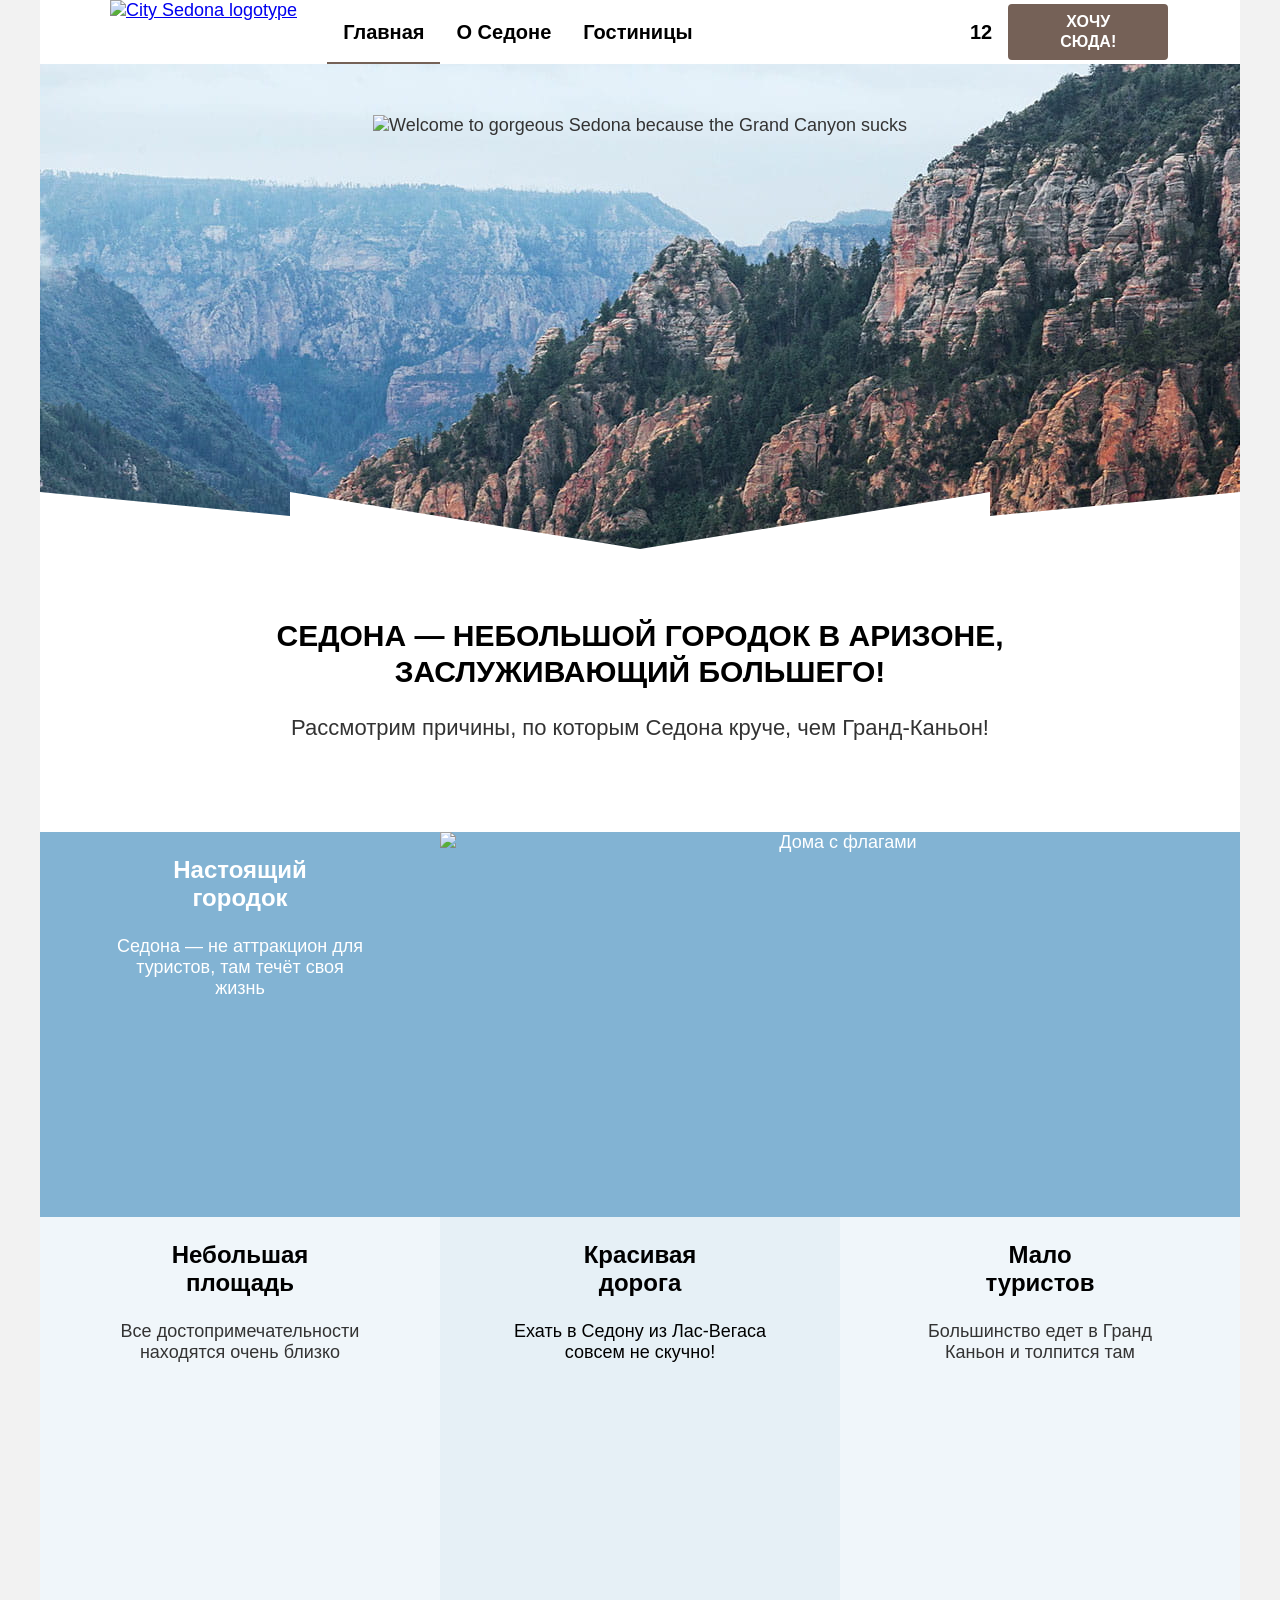
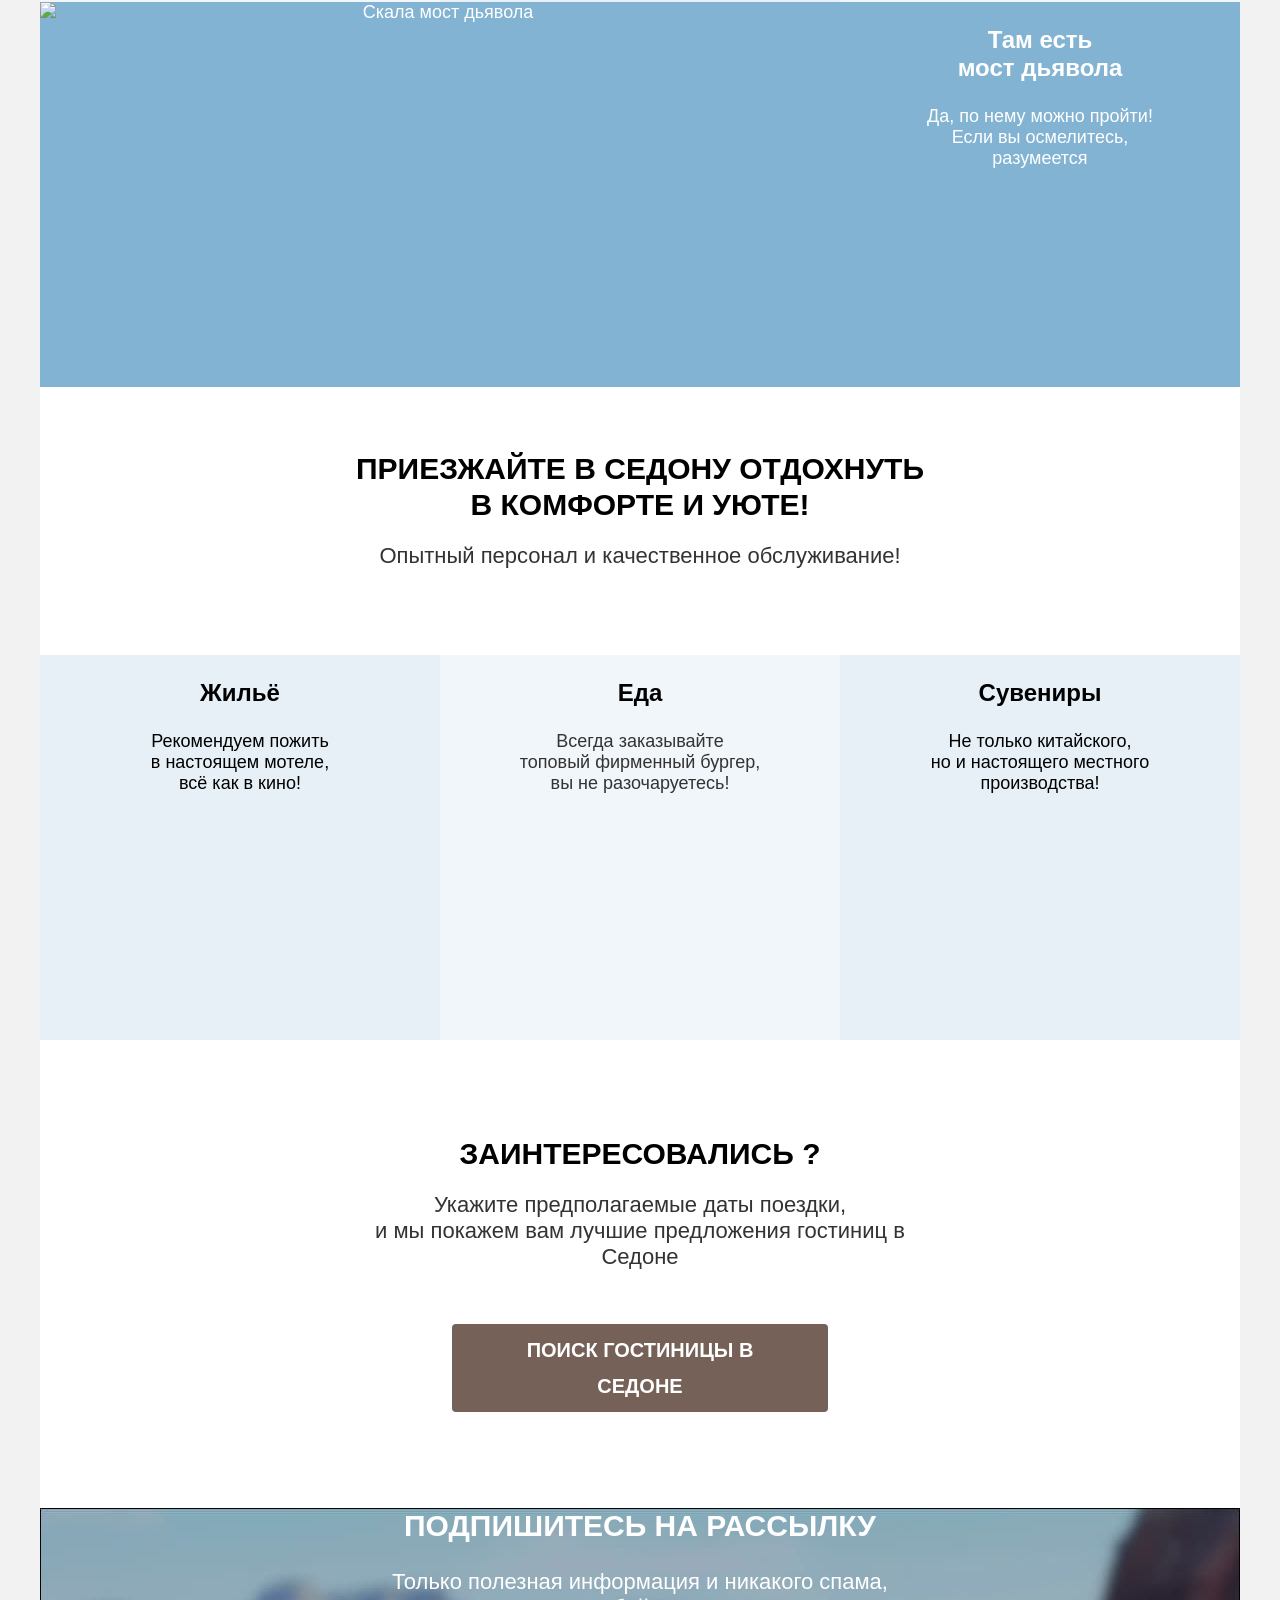
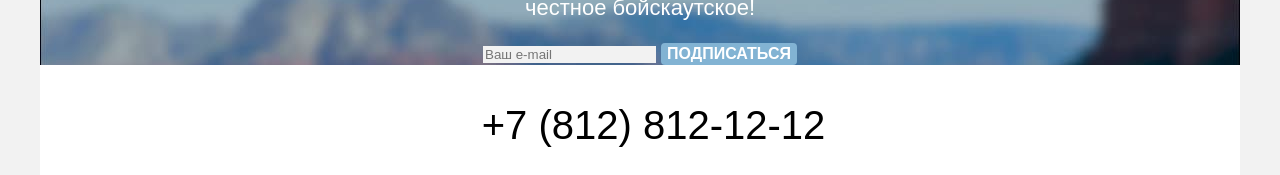
==== index.html @ e118104a "Добавляет grid для блока преимуществ" ====
<!DOCTYPE html>
<html lang="ru">

  <head>
    <meta charset="utf-8">
    <link rel="stylesheet" href="styles/styles.css">
    <title>HTML Academy: Седона</title>
  </head>

  <body>
    <div class="page-wrapper">
      <header class="main-header" data-test="header">
        <nav class="navigation">
          <a class="navigation-logo" href="index.html" aria-current="page">
            <img class="navigation-image" src="images/sedona_logotype.svg" width="140" height="70"
              alt="City Sedona logotype">
          </a>
          <ul class="list navigation-list">
            <li class="navigation-item">
              <a class="navigation-link navigation-link-current" href="index.html">Главная</a>
            </li>
            <li class="navigation-item">
              <a class="navigation-link" href="#">О Cедоне</a>
            </li>
            <li class="navigation-item">
              <a class="navigation-link" href="catalog.html">Гостиницы</a>
            </li>
          </ul>
          <ul class="list navigation-list navigation-user">
            <li class="navigation-item">
              <a class="navigation-link" href="#">
                <span class="visually-hidden">Поиск</span>
              </a>
            </li>
            <li class="navigation-item">
              <a class="navigation-link" href="#">
                <span class="visually-hidden">Избранное</span>
                <span class="favorite-counter-badge" data-badge="12">12</span>
              </a>
            </li>
            <li class="navigation-item">
              <a class="navigation-link button" href="#">Хочу сюда!</a>
            </li>
          </ul>
        </nav>
      </header>

      <main class="page-index">
        <h1 class="visually-hidden">Город Седона</h1>
        <section class="hero" data-test="hero">
          <h2 class="visually-hidden">Добро пожаловать в Седону</h2>
          <img class="welcome-image" src="images/welcome.svg" width="458" height="352"
            alt="Welcome to gorgeous Sedona because the Grand Canyon sucks">
        </section>
        <section class="advantages" data-test="advantages">
          <h2 class="visually-hidden">Преимущества отдыха в Седоне</h2>
          <div class="slogan">
          <p class="slogan-title">Седона — небольшой городок в Аризоне,<br> заслуживающий большего!</p>
          <p class="slogan-text">Рассмотрим причины, по которым Седона круче, чем Гранд-Каньон!</p>
          </div>
          <ul class="list advantages-list">
            <li class="advantage-item advantage-item-wide dark-color-card">
              <div class="advantages-wrapper">
                <h3 class="advantage-title">Настоящий<br> городок</h3>
                <p class="advantage-description">Седона — не аттракцион для<br> туристов, там течёт своя<br> жизнь</p>
              </div>
              <img class="image-town" src="images/houses_with_flags.jpg" width="800" height="385" alt="Дома с флагами">
            </li>
            <li class="advantage-item light-color-card">
              <h3 class="advantage-title">Небольшая<br> площадь</h3>
              <p class="advantage-description">Все достопримечательности<br> находятся очень близко</p>
            </li>
            <li class="advantage-item middle-color-card">
              <h3 class="advantage-title">Красивая<br> дорога</h3>
              <p class="advantage-description white-card">Ехать в Седону из Лас-Вегаса<br> совсем не скучно!</p>
            </li>
            <li class="advantage-item light-color-card">
              <h3 class="advantage-title">Мало<br> туристов</h3>
              <p class="advantage-description">Большинство едет в Гранд<br> Каньон и толпится там</p>
            </li>
            <li class="advantage-item advantage-item-wide advantage-item-wide-reverse dark-color-card">
              <div class="advantages-wrapper">
                <h3 class="advantage-title">Там есть<br> мост дьявола</h3>
                <p class="advantage-description">Да, по нему можно пройти!<br> Если вы осмелитесь,<br> разумеется</p>
              </div>
              <img class="devil-bridge" src="images/devil_bridge_rock.jpg" width="800" height="385"
                alt="Скала мост дьявола">
            </li>
          </ul>
        </section>
        <section class="local-service">
          <h2 class="visually-hidden">Местный сервис</h2>
          <p class="slogan-title">Приезжайте в Седону отдохнуть<br>в комфорте и уюте!</p>
          <p class="slogan-text">Опытный персонал и качественное обслуживание!</p>
          <ul class="list advantages-list">
            <li class="advantage-item middle-color-card">
              <h3 class="advantage-title">Жильё</h3>
              <p class="advantage-text">Рекомендуем пожить<br> в настоящем мотеле,<br> всё как в кино!</p>
            </li>
            <li class="advantage-item light-color-card">
              <h3 class="advantage-title">Еда</h3>
              <p class="advantage-text">Всегда заказывайте<br> топовый фирменный бургер,<br> вы не разочаруетесь!</p>
            </li>
            <li class="advantage-item middle-color-card">
              <h3 class="advantage-title">Сувениры</h3>
              <p class="advantage-text">Не только китайского,<br> но и настоящего местного<br> производства!</p>
            </li>
          </ul>
        </section>
        <section class="search-hotel" data-test="search">
          <h2 class="visually-hidden">Поиск гостиницы</h2>
          <p class="slogan-title">Заинтересовались ?</p>
          <p class="slogan-text">Укажите предполагаемые даты поездки,<br> и мы покажем вам лучшие предложения гостиниц в
            Седоне</p>
          <button class="modal-open-button button" type="button" data-modal="#"
            aria-label="Открывает форму поиска гостиницы">Поиск
            гостиницы в
            Седоне</button>
        </section>
        <section class="subscribe" data-test="subscribe">
          <h2 class="visually-hidden">Подписка на рассылку</h2>
          <p class="slogan-title white-title">Подпишитесь на рассылку</p>
          <p class="slogan-text white-text">Только полезная информация и никакого спама,<br> честное бойскаутское!</p>
          <form class="subscribe-form" action="https://echo.htmlacademy.ru" method="post">
            <input class="distribution-input" type="email" name="distribution" placeholder="Ваш e-mail" required>
            <button class="distribute-button button" type="submit">Подписаться</button>
          </form>
        </section>
      </main>
      <footer class="page-footer" data-test="footer">
        <h2 class="visually-hidden">Подвал сайта</h2>
        <section class="footer-social">
          <h3 class="visually-hidden">Социальные сети</h3>
          <ul class="list footer-social-list">
            <li class="footer-social-item">
              <a href="https://vk.com/htmlacademy">
                <span class="visually-hidden">Вконтакте</span>
              </a>
            </li>
            <li class="footer-social-item">
              <a href="https://t.me/htmlacademy">
                <span class="visually-hidden">Telegram</span>
              </a>
            </li>
            <li class="footer-social-item">
              <a href="https://www.youtube.com/user/htmlacademyru">
                <span class="visually-hidden">Youtube</span>
              </a>
            </li>
          </ul>
        </section>
        <a class="contacts-phone" href="tel:+78128121212">+7 (812) 812-12-12</a>
        <a class="footer-logo" href="https://htmlacademy.ru/intensive/htmlcss">
          <span class="visually-hidden">Ссылка логотип академии</span>
        </a>
      </footer>
    </div>
  </body>

</html>
---- styles/styles.css ----
@font-face {
  font-family: "PT Sans";
  font-style: normal;
  font-weight: 400;
  src: url("../fonts/ptsans-400.woff2") format("woff2");
  font-display: swap;
}

@font-face {
  font-family: "PT Sans";
  font-style: normal;
  font-weight: 700;
  src: url("../fonts/ptsans-700.woff2") format("woff2");
  font-display: swap;
}

.visually-hidden {
  position: absolute;
  clip-path: inset(50%);
  width: 1px;
  height: 1px;
  margin: -1px;
  padding: 0;
  border: 0;
  overflow: hidden;
  white-space: nowrap;
}

html,
body {
  height: 100%;
  margin: 0;
  padding: 0;
}

body {
  font-family: "PT Sans", sans-serif;
  font-style: normal;
  font-weight: 400;
  font-size: 18px;
  line-height: 21px;
  color: #333333;
  background-color: #f2f2f2;
  text-align: center;
}

.page-wrapper {
  display: flex;
  flex-direction: column;
  margin: 0 auto;
  width: 1200px;
  min-height: 100%;
  background-color: #ffffff;
}

.button {
  color: #ffffff;
  font-family: inherit;
  font-weight: 700;
  text-transform: uppercase;
  background-color: #756157;
  text-align: center;
  font-size: 16px;
  line-height: 20px;
  border: none;
  border-radius: 4px;
}

.list {
  list-style-type: none;
  margin: 0;
  padding: 0;
}

/* Хедер */
.navigation {
  display: flex;
  padding-left: 70px;
  padding-right: 70px;
  min-height: 64px;
  column-gap: 30px;
}

.navigation-logo {
  height: 70px;
  flex-shrink: 0;
  margin-block-end: -6px;
  z-index: 1;
}

.navigation-list  {
  display: flex;
  flex-wrap: wrap;
  width: 460px;
}

.navigation-user {
  align-items: center;
  margin-left: auto;
  width: 268px;
  margin-right: 0;
}

.navigation-link {
  display: block;
  padding: 20px 16px;
  color: #000000;
  font-weight: 700;
  font-size: 20px;
  line-height: 24px;
  text-decoration: none;
  min-width: 20px;
  min-height: 20px;
}

.navigation-link-current {
  padding-bottom: 18px;
  border-bottom: 2px solid #756257;
}

.navigation-link.button {
  color: #ffffff;
  padding: 8px 34px;
  font-size: 16px;
  line-height: 20px;
  width: 92px;
}

/* Главная страница */

.page-index {
  flex-grow: 1;
}

.hero {
  background-image: url("../images/divider.svg"), url("../images/hero_background.jpg");
  background-color: #1e88a8;
  background-repeat: no-repeat no-repeat;
  background-size: 100% auto, cover;
  background-position: center bottom, center top;
  min-height: 485px;
}

.welcome-image {
  margin-top: 51px;
  margin-bottom: 25px;
}

.slogan {
  padding-top: 69px;
  padding-bottom: 69px;
}

.slogan-title {
  font-size: 30px;
  line-height: 36px;
  font-weight: 700;
  text-transform: uppercase;
  color: #000000;
  margin-bottom: 25px;
  margin-top: 0;
}

.slogan-text {
  font-size: 22px;
  line-height: 26px;
  margin-top: 0;
}

/* Преимущества */

.advantages-list {
  display: grid;
  grid-template-columns: repeat(3, 400px);
  margin: 0;
  padding: 0;
}

.advantage-item {
  min-height: 385px;
  background-color: #82b3d3;
}


.advantage-item-wide{
  grid-column: 1 / -1;
  display: flex;
  width: 100%;
}

.advantage-item-wide-reverse {
  flex-direction: row-reverse;
}

.advantages-wrapper {
  width: 400px;
}

.advantage-title {
  font-size: 24px;
  line-height: 28px;
  color: #000000;
}

.white-title {
  color: #ffffff;
}

.white-card {
  color: inherit;
}

.dark-color-card,
.dark-color-card .advantage-title {
  background-color: #82b3d3;
  color: #ffffff
}

.middle-color-card {
  background-color: rgba(131, 179, 211, 0.2);
  color: #000000;
}

.light-color-card {
  background-color: rgba(131, 179, 211, 0.12);
}

.local-service {
  padding-top: 64px;
}

.local-service .slogan-title {
  margin-bottom: 20px;
}

.local-service .slogan-text {
  padding-bottom: 64px;
}

/* Поиск гостиницы в Седоне */

.modal-open-button {
  width: 376px;
  padding-left: 50px;
  padding-right: 50px;
}

/* Подписка */

.subscribe {
  background-color: #237fe9;
  background-image: url("../images/subscribe_background.jpg");
  background-repeat: no-repeat;
  background-size: 100% auto;
  text-align: center;
  border: none;
  color: #ffffff;
}

.subscribe-light {
  background-image: none;
  background-color: #ffffff;
}

.dark-title {
  color: #000000;
}

.dark-text {
  color: #333333;
  font-size: 22px;
  line-height: 26px;
}

.distribute-button {
  background-color: #82b3d3;
}

.distribution-input {
  background-color: #f2f2f2;
  color: #000000;
  border: none;
}

.search-hotel {
  min-width: 592px;
  padding-top: 96px;
  padding-bottom: 96px;
  padding-right: 304px;
  padding-left: 304px;
}

.search-hotel .slogan-title {
  margin-bottom: 20px;
}

.search-hotel .slogan-text {
  margin-bottom: 54px;
}

.modal-open-button {
  font-size: 20px;
  line-height: 36px;
  padding-top: 8px;
  padding-bottom: 8px;
  padding-right: 50px;
  padding-left: 50px;
}

/* Футер */
.page-footer {
  display: flex;
  justify-content: space-between;
  padding-top: 40px;
  padding-bottom: 30px;
  padding-left: 70px;
  padding-right: 70px;
}

.footer-social-list {
  display: flex;
  width: 142px;
  min-height: 40px;
  margin: 0;
  padding: 0;
}

.footer-social-item {
  flex-wrap: wrap;
  width: 33.33%;
  min-height: 40px;
}

.contacts-phone {
  display: block;
  text-decoration: none;
  color: #000000;
  font-size: 40px;
  line-height: 40px;
  min-width: 720px;
}

.footer-logo {
  display: block;
  width: 115px;
  height: 33px;
}

/* Каталог фильтры */

.inner-header-title {
  margin-top: 0;
  margin-bottom: 8px;
  font-size: 60px;
  line-height: 78px;
  font-weight: 700;
  text-align: left;
}


.breadcrumbs-list {
  display: flex;
  margin: 0;
  padding: 0;
}

.breadcrumbs-item {
  margin-right: 28px;
  margin-bottom: 40px;
}

.breadcrumbs-link {
  text-decoration: none;
  color: #ffffff;
  font-size: 16px;
  line-height: 21px;
}

.breadcrumbs-link:first-child {
  width: 13px;
  height: 15px;
}

/* Фильтры */

.catalog {
  background-image: url("../images/catalog/filters_background.jpg");
  background-color: #8b5547;
  background-repeat: no-repeat;
  background-size: 100% auto;
  color: #ffffff;
  padding-top: 35px;
  padding-right: 70px;
  padding-left: 70px;
}

.catalog-filters {
  display: flex;
  flex-wrap: wrap;
  justify-content: space-between;
}

.catalog-filter-group {
  padding: 0;
  margin: 0;
}

.catalog-filter-list {
  padding-left: 0;
}

.catalog-filter-item {
  text-align: left;
}

.catalog-filter-title {
  text-align: left;
  font-size: 20px;
  font-weight: 700;
  line-height: 24px;
}

.catalog-filter-cost {
  width: 288px;
}

.control {
  font-size: 18px;
  line-height: 23px;
}

.input-wrapper {
  color: #000000;
  font-size: 18px;
  line-height: 24px;
}

.input-wrapper input {
  background-color: #f2f2f2;
  border: none;
}

.filters-action-buttons {
  display: flex;
  flex-direction: column;
  justify-content: center;
  gap: 32px;
  width: 191px;

}

.submit-price-button,
.button-transparent {
  background-color: #82b3d3;
  font-size: 16px;
  font-weight: 700;
  font-family: inherit;
  text-transform: uppercase;
  line-height: 20px;
  min-height: 36px;
  padding-left: 50px;
  padding-right: 50px;
}

.button-transparent {
  background-color: transparent;
  border: none;
}

/* Сортировка */

.sort-products {
  display: flex;
  justify-content: space-between;
  align-items: center;
  padding-top: 50px;
  padding-bottom: 40px;
}

.amount-hotels {
  color: #000000;
  font-size: 30px;
  line-height: 36px;
  font-weight: 700;
  text-transform: uppercase;
  margin: 0;
}

.select-control {
  width: 292px;
  min-height: 49px;
  border-color: #e5e5e5;
}

.sorting-buttons-list {
  display: flex;
  flex-wrap: wrap;
  justify-content: space-between;
  align-items: center;
  width: 168px;
  margin: 0;
  padding: 0;
}

.sorting-buttons-item {
  flex-wrap: wrap;
  width: 48px;
  height: 48px;
  border-radius: 4px;
  border: 2px solid #e5e5e5;
}

.sorting-item-current {
  border: 2px solid #000000;
}


/* Каталог гостиницы */



.select-control {
  font-family: inherit;
  font-size: 18px;
  line-height: 21px;
  color: #333333;
}

.catalog-products {
  padding-left: 70px;
  padding-right: 70px;
}

.hotels-list {
  display: grid;
  grid-template-columns: repeat(3, 340px);
  gap: 20px;
}

.hotel-item {
  display: grid;
  margin: 0 auto;
  width: 300px;
  padding: 20px;
  box-shadow: 0 0 0 1px #e6e6e6;
  border-radius: 4px;
    grid-template-columns: repeat(2, 140px);
  grid-template-rows: 1fr auto auto auto;
  column-gap: 20px;
  row-gap: 16px;
}

.hotel-item-link {
  text-decoration: none;
  grid-column: 1 / -1;
}

.hotel-title {
  font-size: 24px;
  font-weight: 700;
  line-height: 28px;
  color: #000000;
  text-align: start;
}

.hotel-item > span {
  font-size: 18px;
  line-height: 21px;
}

.hotel-type {
  text-align: start;
}

.from-price {
  text-align: end;
}

.more-details-button {
  display: flex;
  align-items: center;
  text-decoration: none;
  font-size: 16px;
  font-weight: 700;
  min-width: 140px;
  justify-content: center;
}

.to-favorite-button {
  min-height: 36px;
  background-color: #82b3d3;
  width: 140px;
  font-weight: 700;
}

.in-favorite-button {
  background-color: #7db54f;
  width: 140px;
  min-height: 36px;
  font-weight: 700;
}

.numeric-rating {
  display: flex;
  width: 140px;
  background-color: #f2f2f2;
  align-items: center;
  justify-content: center;
}

.numeric-rating-text {
  text-transform: uppercase;
  font-size: 16px;
  line-height: 20px;
  color: #333333;

}

/* Пагинация */

.pagination {
  display: flex;
  padding: 0;
  margin-top: 60px;
  gap: 8px;
}

.pagination-item {
  display: block;
  min-width: 30px;
  height: 60px;
  font-size: 20px;
  font-weight: 700;
  line-height: 60px;
  color: #ffffff;
  background-color: #82b3d3;
  border-radius: 4px;
  text-align: center;
  padding-left: 15px;
  padding-right: 15px;
}

.pagination-item-current {
  background-color: #f2f2f2;
  color: #000000;
}

.pagination-more {
  background-color: #ffffff;
  width: 60px;
  height: 60px;
  color: #000000;
  font-weight: 400;
}
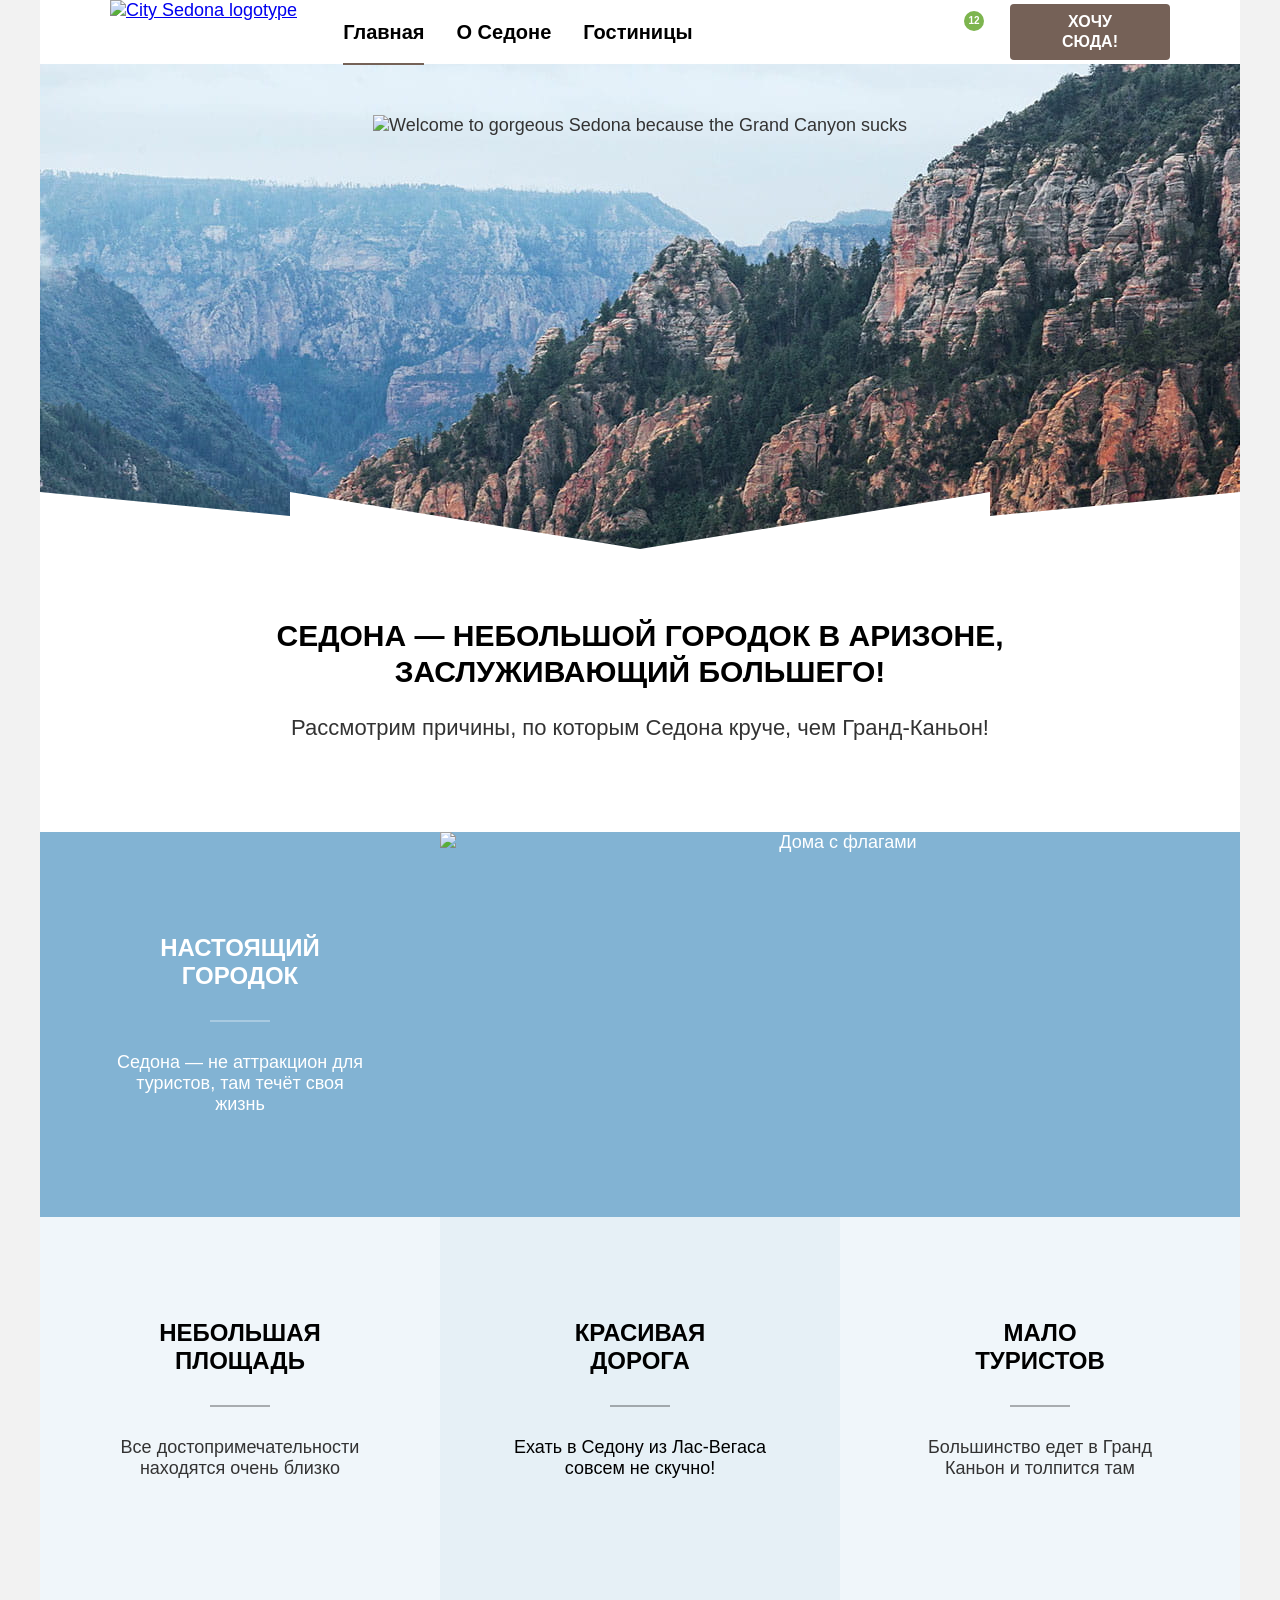
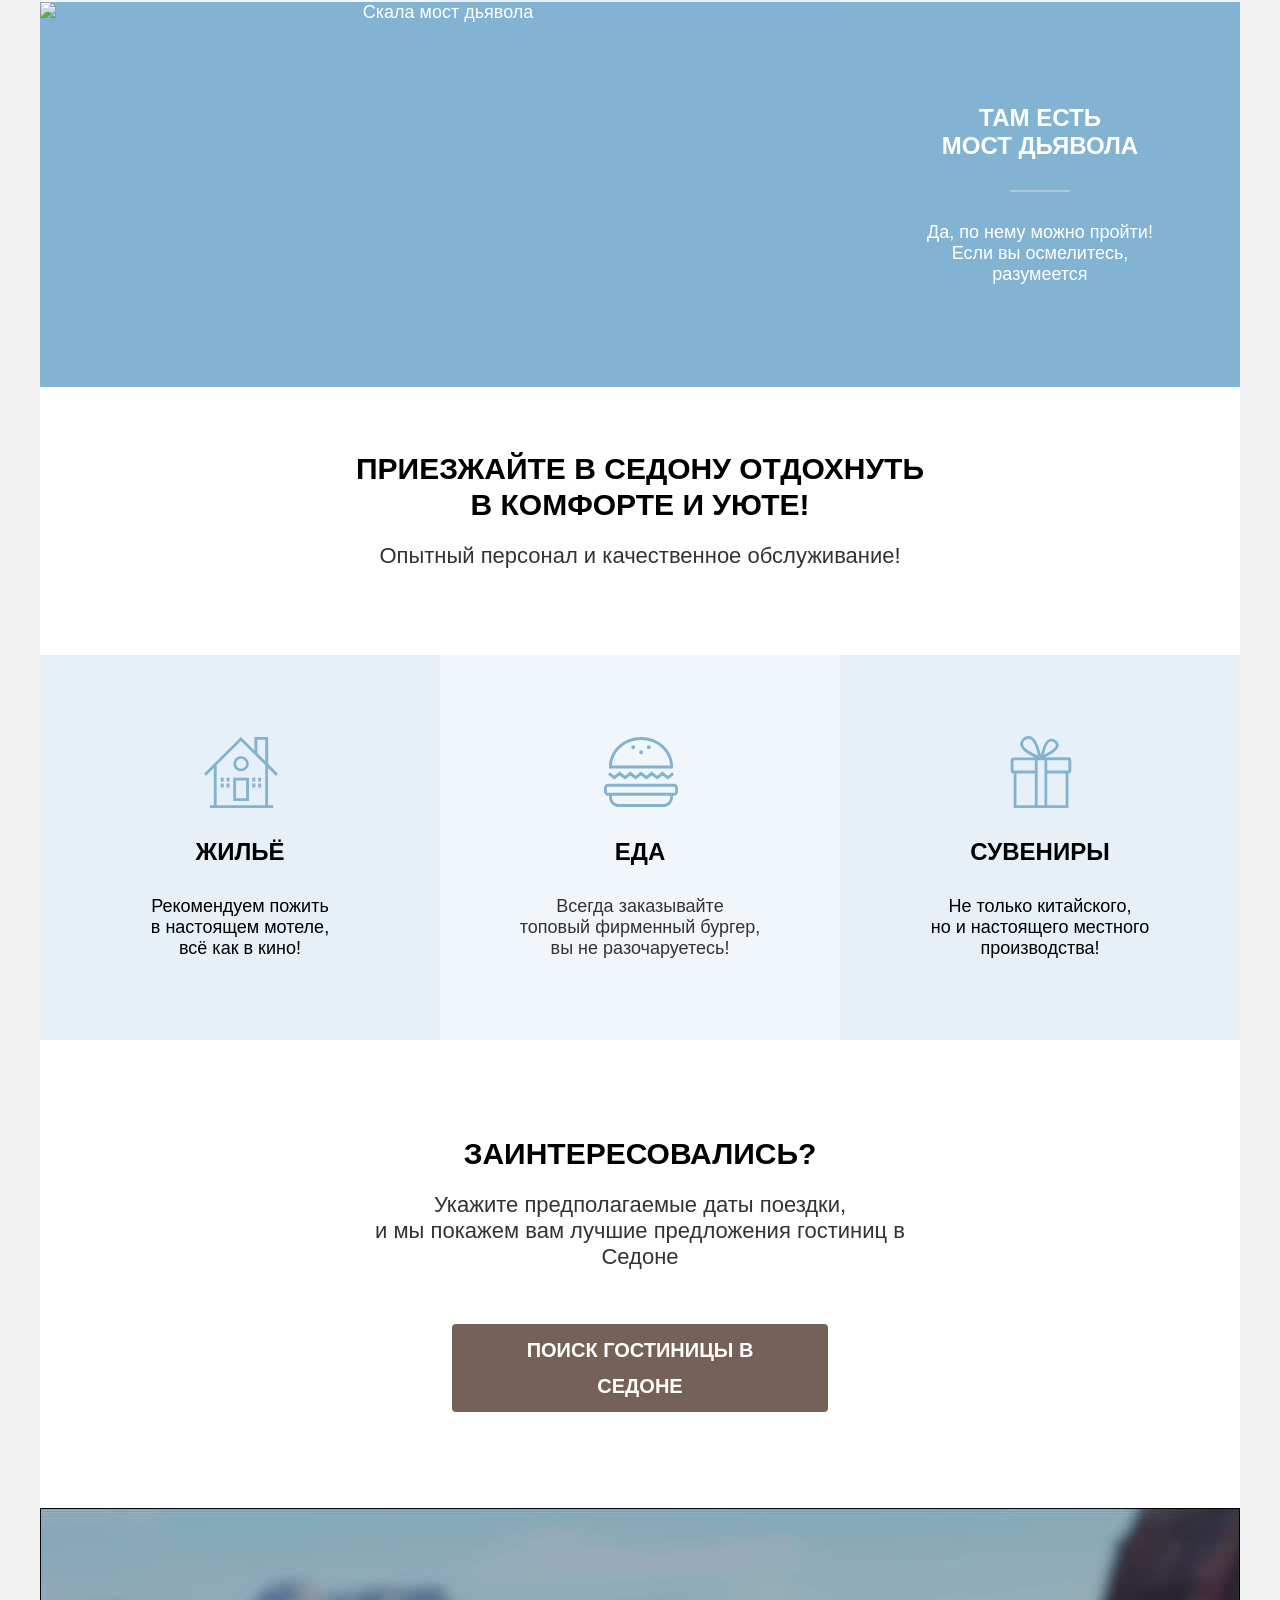
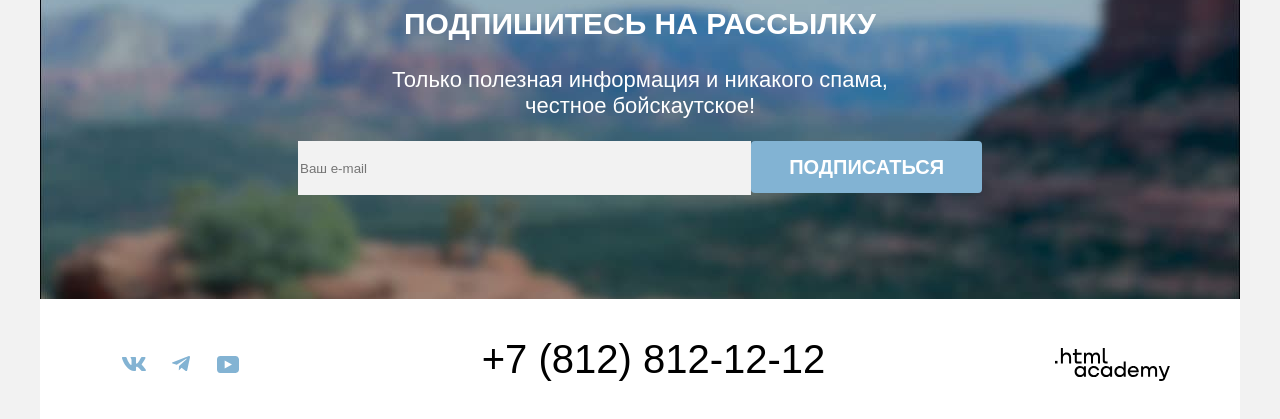
==== commit cdd6034b: "Добавляет декоративные элементы" ====
--- a/index.html
+++ b/index.html
@@ -17,7 +17,7 @@
           </a>
           <ul class="list navigation-list">
             <li class="navigation-item">
-              <a class="navigation-link navigation-link-current" href="index.html">Главная</a>
+              <a class="navigation-link navigation-link-current" href="index.html" aria-current="page">Главная</a>
             </li>
             <li class="navigation-item">
               <a class="navigation-link" href="#">О Cедоне</a>
@@ -28,18 +28,17 @@
           </ul>
           <ul class="list navigation-list navigation-user">
             <li class="navigation-item">
-              <a class="navigation-link" href="#">
+              <a class="navigation-link search" href="#">
                 <span class="visually-hidden">Поиск</span>
               </a>
             </li>
             <li class="navigation-item">
-              <a class="navigation-link" href="#">
+              <a class="navigation-link favorite" href="#">
                 <span class="visually-hidden">Избранное</span>
-                <span class="favorite-counter-badge" data-badge="12">12</span>
-              </a>
-            </li>
-            <li class="navigation-item">
-              <a class="navigation-link button" href="#">Хочу сюда!</a>
+              </a>
+            </li>
+            <li class="navigation-item">
+              <a class="navigation-link button brown-button" href="#">Хочу сюда!</a>
             </li>
           </ul>
         </nav>
@@ -55,8 +54,8 @@
         <section class="advantages" data-test="advantages">
           <h2 class="visually-hidden">Преимущества отдыха в Седоне</h2>
           <div class="slogan">
-          <p class="slogan-title">Седона — небольшой городок в Аризоне,<br> заслуживающий большего!</p>
-          <p class="slogan-text">Рассмотрим причины, по которым Седона круче, чем Гранд-Каньон!</p>
+            <p class="slogan-title">Седона — небольшой городок в Аризоне,<br> заслуживающий большего!</p>
+            <p class="slogan-text">Рассмотрим причины, по которым Седона круче, чем Гранд-Каньон!</p>
           </div>
           <ul class="list advantages-list">
             <li class="advantage-item advantage-item-wide dark-color-card">
@@ -94,25 +93,25 @@
           <p class="slogan-text">Опытный персонал и качественное обслуживание!</p>
           <ul class="list advantages-list">
             <li class="advantage-item middle-color-card">
-              <h3 class="advantage-title">Жильё</h3>
+              <h3 class="advantage-title service-title-icon">Жильё</h3>
               <p class="advantage-text">Рекомендуем пожить<br> в настоящем мотеле,<br> всё как в кино!</p>
             </li>
             <li class="advantage-item light-color-card">
-              <h3 class="advantage-title">Еда</h3>
+              <h3 class="advantage-title service-title-icon">Еда</h3>
               <p class="advantage-text">Всегда заказывайте<br> топовый фирменный бургер,<br> вы не разочаруетесь!</p>
             </li>
             <li class="advantage-item middle-color-card">
-              <h3 class="advantage-title">Сувениры</h3>
+              <h3 class="advantage-title service-title-icon">Сувениры</h3>
               <p class="advantage-text">Не только китайского,<br> но и настоящего местного<br> производства!</p>
             </li>
           </ul>
         </section>
         <section class="search-hotel" data-test="search">
           <h2 class="visually-hidden">Поиск гостиницы</h2>
-          <p class="slogan-title">Заинтересовались ?</p>
+          <p class="slogan-title">Заинтересовались?</p>
           <p class="slogan-text">Укажите предполагаемые даты поездки,<br> и мы покажем вам лучшие предложения гостиниц в
             Седоне</p>
-          <button class="modal-open-button button" type="button" data-modal="#"
+          <button class="modal-open-button button brown-button" type="button" data-modal="#"
             aria-label="Открывает форму поиска гостиницы">Поиск
             гостиницы в
             Седоне</button>
@@ -123,7 +122,7 @@
           <p class="slogan-text white-text">Только полезная информация и никакого спама,<br> честное бойскаутское!</p>
           <form class="subscribe-form" action="https://echo.htmlacademy.ru" method="post">
             <input class="distribution-input" type="email" name="distribution" placeholder="Ваш e-mail" required>
-            <button class="distribute-button button" type="submit">Подписаться</button>
+            <button class="distribute-button button blue-button" type="submit">Подписаться</button>
           </form>
         </section>
       </main>
@@ -133,24 +132,68 @@
           <h3 class="visually-hidden">Социальные сети</h3>
           <ul class="list footer-social-list">
             <li class="footer-social-item">
-              <a href="https://vk.com/htmlacademy">
-                <span class="visually-hidden">Вконтакте</span>
+              <a class="footer-social-link" href="https://vk.com/htmlacademy">
+                <svg class="footer-social-icon" aria-hidden="true" focusable="false" width="24" height="14"
+                  viewBox="0 0 24 14" xmlns="http://www.w3.org/2000/svg">
+                  <path fill-rule="evenodd" clip-rule="evenodd"
+                    d="M23.45 0.948C23.616 0.402 23.45 0 22.655 0H20.03C19.362 0 19.054 0.347 18.887 0.73C18.887 0.73 17.552 3.926 15.661 6.002C15.049 6.604 14.771 6.795 14.437 6.795C14.27 6.795 14.019 6.604 14.019 6.057V0.948C14.019 0.292 13.835 0 13.279 0H9.151C8.734 0 8.483 0.304 8.483 0.593C8.483 1.214 9.429 1.358 9.526 3.106V6.904C9.526 7.737 9.373 7.888 9.039 7.888C8.149 7.888 5.984 4.677 4.699 1.003C4.45 0.288 4.198 0 3.527 0H0.9C0.15 0 0 0.347 0 0.73C0 1.412 0.89 4.8 4.145 9.281C6.315 12.341 9.37 14 12.153 14C13.822 14 14.028 13.632 14.028 12.997V10.684C14.028 9.947 14.186 9.8 14.715 9.8C15.105 9.8 15.772 9.992 17.33 11.467C19.11 13.216 19.403 14 20.405 14H23.03C23.78 14 24.156 13.632 23.94 12.904C23.702 12.18 22.852 11.129 21.725 9.882C21.113 9.172 20.195 8.407 19.916 8.024C19.527 7.533 19.638 7.314 19.916 6.877C19.916 6.877 23.116 2.451 23.449 0.948H23.45Z" />
+                </svg>
+
               </a>
             </li>
             <li class="footer-social-item">
-              <a href="https://t.me/htmlacademy">
-                <span class="visually-hidden">Telegram</span>
+              <a class="footer-social-link" href="https://t.me/htmlacademy">
+                <svg class="footer-social-icon" aria-hidden="true" focusable="false" width="18" height="16"
+                  viewBox="0 0 18 16" xmlns="http://www.w3.org/2000/svg">
+                  <path
+                    d="M16.785 0.0992597L0.840489 6.24776C-0.247661 6.68481 -0.241365 7.29184 0.640845 7.56253L4.73445 8.83953L14.2058 2.8637C14.6537 2.59121 15.0629 2.7378 14.7265 3.03636L7.05283 9.96185H7.05103L7.05283 9.96275L6.77045 14.1823C7.18413 14.1823 7.36669 13.9925 7.59871 13.7686L9.58705 11.8351L13.7229 14.89C14.4855 15.31 15.0332 15.0941 15.2229 14.1841L17.9379 1.38885C18.2158 0.274623 17.5126 -0.229883 16.785 0.0992597Z" />
+                </svg>
+
               </a>
             </li>
             <li class="footer-social-item">
-              <a href="https://www.youtube.com/user/htmlacademyru">
-                <span class="visually-hidden">Youtube</span>
-              </a>
-            </li>
-          </ul>
-        </section>
-        <a class="contacts-phone" href="tel:+78128121212">+7 (812) 812-12-12</a>
+              <a class="footer-social-link" href="https://www.youtube.com/user/htmlacademyru">
+                <svg class="footer-social-icon" aria-hidden="true" focusable="false" width="22" height="17"
+                  viewBox="0 0 22 17" xmlns="http://www.w3.org/2000/svg">
+                  <path
+                    d="M18.607 0H3.17413C1.31343 0 0 1.59375 0 3.4V13.4937C0 15.4062 1.31343 17 3.17413 17H18.8259C20.4677 17 22 15.4062 22 13.6V3.4C21.7811 1.59375 20.4677 0 18.607 0ZM7.66169 12.5375V4.4625L14.995 8.5L7.66169 12.5375Z" />
+                </svg>
+
+              </a>
+            </li>
+          </ul>
+        </section>
+        <div class="contacts-phone-item">
+          <a class="contacts-phone" href="tel:+78128121212">+7 (812) 812-12-12</a>
+        </div>
         <a class="footer-logo" href="https://htmlacademy.ru/intensive/htmlcss">
+          <svg class="html-academy-footer-logo" width="115" height="33" viewBox="0 0 115 33" role="img"
+            aria-label="логотип компании HTML Academy" xmlns="http://www.w3.org/2000/svg">
+            <path d="M0 12.9V15.5H2.5V12.9H0Z" />
+            <path
+              d="M11.6 4.5C10 4.5 8.8 5.2 8 6.2H7.9V0H5.9V15.5H7.9V10.2C7.9 8.1 9.2 6.6 11.2 6.6C13 6.6 14.1 8 14.1 9.8V15.5H16.1V9.4C16.2 6.4 14.3 4.5 11.6 4.5Z" />
+            <path
+              d="M26.6 4.8H21.8V1.1H19.8V4.9H17.9V6.9H19.8V12.9C19.8 14.6 20.8 15.6 22.5 15.6H26.6V13.6H22.9C22.2 13.6 21.8 13.2 21.8 12.5V6.8H26.6V4.8Z" />
+            <path
+              d="M41.1 4.6C39.5 4.6 38.2 5.4 37.6 6.7H37.5C36.9 5.5 35.7 4.6 34.1 4.6C32.7 4.6 31.6 5.4 31 6.4H30.9V4.8H29V15.4H31V10C31 8 32 6.5 33.6 6.5C35.1 6.5 36 7.5 36 9.1V15.4H38V9.8C38 7.4 39.4 6.5 40.6 6.5C42.1 6.5 43 7.5 43 9.1V15.4H45V8.9C45.1 6.4 43.6 4.6 41.1 4.6Z" />
+            <path
+              d="M47.8 12.7C47.8 14.4 48.8 15.4 50.6 15.4H52.6V13.4H50.9C50.2 13.4 49.8 13 49.8 12.3V0H47.8V12.7Z" />
+            <path
+              d="M28.9 19.7C28 18.6 26.7 17.9 25 17.9C21.9 17.9 19.6 20.2 19.6 23.5C19.6 26.8 21.9 29.1 25 29.1C26.8 29.1 28 28.3 28.8 27.2H28.9V28.8H30.9V18.2H28.9V19.7ZM25.3 27.1C23.1 27.1 21.7 25.5 21.7 23.5C21.7 21.5 23.1 19.9 25.3 19.9C27.5 19.9 28.9 21.5 28.9 23.5C28.9 25.4 27.5 27.1 25.3 27.1Z" />
+            <path
+              d="M44.2 22C43.7 19.6 41.6 17.9 38.8 17.9C35.4 17.9 33.2 20.4 33.2 23.5C33.2 26.6 35.4 29.1 38.8 29.1C41.6 29.1 43.7 27.3 44.2 24.9H42.1C41.7 26.2 40.4 27.2 38.8 27.2C36.6 27.2 35.2 25.6 35.2 23.6C35.2 21.6 36.6 20 38.8 20C40.4 20 41.6 21 42.1 22.2H44.2V22Z" />
+            <path
+              d="M55.1 19.7C54.2 18.6 52.9 17.9 51.2 17.9C48.1 17.9 45.8 20.2 45.8 23.5C45.8 26.8 48.1 29.1 51.2 29.1C53 29.1 54.2 28.3 55 27.2H55.1V28.8H57.1V18.2H55.1V19.7ZM51.5 27.1C49.3 27.1 47.9 25.5 47.9 23.5C47.9 21.5 49.3 19.9 51.5 19.9C53.7 19.9 55.1 21.5 55.1 23.5C55.1 25.4 53.6 27.1 51.5 27.1Z" />
+            <path
+              d="M68.7 19.8C67.8 18.7 66.5 17.9 64.8 17.9C61.7 17.9 59.4 20.2 59.4 23.5C59.4 26.8 61.6 29.1 64.8 29.1C66.5 29.1 67.8 28.3 68.6 27.3H68.7V28.8H70.7V13.4H68.7V19.8ZM65.1 27.1C62.9 27.1 61.5 25.5 61.5 23.5C61.5 21.5 62.9 19.9 65.1 19.9C67.3 19.9 68.7 21.5 68.7 23.5C68.6 25.5 67.2 27.1 65.1 27.1Z" />
+            <path
+              d="M78.3 17.9C75 17.9 72.8 20.4 72.8 23.5C72.8 26.5 74.9 29.1 78.3 29.1C80.8 29.1 82.8 27.8 83.5 25.5H81.4C80.9 26.5 79.8 27.1 78.4 27.1C76.5 27.1 75.1 25.8 75 24.2H83.8C84 20.6 81.8 17.9 78.3 17.9ZM78.3 19.8C80 19.8 81.3 20.8 81.6 22.4H75.1C75.4 20.9 76.6 19.8 78.3 19.8Z" />
+            <path
+              d="M98.2 17.9C96.6 17.9 95.3 18.7 94.6 19.9H94.5C93.9 18.7 92.7 17.9 91.1 17.9C89.7 17.9 88.6 18.6 88 19.7V18.2H86.1V28.8H88.1V23.4C88.1 21.4 89.1 20 90.7 19.9C92.2 19.9 93.1 20.9 93.1 22.5V28.8H95.1V23.2C95.1 20.8 96.5 19.9 97.7 19.9C99.2 19.9 100.1 20.9 100.1 22.5V28.8H102.1V22.3C102.2 19.7 100.7 17.9 98.2 17.9Z" />
+            <path
+              d="M109.4 27L105.8 18.1H103.6L108.4 29.7C108.1 30.6 107.7 30.9 106.7 30.9H104.2V32.9H106.7C108.5 32.9 109.5 32.1 110.2 30.3L114.9 18.1H112.8L109.4 27Z" />
+          </svg>
+
           <span class="visually-hidden">Ссылка логотип академии</span>
         </a>
       </footer>
--- a/styles/styles.css
+++ b/styles/styles.css
@@ -54,6 +54,10 @@
 }
 
 .button {
+  display: inline-block;
+  appearance: none;
+  padding-top: 8px;
+  padding-bottom: 8px;
   color: #ffffff;
   font-family: inherit;
   font-weight: 700;
@@ -63,6 +67,7 @@
   font-size: 16px;
   line-height: 20px;
   border: none;
+  cursor: pointer;
   border-radius: 4px;
 }
 
@@ -88,20 +93,23 @@
   z-index: 1;
 }
 
-.navigation-list  {
+.navigation-list {
   display: flex;
   flex-wrap: wrap;
   width: 460px;
 }
 
 .navigation-user {
+  display: flex;
+  justify-content: space-between;
   align-items: center;
   margin-left: auto;
+  margin-right: 0;
   width: 268px;
-  margin-right: 0;
 }
 
 .navigation-link {
+  position: relative;
   display: block;
   padding: 20px 16px;
   color: #000000;
@@ -113,17 +121,56 @@
   min-height: 20px;
 }
 
-.navigation-link-current {
-  padding-bottom: 18px;
-  border-bottom: 2px solid #756257;
+.navigation-user .navigation-link {
+  padding: 20px 12px;
+}
+
+.navigation-link[aria-current="page"]::after {
+  position: absolute;
+  content: "";
+  right: 16px;
+  left: 16px;
+  bottom: -1px;
+  height: 2px;
+  background-color: rgb(117, 98, 87);
 }
 
 .navigation-link.button {
   color: #ffffff;
   padding: 8px 34px;
+  margin-left: 16px;
   font-size: 16px;
   line-height: 20px;
   width: 92px;
+}
+
+.search {
+  background-image: url("../images/search.svg");
+  background-repeat: no-repeat;
+  background-position: center;
+}
+
+.favorite {
+  position: relative;
+  background-image: url("../images/heart.svg");
+  background-repeat: no-repeat;
+  background-position: center;
+}
+
+.favorite::after {
+  position: absolute;
+  content: "12";
+  top: 9px;
+  right: 8px;
+  background-color: rgb(125, 181, 79);
+  height: 20px;
+  width: 20px;
+  border-radius: 50%;
+  display: flex;
+  align-items: center;
+  justify-content: center;
+  font-size: 10px;
+  color: rgb(255, 255, 255);
 }
 
 /* Главная страница */
@@ -179,10 +226,11 @@
 .advantage-item {
   min-height: 385px;
   background-color: #82b3d3;
-}
-
-
-.advantage-item-wide{
+  vertical-align: middle;
+}
+
+
+.advantage-item-wide {
   grid-column: 1 / -1;
   display: flex;
   width: 100%;
@@ -194,12 +242,31 @@
 
 .advantages-wrapper {
   width: 400px;
+  margin-top: 0 auto;
 }
 
 .advantage-title {
+  position: relative;
   font-size: 24px;
   line-height: 28px;
   color: #000000;
+  text-transform: uppercase;
+  padding-top: 102px;
+  margin-top: 0;
+  margin-bottom: 62px;
+}
+
+.advantages .advantage-title::after {
+  position: absolute;
+  border-bottom: 2px solid rgba(0, 0, 0, 0.3);
+  width: 60px;
+  content: "";
+  top: 188px;
+  left: 170px;
+}
+
+.dark-color-card .advantage-title::after {
+  border-bottom: 2px solid rgba(255, 255, 255, 0.3)
 }
 
 .white-title {
@@ -229,6 +296,38 @@
   padding-top: 64px;
 }
 
+.local-service .advantage-title {
+  padding-top: 81px;
+  margin-bottom: 30px;
+}
+
+.service-title-icon::before {
+  content: "";
+  display: block;
+  width: 75px;
+  height: 72px;
+  margin: 0 auto 30px;
+  background-size: contain;
+  background-repeat: no-repeat;
+  background-position: center;
+}
+
+.local-service .advantage-item:nth-child(1) .advantage-title::before {
+  background-image: url("../images/advantage_house_icon.svg");
+}
+
+.local-service .advantage-item:nth-child(2) .advantage-title::before {
+  background-image: url("../images/advantage_burger_icon.svg");
+}
+
+.local-service .advantage-item:nth-child(3) .advantage-title::before {
+  background-image: url("../images/advantage_gift_icon.svg");
+}
+
+.local-service .advantage-text {
+  margin: 0;
+}
+
 .local-service .slogan-title {
   margin-bottom: 20px;
 }
@@ -255,6 +354,10 @@
   text-align: center;
   border: none;
   color: #ffffff;
+  padding-top: 98px;
+  padding-bottom: 104px;
+  padding-left: 258px;
+  padding-right: 258px;
 }
 
 .subscribe-light {
@@ -272,14 +375,25 @@
   line-height: 26px;
 }
 
+.subscribe-form {
+  display: flex;
+  justify-content: center;
+}
+
 .distribute-button {
+  font-size: 20px;
+  line-height: 36px;
   background-color: #82b3d3;
+  width: 232px;
+  height: 52px;
 }
 
 .distribution-input {
   background-color: #f2f2f2;
   color: #000000;
   border: none;
+  width: 452px;
+  height: 52px;
 }
 
 .search-hotel {
@@ -311,6 +425,7 @@
 .page-footer {
   display: flex;
   justify-content: space-between;
+  align-items: center;
   padding-top: 40px;
   padding-bottom: 30px;
   padding-left: 70px;
@@ -319,6 +434,7 @@
 
 .footer-social-list {
   display: flex;
+  align-items: center;
   width: 142px;
   min-height: 40px;
   margin: 0;
@@ -328,7 +444,32 @@
 .footer-social-item {
   flex-wrap: wrap;
   width: 33.33%;
+}
+
+.footer-social-link {
+  display: flex;
+  align-items: center;
+  justify-content: center;
   min-height: 40px;
+  min-width: 40px;
+
+}
+
+.footer-social-icon {
+  fill: rgb(131, 179, 211);
+}
+
+.footer-social-link:hover > svg,
+.footer-social-link:focus-visible > svg {
+  fill: rgb(104, 162, 202);
+}
+
+.footer-social-link:active > svg {
+  fill: rgba(104, 162, 202, 0.3);
+}
+
+.contacts-phone-item {
+  min-height: 50px;
 }
 
 .contacts-phone {
@@ -340,11 +481,36 @@
   min-width: 720px;
 }
 
+.contacts-phone:hover,
+.contacts-phone:focus {
+  color: #756157;
+}
+
+.contacts-phone:active {
+  color: rgba(117, 97, 87, 0.3);
+}
+
 .footer-logo {
-  display: block;
+  display: flex;
+  justify-content: center;
+  align-items: center;
   width: 115px;
   height: 33px;
 }
+
+.footer-logo > svg {
+  fill: rgb(0, 0, 0);
+}
+
+.footer-logo:hover svg,
+.footer-logo:focus-visible > svg {
+  fill: rgb(117, 97, 87);
+}
+
+.footer-logo:active > svg {
+  fill: rgba(117, 97, 87, 0.3);
+}
+
 
 /* Каталог фильтры */
 
@@ -360,13 +526,11 @@
 
 .breadcrumbs-list {
   display: flex;
+  justify-content: start;
+  align-items: center;
+  gap: 28px;
   margin: 0;
   padding: 0;
-}
-
-.breadcrumbs-item {
-  margin-right: 28px;
-  margin-bottom: 40px;
 }
 
 .breadcrumbs-link {
@@ -376,9 +540,28 @@
   line-height: 21px;
 }
 
-.breadcrumbs-link:first-child {
-  width: 13px;
-  height: 15px;
+.breadcrumbs-link-to-home {
+  display: block;
+  background-image: url("../images/catalog/breadcrumbs_home.svg");
+  background-repeat: no-repeat;
+  width: 12px;
+  height: 12px;
+}
+
+.breadcrumbs-item:not(:first-child) {
+  position: relative;
+}
+
+.breadcrumbs-item:not(:first-child)::before {
+  position: absolute;
+  content: "";
+  background-image: url("../images/catalog/breadcrumbs-divider.svg");
+  background-repeat: no-repeat;
+  color: white;
+  left: -16px;
+  top: 7px;
+  width: 7px;
+  height: 10px;
 }
 
 /* Фильтры */
@@ -483,35 +666,88 @@
   line-height: 36px;
   font-weight: 700;
   text-transform: uppercase;
-  margin: 0;
+  text-align: left;
+  min-width: 477px;
+  margin-right: 4px;
 }
 
 .select-control {
   width: 292px;
-  min-height: 49px;
-  border-color: #e5e5e5;
+  height: 49px;
+  border: 2px solid #e5e5e5;
+  border-radius: 4px;
+  margin-right: 5px;
+  padding-left: 20px;
+  appearance: none;
+  background-image: url("../images/catalog/sorting_selector_element.svg");
+  background-position: right 20px center;
+  background-repeat: no-repeat;
+}
+
+.select-control:hover,
+.select-control:focus-visible {
+  /* outline: none; */
+  border-color: rgb(104, 162, 202);
+}
+
+.select-control:disabled {
+  border-color: rgba(0, 0, 0, 0.3);
+  color: rgba(0, 0, 0, 0.3);
 }
 
 .sorting-buttons-list {
   display: flex;
   flex-wrap: wrap;
-  justify-content: space-between;
+  justify-content: end;
   align-items: center;
   width: 168px;
+  gap: 8px;
   margin: 0;
   padding: 0;
 }
 
-.sorting-buttons-item {
+
+.view-button {
+  align-items: center;
+  padding: 15px 14px;
   flex-wrap: wrap;
-  width: 48px;
-  height: 48px;
   border-radius: 4px;
-  border: 2px solid #e5e5e5;
-}
-
-.sorting-item-current {
-  border: 2px solid #000000;
+  border: 2px solid rgb(229, 229, 229);
+  width: 16px;
+  height: 14px;
+  background-color: rgb(255, 255, 255);
+}
+
+.view-button:hover,
+.view-button:active {
+  border: 2px solid rgba(0, 0, 0);
+}
+
+.view-button:focus-visible {
+  outline: none;
+  border: 2px solid rgb(104, 162, 194);
+}
+
+.sorting-buttons-item:first-child > .view-button {
+  background-image: url("../images/catalog/table_mode.svg");
+  background-repeat: no-repeat;
+  background-position: center;
+}
+
+.sorting-buttons-item:nth-child(2) > .view-button {
+  background-image: url("../images/catalog/cards_mode.svg");
+  background-repeat: no-repeat;
+  background-position: center;
+}
+
+.sorting-buttons-item:last-child > .view-button {
+  background-image: url("../images/catalog/list_mode.svg");
+  background-repeat: no-repeat;
+  background-position: center;
+}
+
+.view-button-current {
+  border: 2px solid rgba(0, 0, 0);
 }
 
 
@@ -544,10 +780,21 @@
   padding: 20px;
   box-shadow: 0 0 0 1px #e6e6e6;
   border-radius: 4px;
-    grid-template-columns: repeat(2, 140px);
-  grid-template-rows: 1fr auto auto auto;
+  grid-template-columns: repeat(2, 140px);
+  grid-template-rows: 1fr auto auto 37px;
   column-gap: 20px;
   row-gap: 16px;
+}
+
+.hotel-item > a:first-child {
+  display: flex;
+  flex-direction: column;
+  justify-content: space-between;
+  gap: 16px;
+}
+
+.hotel-item > a:first-child > h3 {
+  margin: 0;
 }
 
 .hotel-item-link {
@@ -606,6 +853,7 @@
   background-color: #f2f2f2;
   align-items: center;
   justify-content: center;
+  border-radius: 4px;
 }
 
 .numeric-rating-text {
@@ -613,7 +861,34 @@
   font-size: 16px;
   line-height: 20px;
   color: #333333;
-
+}
+
+.star-rating {
+  display: flex;
+  align-items: center;
+  width: 100%
+}
+
+.star-rating-4 {
+  width: 86px;
+}
+
+.star-rating-3 {
+  width: 66px;
+}
+
+.star-rating-2 {
+  width: 42px;
+}
+
+.star-rating::before {
+  display: block;
+  content: "";
+  background-image: url("../images/catalog/star.svg");
+  height: 17px;
+  width: 100%;
+  background-repeat: space repeat;
+  background-size: contain;
 }
 
 /* Пагинация */
@@ -652,3 +927,57 @@
   color: #000000;
   font-weight: 400;
 }
+
+.brown-button:hover,
+.brown-button:focus {
+  background-color: rgb(97, 80, 72);
+}
+
+.brown-button:active {
+  background-color: rgb(117, 97, 87);
+  color: rgba(255, 255, 255, 0.3);
+}
+
+.brown-button:disabled,
+.blue-button:disabled,
+.green-button:disabled {
+  background-color: rgb(229, 229, 229);
+}
+
+.button-transparent:hover {
+  opacity: 0.6;
+}
+
+.button-transparent:focus-visible {
+  outline: 3px solid rgb(131, 179, 211);
+}
+
+.button-transparent:active {
+  color: rgba(255, 255, 255, 0.3);
+}
+
+.button-transparent:disabled {
+  color: rgba(255, 255, 255, 0.1);
+}
+
+.blue-button:hover,
+.blue-button:focus {
+  outline: none;
+  background-color: rgb(104, 162, 202);
+}
+
+.blue-button:active {
+  background-color: rgb(130, 179, 211);
+  color: rgba(255, 255, 255, 0.3);
+}
+
+.green-button:hover,
+.green-button:focus {
+  outline: none;
+  background-color: rgb(108, 158, 66);
+}
+
+.green-button:active {
+  background-color: rgb(125, 181, 79);
+  color: rgba(255, 255, 255, 0.3);
+}
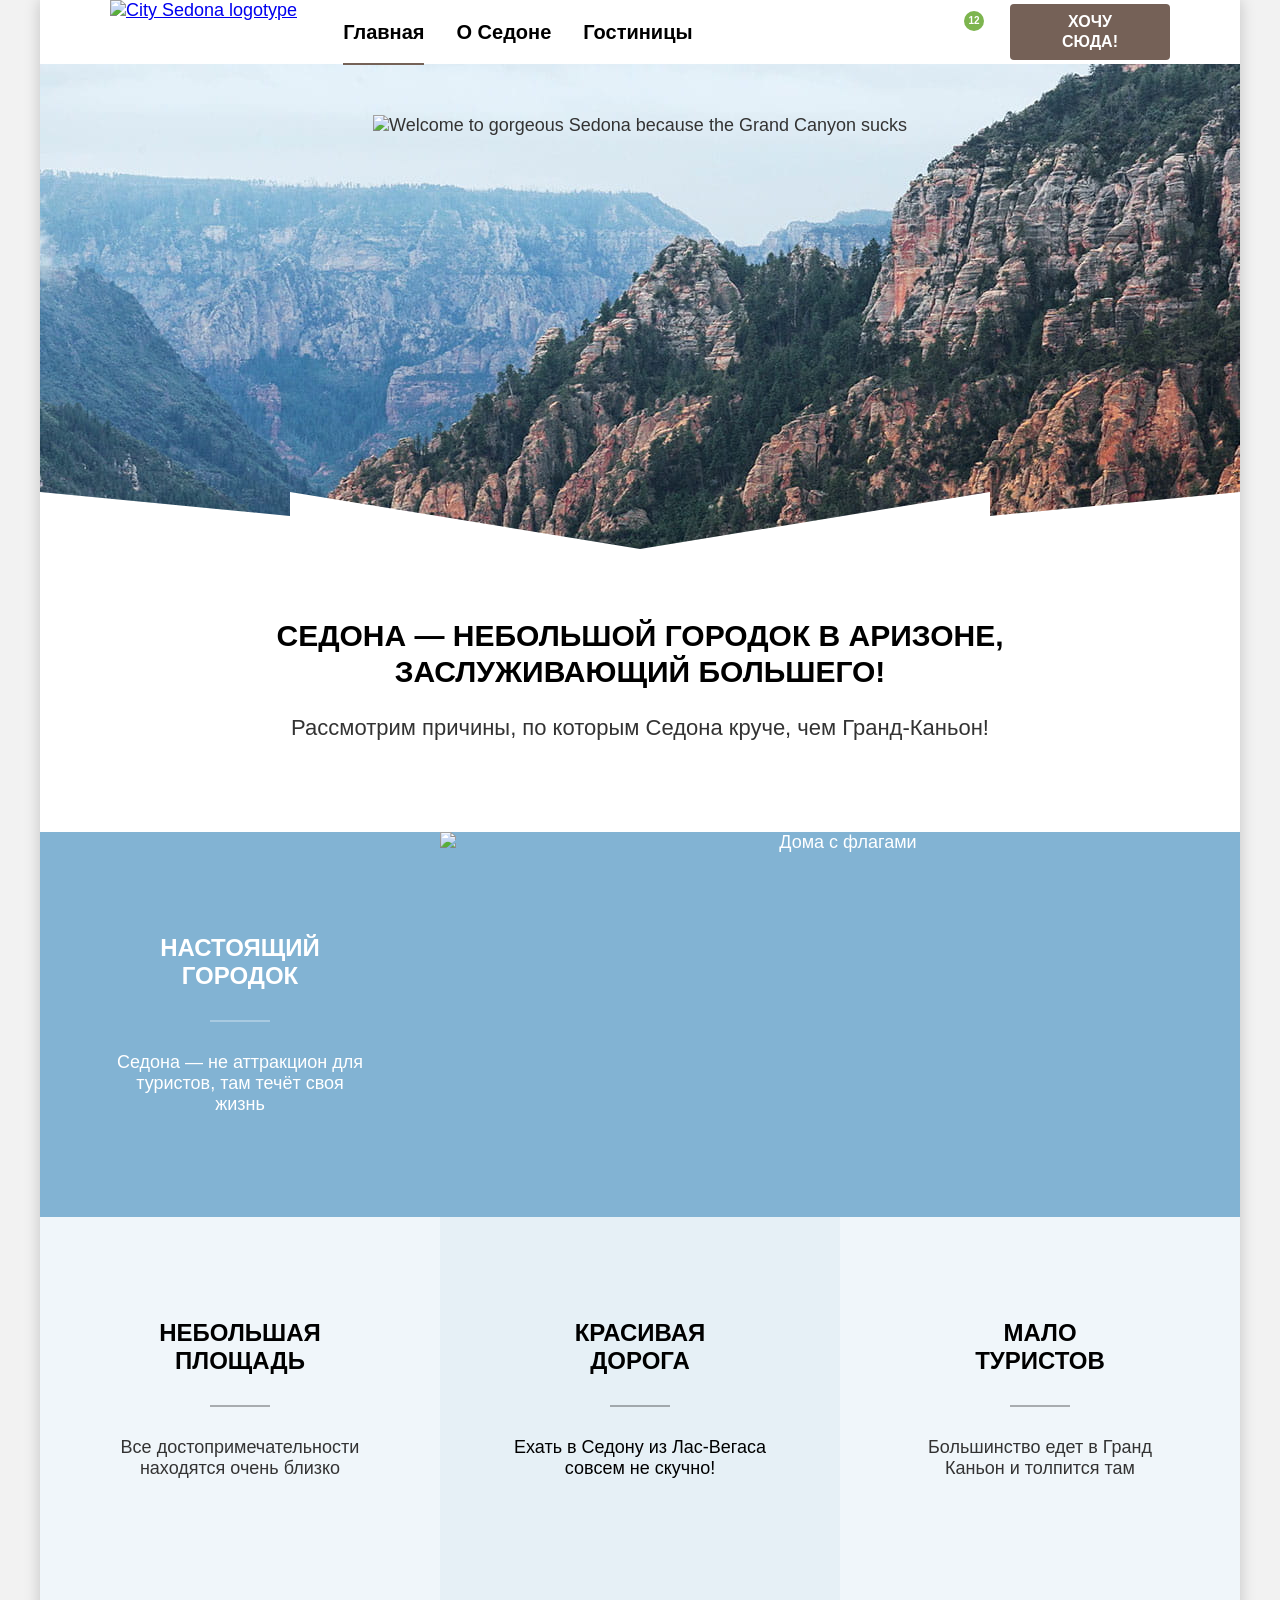
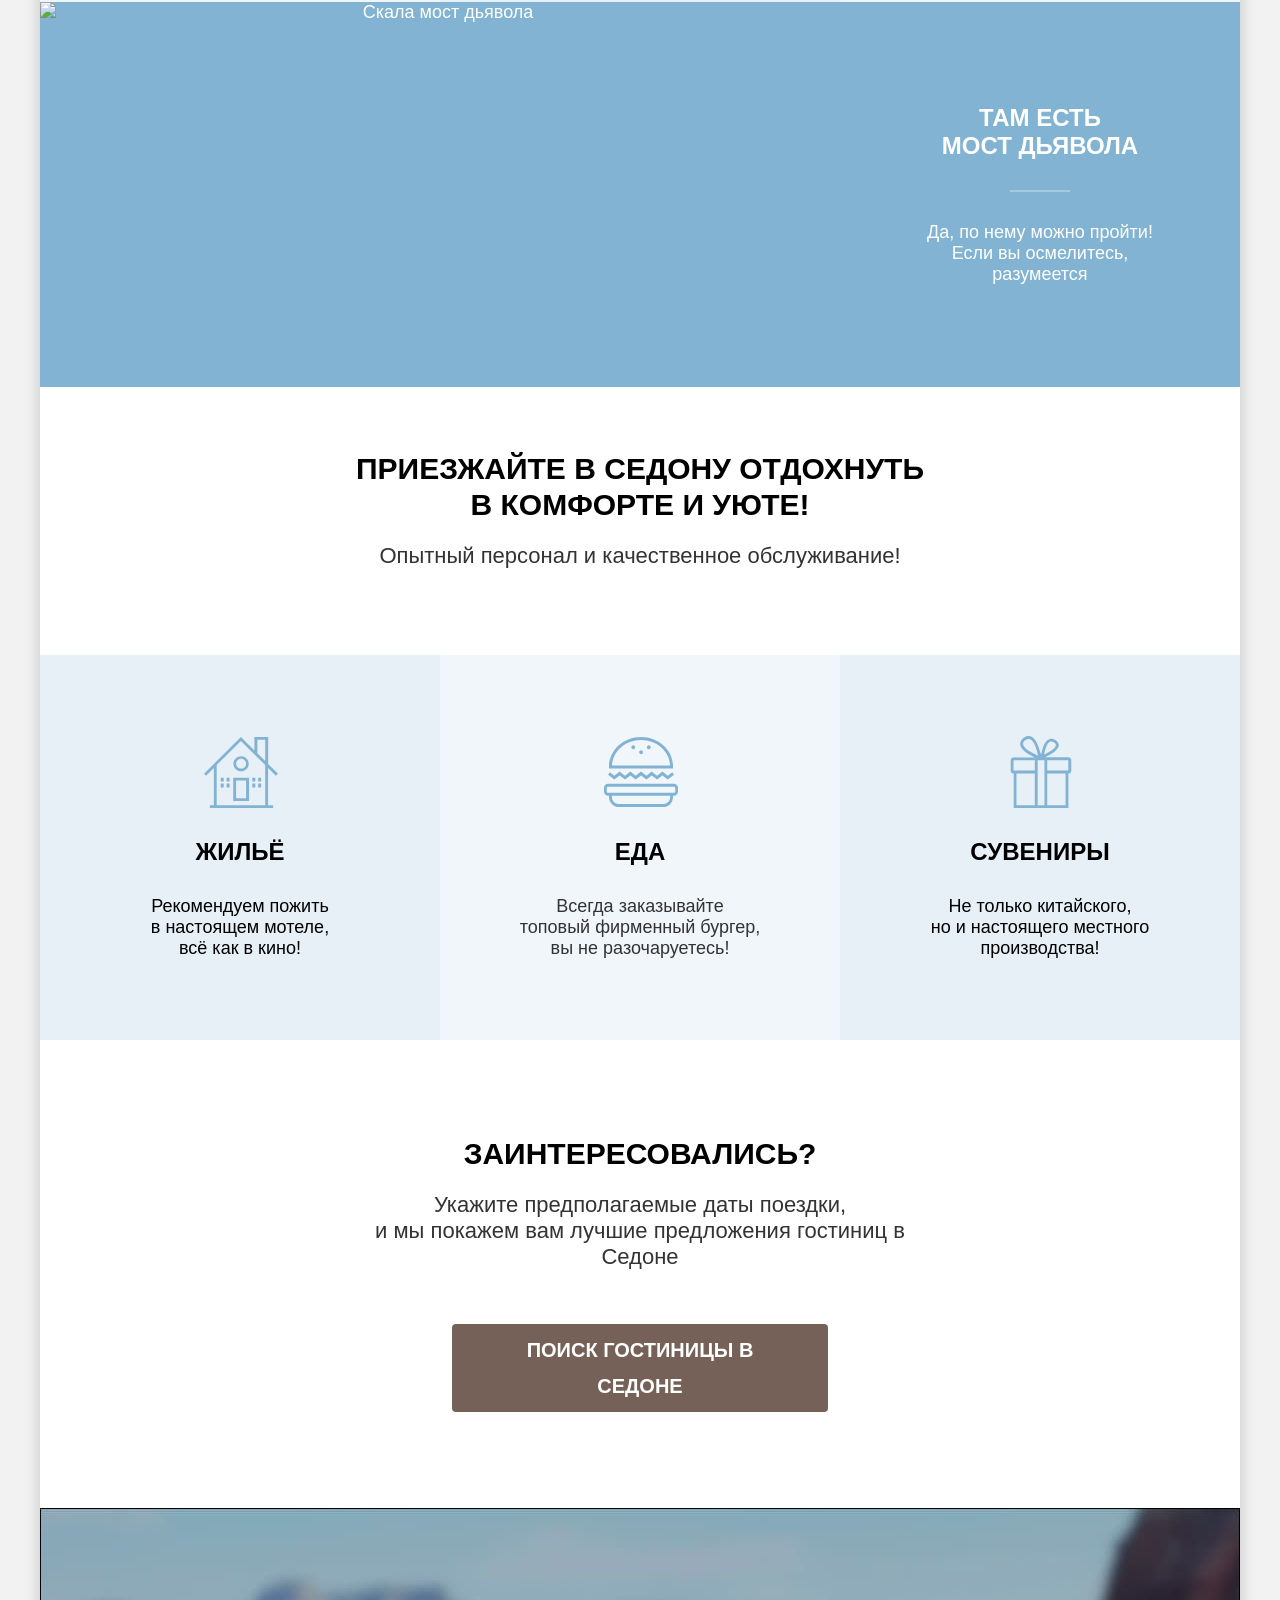
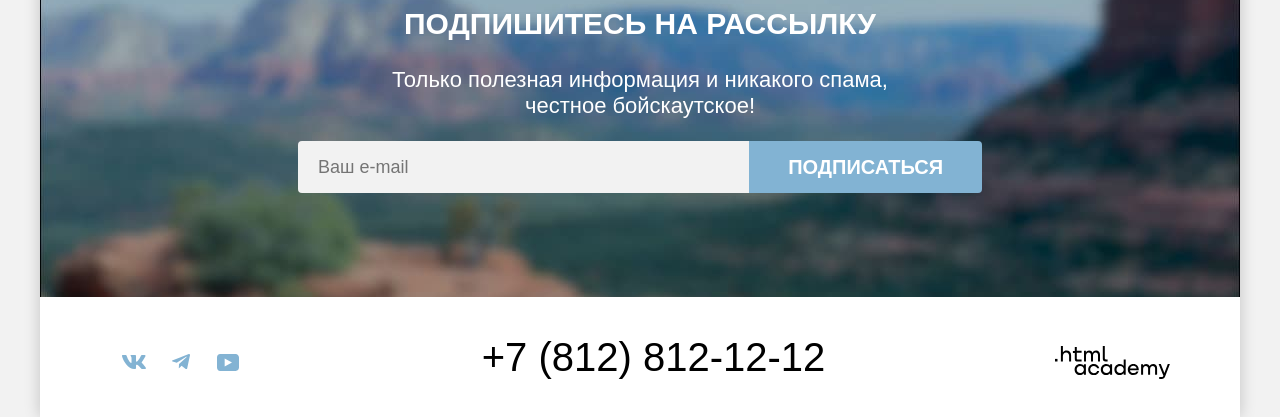
==== commit 4edd4f2f: "Добавляет форму модалки" ====
--- a/index.html
+++ b/index.html
@@ -197,6 +197,42 @@
           <span class="visually-hidden">Ссылка логотип академии</span>
         </a>
       </footer>
+
+      <div class="modal-container modal-hidden">
+        <div class="modal">
+          <h2 class="slogan-title">Поиск гостиницы в Седоне</h2>
+          <button class="modal-close-button" type="button">
+            <span class="visually-hidden">Закрыть модальное окно</span>
+          </button>
+          <form class="search-hotels-form" action="https://echo.htmlacademy.ru" method="get">
+            <label class="label-title check-in-date" for="check-in">Дата Заезда:</label>
+            <input class="date-input check-in-input-field" id="check-in" name="check-in" type="text"
+              value="27 апреля 2020" required>
+            <span class="input-hint error-input-hint">Мы не можем отправить вас в прошлое</span>
+            <label class="label-title check-out-date" for="check-out">Дата Выезда:</label>
+            <input class="date-input check-out-input-field" id="check-out" name="check-out" type="text"
+              value="1 сентября 2023" required>
+            <span class="input-hint">На эти даты есть свободные номера. Пока есть.</span>
+            <label class="label-title adult" for="adult-input">Взрослые:</label>
+            <input class="amount-input adult-amount-input-field" id="adult-input" name="adult-field" type="number"
+              value="2" required>
+            <label class="label-title kids" for="kids-input">Дети:</label>
+            <span class="tooltip">
+              <button class="tooltip-toggle" type="button">
+                <svg class="tooltip-icon" width="2" height="12" viewBox="0 0 2 12" fill="none"
+                  xmlns="http://www.w3.org/2000/svg">
+                  <path fill-rule="evenodd" clip-rule="evenodd" d="M0 0H2V2H0V0ZM2 12H0V3H2V12Z" fill="white" />
+                </svg>
+
+              </button>
+              <!-- <span class="tooltip-text">Укажите желаемую дату и время и мы свяжемся с вами для подтверждения брони</span> -->
+            </span>
+            <input class="amount-input kids-amount-input-field" id="kids-input" name="kids-field" type="number"
+              value="2">
+            <button class="button modal-button" type="submit">Найти</button>
+          </form>
+        </div>
+      </div>
     </div>
   </body>
 
--- a/styles/styles.css
+++ b/styles/styles.css
@@ -51,6 +51,7 @@
   width: 1200px;
   min-height: 100%;
   background-color: #ffffff;
+  box-shadow: 0 0 15px 0 rgba(0, 0, 0, 0.2);
 }
 
 .button {
@@ -69,6 +70,10 @@
   border: none;
   cursor: pointer;
   border-radius: 4px;
+}
+
+.button:focus-visible {
+  outline: none;
 }
 
 .list {
@@ -362,7 +367,17 @@
 
 .subscribe-light {
   background-image: none;
-  background-color: #ffffff;
+  background-color: rgb(255, 255, 255);
+  width: 684px;
+  padding: 96px 258px 104px;
+}
+
+.subscribe-light .slogan-title {
+  margin-bottom: 20px;
+}
+
+.subscribe-light .slogan-text {
+  margin-bottom: 54px;
 }
 
 .dark-title {
@@ -384,16 +399,32 @@
   font-size: 20px;
   line-height: 36px;
   background-color: #82b3d3;
-  width: 232px;
+  width: 233px;
   height: 52px;
+  border-top-left-radius: 0;
+  border-bottom-left-radius: 0;
 }
 
 .distribution-input {
   background-color: #f2f2f2;
   color: #000000;
+  font-size: 18px;
+  line-height: 24px;
   border: none;
   width: 452px;
   height: 52px;
+  padding-left: 20px;
+  padding-top: 0;
+  padding-bottom: 0;
+  padding-right: 0;
+  box-sizing: border-box;
+  font-family: inherit;
+  border-bottom-left-radius: 4px;
+  border-top-left-radius: 4px;
+}
+
+.subscribe-light .distribution-input {
+  background-color: rgb(255, 255, 255);
 }
 
 .search-hotel {
@@ -446,13 +477,14 @@
   width: 33.33%;
 }
 
+
+
 .footer-social-link {
   display: flex;
   align-items: center;
   justify-content: center;
   min-height: 40px;
   min-width: 40px;
-
 }
 
 .footer-social-icon {
@@ -513,6 +545,22 @@
 
 
 /* Каталог фильтры */
+
+.catalog {
+  background-image: url("../images/catalog/filters_background.jpg");
+  background-color: #8b5547;
+  background-repeat: no-repeat;
+  background-size: 100% auto;
+  color: #ffffff;
+  padding-top: 35px;
+  padding-right: 70px;
+  padding-left: 70px;
+  padding-bottom: 70px;
+}
+
+.catalog-header {
+  margin-bottom: 40px;
+}
 
 .inner-header-title {
   margin-top: 0;
@@ -566,16 +614,7 @@
 
 /* Фильтры */
 
-.catalog {
-  background-image: url("../images/catalog/filters_background.jpg");
-  background-color: #8b5547;
-  background-repeat: no-repeat;
-  background-size: 100% auto;
-  color: #ffffff;
-  padding-top: 35px;
-  padding-right: 70px;
-  padding-left: 70px;
-}
+
 
 .catalog-filters {
   display: flex;
@@ -586,9 +625,13 @@
 .catalog-filter-group {
   padding: 0;
   margin: 0;
+  border: none;
 }
 
 .catalog-filter-list {
+  display: flex;
+  flex-direction: column;
+  gap: 16px;
   padding-left: 0;
 }
 
@@ -601,26 +644,184 @@
   font-size: 20px;
   font-weight: 700;
   line-height: 24px;
+  padding: 0;
+  margin-bottom: 32px;
 }
 
 .catalog-filter-cost {
   width: 288px;
+  height: 160px;
 }
 
 .control {
+  position: relative;
+  display: flex;
+  align-items: center;
+  text-align: center;
+  padding-left: 36px;
   font-size: 18px;
   line-height: 23px;
 }
 
+.control-input[type="checkbox"]:checked + .control-mark {
+  background-image: url("../images/catalog/tick_check.svg");
+  background-repeat: no-repeat;
+  background-position: center;
+}
+
+.control:hover .control-mark {
+  background-color: rgba(255, 255, 255, 0.6);
+}
+
+.control:hover .control-label {
+  color: rgba(255, 255, 255, 0.6);
+  cursor: pointer;
+}
+
+.control:active .control-mark {
+  background-color: rgba(255, 255, 255, 0.3);
+}
+
+.control:active .control-label {
+  color: rgba(255, 255, 255, 0.3);
+}
+
+.control-mark {
+  position: absolute;
+  width: 20px;
+  height: 20px;
+  background-color: rgb(255, 255, 255);
+  border-radius: 4px;
+  left: 0;
+}
+
+.control-mark.radiobutton {
+  border-radius: 50%;
+}
+
+.control-input[type="radio"]:checked + .control-mark::before {
+  position: absolute;
+  height: 10px;
+  width: 10px;
+  border-radius: 50%;
+  background-color: rgb(63, 94, 114);
+  left: 5px;
+  top: 5px;
+  content: "";
+}
+
+.range-cost-inputs {
+  display: flex;
+  justify-content: space-between;
+  align-items: center;
+  margin-bottom: 45px;
+}
+
+.control-input:focus-visible + .control-mark {
+  outline: 3px solid rgb(131, 179, 211);
+}
+
 .input-wrapper {
-  color: #000000;
+  position: relative;
+
+  min-height: 48px;
   font-size: 18px;
   line-height: 24px;
 }
 
 .input-wrapper input {
   background-color: #f2f2f2;
+  width: 143px;
+  height: 48px;
   border: none;
+  padding-top: 12px;
+  padding-bottom: 12px;
+  padding-left: 20px;
+  box-sizing: border-box;
+}
+
+.input-wrapper input::-webkit-outer-spin-button,
+.input-wrapper input::-webkit-inner-spin-button {
+  appearance: none;
+  margin: 0;
+}
+
+.input-wrapper label {
+  position: absolute;
+  right: 20px;
+  transform: translateY(50%);
+  color: rgba(0, 0, 0, 0.3);
+}
+
+.range-cost-inputs > .input-wrapper:first-child > input {
+  border-top-left-radius: 4px;
+  border-bottom-left-radius: 4px;
+}
+
+.range-cost-inputs > .input-wrapper:last-child > input {
+  border-top-right-radius: 4px;
+  border-bottom-right-radius: 4px;
+}
+
+.range-slider {
+  position: relative;
+  height: 4px;
+  background-color: rgba(255, 255, 255, 0.3);
+}
+
+.range-bar {
+  position: absolute;
+  height: 4px;
+  background-color: rgb(255, 255, 255);
+}
+
+.range-toggle {
+  position: absolute;
+  height: 20px;
+  width: 20px;
+  background-color: rgb(255, 255, 255);
+  border: none;
+  border-radius: 5px;
+  cursor: pointer;
+}
+
+.range-toggle:focus-visible {
+  outline: 3px solid rgb(131, 179, 211);
+}
+
+.range-toggle:active {
+  outline: 2px solid rgb(131, 179, 211);
+}
+
+.toggle-min {
+  left: 0;
+  top: -8px;
+}
+
+.toggle-max {
+  right: -20px;
+  top: -8px;
+}
+
+.field {
+  margin: 0;
+  padding: 0;
+  font-family: inherit;
+  font-size: 18px;
+  line-height: 24px;
+  font-weight: 700;
+  background-color: rgb(0, 0, 0);
+  width: 143px;
+}
+
+.field:hover {
+  background-color: rgb(230, 230, 230);
+}
+
+.field:focus-visible {
+  border: 0;
+  outline: 3px solid rgb(131, 179, 211);
+  background-color: rgb(230, 230, 230);
 }
 
 .filters-action-buttons {
@@ -686,7 +887,7 @@
 
 .select-control:hover,
 .select-control:focus-visible {
-  /* outline: none; */
+  outline: none;
   border-color: rgb(104, 162, 202);
 }
 
@@ -708,7 +909,7 @@
 
 
 .view-button {
-  align-items: center;
+  display: block;
   padding: 15px 14px;
   flex-wrap: wrap;
   border-radius: 4px;
@@ -900,7 +1101,7 @@
   gap: 8px;
 }
 
-.pagination-item {
+.pagination-item-link {
   display: block;
   min-width: 30px;
   height: 60px;
@@ -908,19 +1109,36 @@
   font-weight: 700;
   line-height: 60px;
   color: #ffffff;
-  background-color: #82b3d3;
+  background-color: rgb(130, 179, 211);
   border-radius: 4px;
   text-align: center;
   padding-left: 15px;
   padding-right: 15px;
-}
-
-.pagination-item-current {
+  cursor: pointer;
+}
+
+.pagination-item-link:not(.pagination-item-current > .pagination-item-link):hover,
+.pagination-item-link:not(.pagination-item-current > .pagination-item-link):focus-visible {
+  background-color: rgb(104, 162, 202);
+  outline: 1px solid rgb(130, 179, 211);
+  outline-offset: -1px;
+}
+
+.pagination-item-link:not(.pagination-item-current > .pagination-item-link):active {
+  background-color: rgb(130, 179, 211);
+  color: rgb(255, 255, 255, 0.3);
+}
+
+.pagination-item-current > .pagination-item-link {
   background-color: #f2f2f2;
   color: #000000;
+  cursor: none;
 }
 
 .pagination-more {
+  display: flex;
+  justify-content: center;
+  align-items: center;
   background-color: #ffffff;
   width: 60px;
   height: 60px;
@@ -928,6 +1146,11 @@
   font-weight: 400;
 }
 
+.pagination-dots {
+  display: block;
+  padding-top: 16px
+}
+
 .brown-button:hover,
 .brown-button:focus {
   background-color: rgb(97, 80, 72);
@@ -981,3 +1204,206 @@
   background-color: rgb(125, 181, 79);
   color: rgba(255, 255, 255, 0.3);
 }
+
+/* Модальное окно */
+
+
+.modal-container {
+  position: fixed;
+  top: 0;
+  left: 0;
+  width: 100%;
+  height: 100%;
+  background-color: rgba(255, 255, 255, 0.8);
+  display: flex;
+  align-items: center;
+  justify-content: center;
+  z-index: 10;
+}
+
+.modal-hidden {
+  display: none;
+}
+
+
+
+.modal {
+  position: relative;
+  margin: auto;
+  padding: 64px 70px;
+  background-color: rgb(255, 255, 255);
+  box-shadow: 0 25px 50px 0 rgba(0, 0, 0, 0.15);
+  border-radius: 30px;
+}
+
+.modal > h2 {
+  text-align: left;
+  margin-bottom: 64px;
+  padding-right: 50px;
+  width: 520px;
+}
+
+.modal-close-button {
+  position: absolute;
+  top: 64px;
+  right: 52px;
+  background-color: rgb(242, 242, 242);
+  width: 52px;
+  height: 52px;
+  border-radius: 50%;
+  background-image: url("../images/cross_icon.svg");
+  background-repeat: no-repeat;
+  background-position: center;
+  border: none;
+  cursor: pointer;
+}
+
+
+.search-hotels-form {
+  display: grid;
+  grid-template-areas:
+    "arrival-label arrival-input arrival-input arrival-input"
+    ". error-hint error-hint error-hint"
+    "departure-label departure-input departure-input departure-input"
+    ". hint hint hint"
+    "adult adult-input kids kids-input"
+    ". . . ."
+    "button button button button";
+  grid-template-columns: 121px 110px 188px 110px;
+  grid-template-rows: auto auto auto auto auto 48px auto;
+  column-gap: 16px;
+  align-items: center;
+}
+
+.label-title {
+  font-family: inherit;
+  font-size: 20px;
+  font-weight: 700;
+  line-height: 24px;
+  color: rgb(0, 0, 0);
+  text-align: left;
+}
+
+.date-input {
+  height: 48px;
+  background-color: rgb(242, 242, 242);
+  border: none;
+  border-radius: 4px;
+  font-family: inherit;
+  font-size: 18px;
+  font-weight: 700;
+  line-height: 24px;
+  color: rgb(0, 0, 0);
+  padding-left: 20px;
+  padding-top: 0;
+  padding-bottom: 0;
+}
+
+
+.check-in-date {
+  grid-area: arrival-label;
+}
+
+.check-in-input-field {
+  grid-area: arrival-input;
+}
+
+.check-out-date {
+  grid-area: departure-label;
+}
+
+.check-out-input-field {
+  grid-area: departure-input;
+}
+
+.input-hint {
+  display: block;
+  text-align: left;
+  padding-left: 20px;
+  padding-right: 20px;
+  grid-area: hint;
+  color: rgb(51, 51, 51);
+  font-family: inherit;
+  font-size: 16px;
+  line-height: 21px;
+  margin-bottom: 23px;
+  margin-top: 4px;
+}
+
+.input-hint.error-input-hint {
+  grid-area: error-hint;
+  color: rgb(255, 87, 87);
+}
+
+.amount-input {
+  padding: 0;
+  width: 100%;
+  height: 48px;
+  background-color: rgb(242, 242, 242);
+  border-radius: 4px;
+  border: none;
+  font-family: inherit;
+  font-size: 18px;
+  font-weight: 700;
+  line-height: 24px;
+  color: rgb(0, 0, 0);
+  text-align: center;
+}
+
+.amount-input::-webkit-outer-spin-button,
+.amount-input::-webkit-inner-spin-button {
+  appearance: none;
+  margin: 0;
+}
+
+.adult {
+  grid-area: adult;
+}
+
+.adult-amount-input-field {
+  grid-area: adult-input;
+}
+
+.kids {
+  grid-area: kids;
+  padding-left: 73px;
+}
+
+.kids-amount-input-field {
+  grid-area: kids-input;
+}
+
+.modal-button {
+  grid-area: button;
+  height: 60px;
+  background-color: rgb(131, 179, 211);
+  border-radius: 10px;
+  font-family: inherit;
+  font-size: 20px;
+  line-height: 24px;
+  font-weight: 700;
+}
+
+.tooltip {
+  grid-area: kids;
+}
+
+.tooltip-toggle {
+  position: relative;
+  display: block;
+  width: 26px;
+  height: 26px;
+  border-radius: 50%;
+  border: none;
+  background-color: rgb(131, 179, 211);
+  margin-left: auto;
+  margin-right: 30px;
+  cursor: pointer;
+}
+
+.tooltip-icon {
+  position: absolute;
+  background-position: center;
+  color: rgb(255, 255, 255);
+  transform: translate(-50%, -50%);
+}
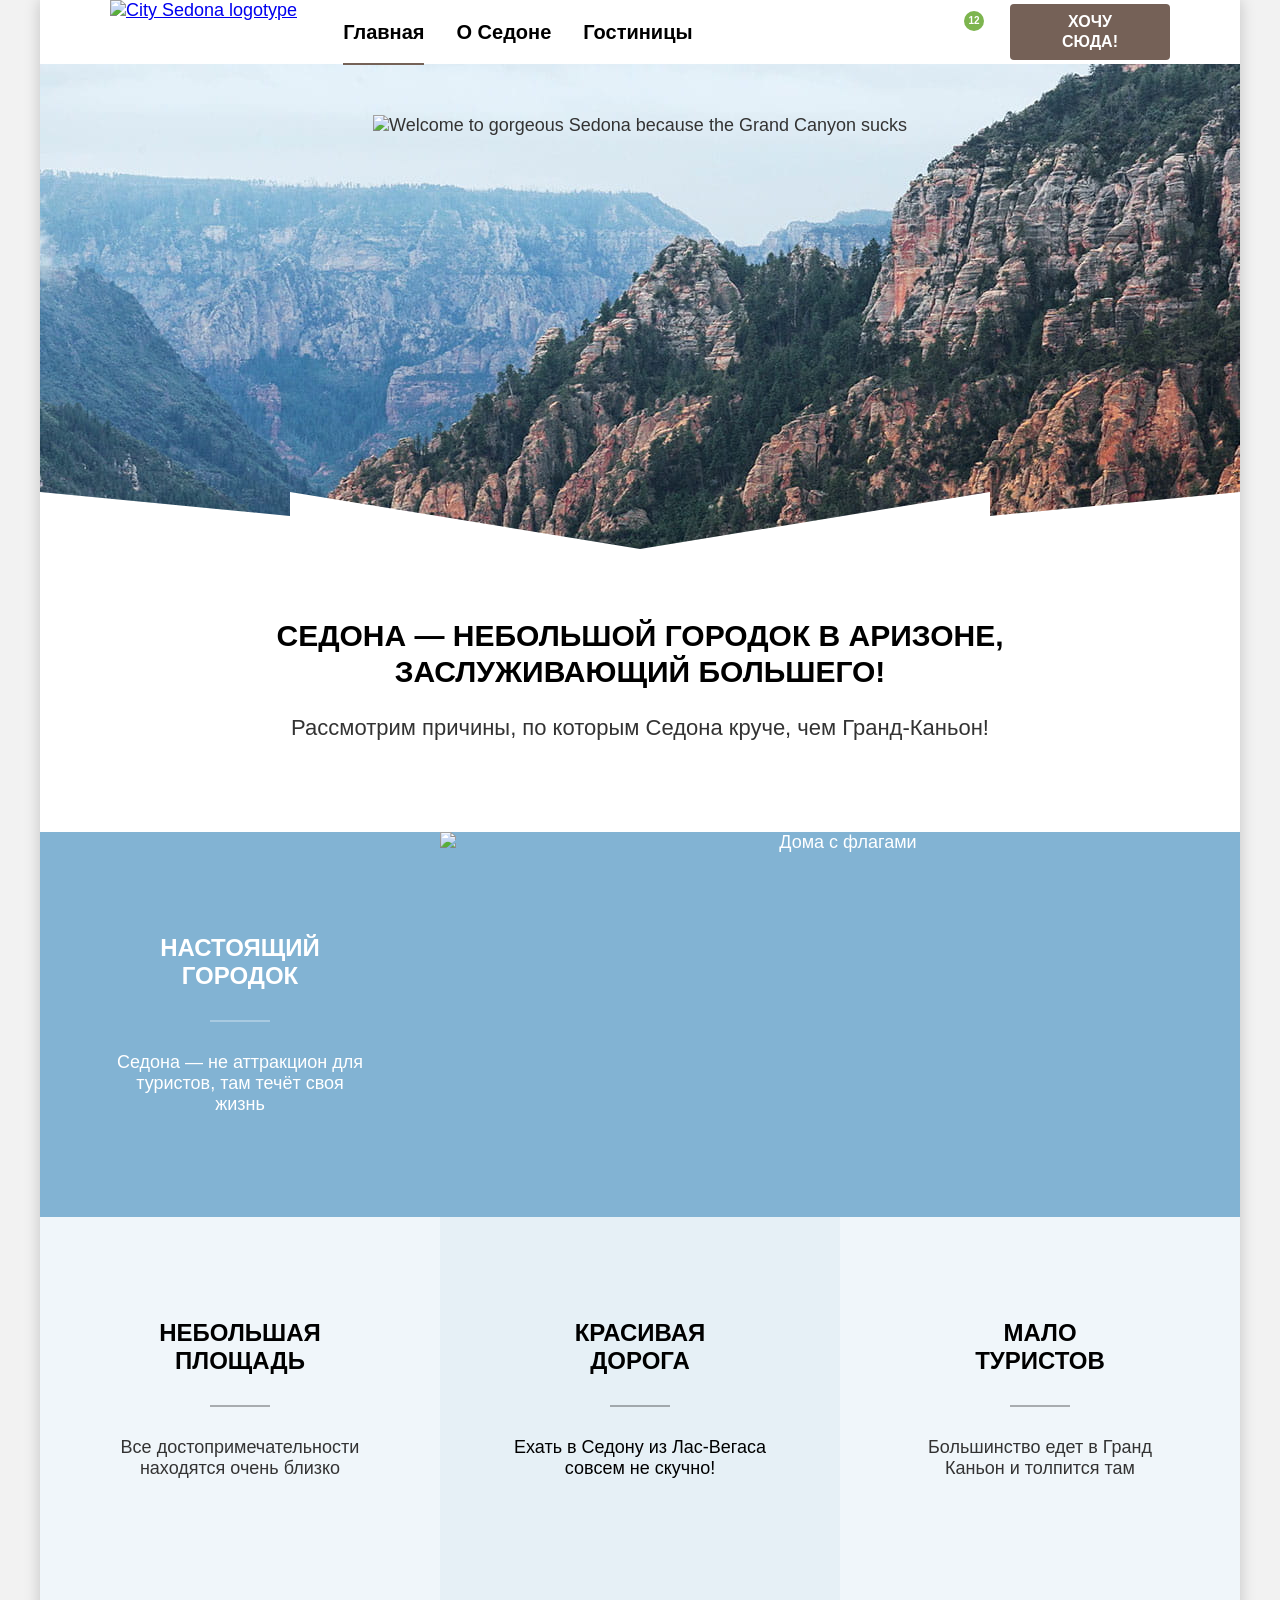
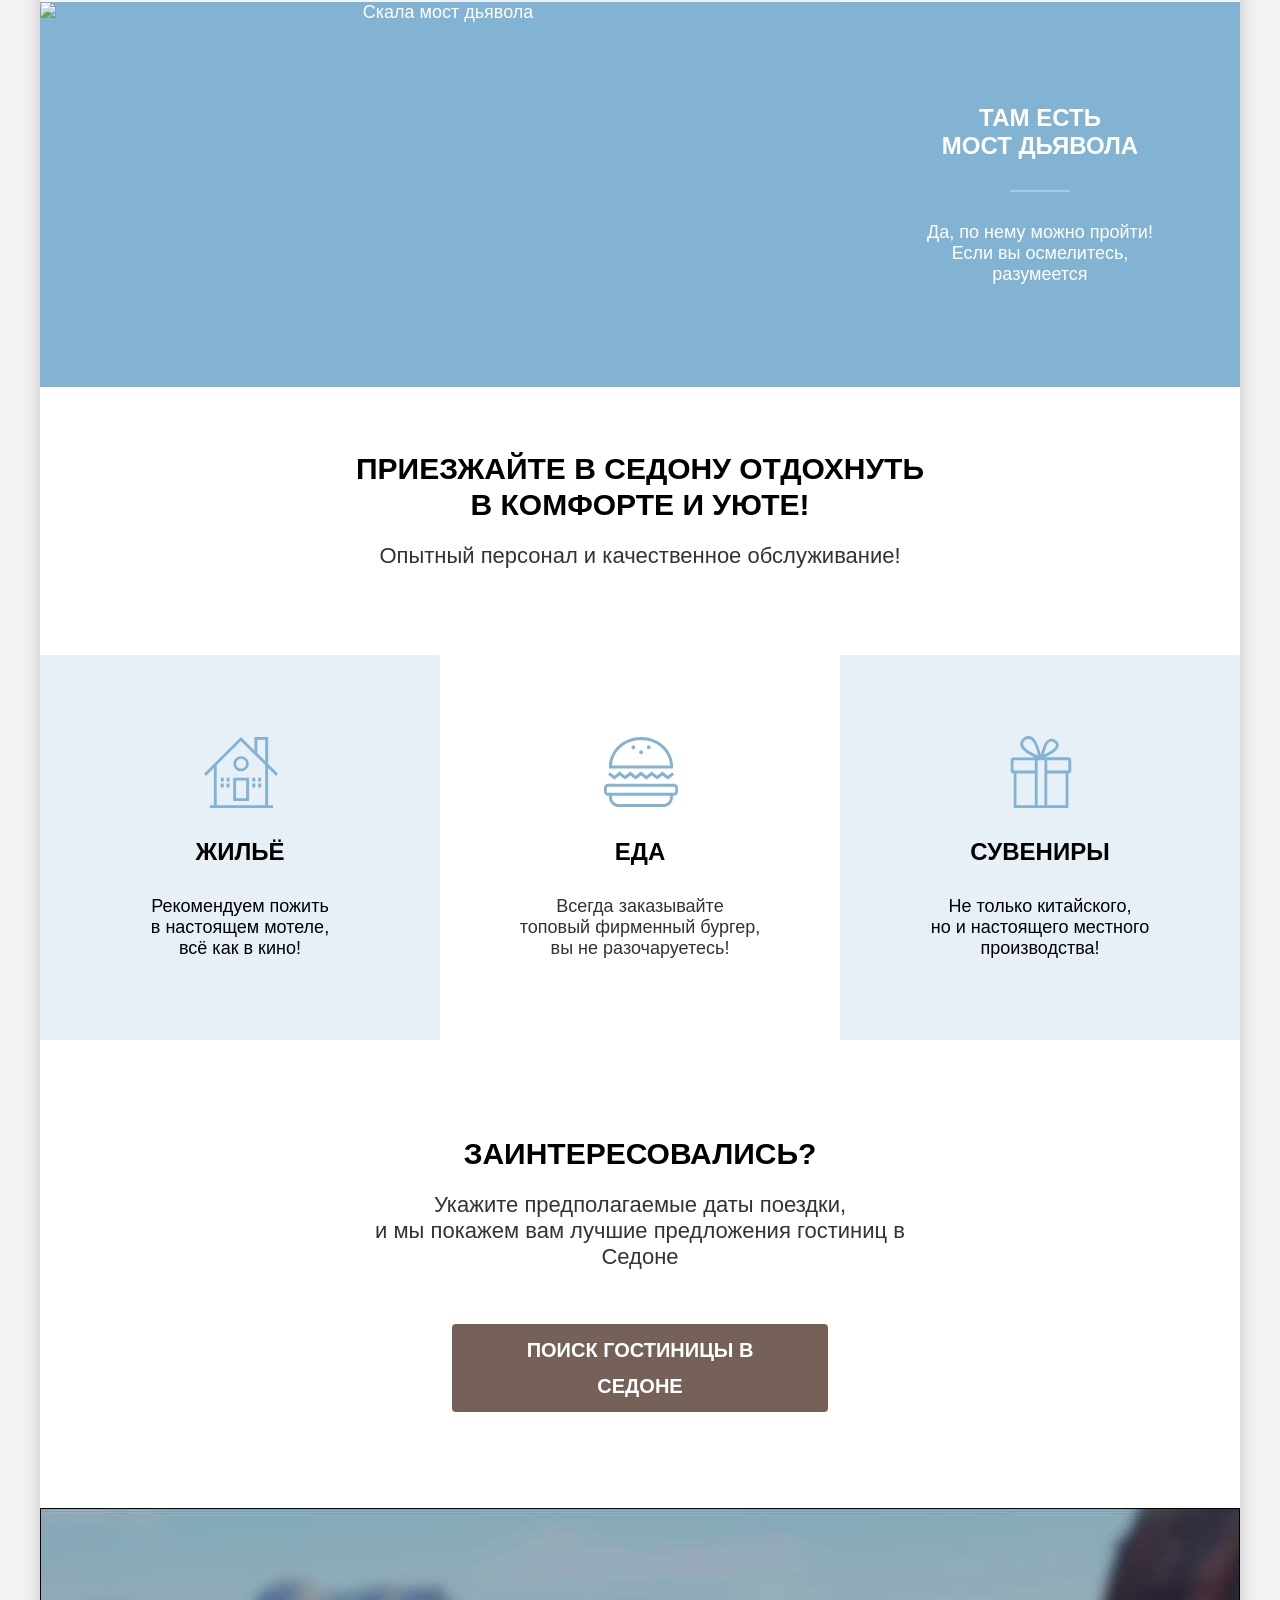
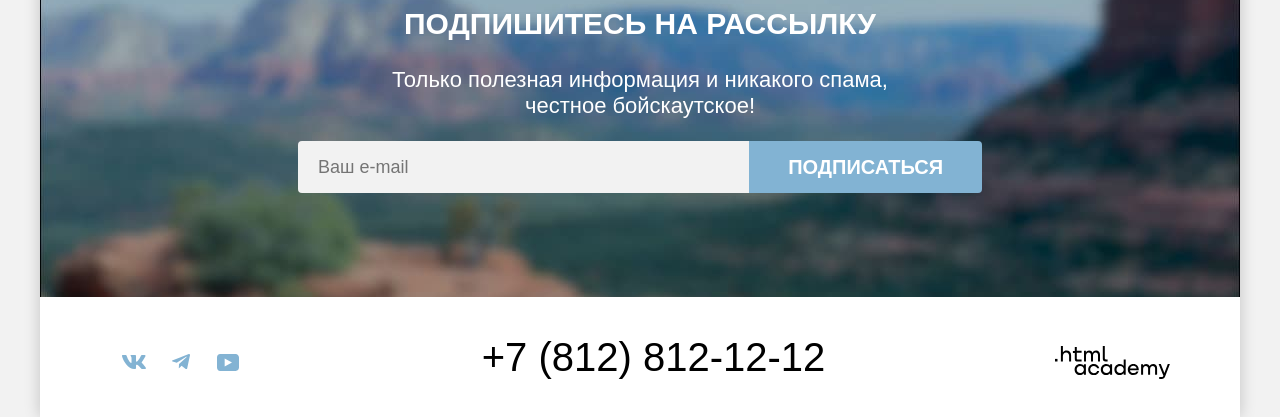
==== commit 83a45669: "Добавляет стили и все элементы в модалку." ====
--- a/index.html
+++ b/index.html
@@ -96,7 +96,7 @@
               <h3 class="advantage-title service-title-icon">Жильё</h3>
               <p class="advantage-text">Рекомендуем пожить<br> в настоящем мотеле,<br> всё как в кино!</p>
             </li>
-            <li class="advantage-item light-color-card">
+            <li class="advantage-item white-color-card">
               <h3 class="advantage-title service-title-icon">Еда</h3>
               <p class="advantage-text">Всегда заказывайте<br> топовый фирменный бургер,<br> вы не разочаруетесь!</p>
             </li>
@@ -202,33 +202,70 @@
         <div class="modal">
           <h2 class="slogan-title">Поиск гостиницы в Седоне</h2>
           <button class="modal-close-button" type="button">
+            <svg width="20" height="20" viewBox="0 0 20 20" xmlns="http://www.w3.org/2000/svg">
+<path d="M17 4.29231L15.7077 3L10 8.70769L4.29231 3L3 4.29231L8.70769 10L3 15.7077L4.29231 17L10 11.2923L15.7077 17L17 15.7077L11.2923 10L17 4.29231Z"/>
+</svg>
+
             <span class="visually-hidden">Закрыть модальное окно</span>
           </button>
           <form class="search-hotels-form" action="https://echo.htmlacademy.ru" method="get">
             <label class="label-title check-in-date" for="check-in">Дата Заезда:</label>
             <input class="date-input check-in-input-field" id="check-in" name="check-in" type="text"
-              value="27 апреля 2020" required>
+              value="27 апреля 2020" placeholder="Укажите дату" required>
             <span class="input-hint error-input-hint">Мы не можем отправить вас в прошлое</span>
             <label class="label-title check-out-date" for="check-out">Дата Выезда:</label>
             <input class="date-input check-out-input-field" id="check-out" name="check-out" type="text"
-              value="1 сентября 2023" required>
+              value="1 сентября 2023" placeholder="Укажите дату" required>
             <span class="input-hint">На эти даты есть свободные номера. Пока есть.</span>
             <label class="label-title adult" for="adult-input">Взрослые:</label>
-            <input class="amount-input adult-amount-input-field" id="adult-input" name="adult-field" type="number"
-              value="2" required>
-            <label class="label-title kids" for="kids-input">Дети:</label>
-            <span class="tooltip">
-              <button class="tooltip-toggle" type="button">
-                <svg class="tooltip-icon" width="2" height="12" viewBox="0 0 2 12" fill="none"
-                  xmlns="http://www.w3.org/2000/svg">
-                  <path fill-rule="evenodd" clip-rule="evenodd" d="M0 0H2V2H0V0ZM2 12H0V3H2V12Z" fill="white" />
-                </svg>
-
-              </button>
-              <!-- <span class="tooltip-text">Укажите желаемую дату и время и мы свяжемся с вами для подтверждения брони</span> -->
-            </span>
-            <input class="amount-input kids-amount-input-field" id="kids-input" name="kids-field" type="number"
-              value="2">
+            <div class="amount-adults">
+              <button class="amount-button decrement" type="button" aria-label="Уменьшить количество взрослых">
+
+                <svg class="amount-icon" width="20" height="20" viewBox="0 0 20 20" xmlns="http://www.w3.org/2000/svg">
+                  <path d="M3 9V11H17V9H3Z" />
+                </svg>
+              </button>
+              <input class="amount-input adult-amount-input-field" id="adult-input" name="adult-field" type="number"
+                value="2" required>
+              <button class="amount-button increment" type="button" aria-label="Увеличить количество взрослых">
+
+                <svg class="amount-icon" width="20" height="20" viewBox="0 0 20 20" xmlns="http://www.w3.org/2000/svg">
+                  <path d="M17 9H11V3H9V9H3V11H9V17H11V11H17V9Z" />
+                </svg>
+
+              </button>
+            </div>
+            <div class="kids-wrapper">
+              <label class="label-title kids" for="kids-input">Дети:</label>
+              <span class="tooltip">
+                <button class="tooltip-toggle" type="button" aria-labelledby="tooltip-label-date">
+                  <svg class="tooltip-icon" width="2" height="12" viewBox="0 0 2 12" fill="none"
+                    xmlns="http://www.w3.org/2000/svg">
+                    <path fill-rule="evenodd" clip-rule="evenodd" d="M0 0H2V2H0V0ZM2 12H0V3H2V12Z" fill="white" />
+                  </svg>
+                </button>
+                <span class="tooltip-text" role="tooltip" id="tooltip-label-date">Укажите количество детей, которые
+                  будут с вами, возраст которых от 6 до 18 лет. Дети до 6 лет размещаются бесплатно.</span>
+              </span>
+            </div>
+            <div class="amount-kids">
+              <button class="amount-button decrement" type="button" aria-label="Уменьшить количество детей">
+                <svg class="amount-icon" width="20" height="20" viewBox="0 0 20 20" xmlns="http://www.w3.org/2000/svg">
+                  <path d="M3 9V11H17V9H3Z" />
+                </svg>
+              </button>
+              <input class="amount-input kids-amount-input-field" id="kids-input" name="kids-field" type="number"
+                value="2">
+
+              <button class="amount-button increment" type="button" aria-label="Увеличить количество детей">
+
+                <svg class="amount-icon" width="20" height="20" viewBox="0 0 20 20" xmlns="http://www.w3.org/2000/svg">
+                  <path d="M17 9H11V3H9V9H3V11H9V17H11V11H17V9Z" />
+                </svg>
+
+              </button>
+
+            </div>
             <button class="button modal-button" type="submit">Найти</button>
           </form>
         </div>
--- a/styles/styles.css
+++ b/styles/styles.css
@@ -274,6 +274,10 @@
   border-bottom: 2px solid rgba(255, 255, 255, 0.3)
 }
 
+.white-color-card {
+  background-color: rgb(255, 255, 255);
+}
+
 .white-title {
   color: #ffffff;
 }
@@ -352,7 +356,7 @@
 /* Подписка */
 
 .subscribe {
-  background-color: #237fe9;
+  background-color: rgb(58, 80, 104);
   background-image: url("../images/subscribe_background.jpg");
   background-repeat: no-repeat;
   background-size: 100% auto;
@@ -1114,7 +1118,7 @@
   text-align: center;
   padding-left: 15px;
   padding-right: 15px;
-  cursor: pointer;
+  text-decoration: none;
 }
 
 .pagination-item-link:not(.pagination-item-current > .pagination-item-link):hover,
@@ -1224,8 +1228,6 @@
 .modal-hidden {
   display: none;
 }
-
-
 
 .modal {
   position: relative;
@@ -1251,12 +1253,32 @@
   width: 52px;
   height: 52px;
   border-radius: 50%;
-  background-image: url("../images/cross_icon.svg");
-  background-repeat: no-repeat;
-  background-position: center;
+  fill: rgb(0, 0, 0);
+  display: flex;
+  justify-content: center;
+  align-items: center;
   border: none;
   cursor: pointer;
 }
+
+.modal-close-button:hover {
+  background-color: rgb(229, 229, 229);
+}
+
+.modal-close-button:focus-visible {
+  background-color: rgb(229, 229, 229);
+  outline: 3px solid rgb(131, 179, 211);
+}
+
+.modal-close-button:active {
+  background-color: rgb(229, 229, 229);
+}
+
+.modal-close-button:active svg {
+  fill: rgba(0, 0, 0, 0.3);
+}
+
+
 
 
 .search-hotels-form {
@@ -1297,6 +1319,22 @@
   padding-left: 20px;
   padding-top: 0;
   padding-bottom: 0;
+  background-image: url("../images/date.svg");
+  background-repeat: no-repeat;
+  background-position: right 20px center;
+}
+
+.date-input::placeholder {
+  color: rgba(0, 0, 0, 0.6);
+}
+
+.date-input:hover {
+  background-color: rgb(229, 229, 229);
+}
+
+.date-input:focus-visible {
+  outline: 3px solid rgb(131, 179, 211);
+  background-color: rgb(229, 229, 229);
 }
 
 
@@ -1335,12 +1373,61 @@
   color: rgb(255, 87, 87);
 }
 
+.amount-adults {
+  display: flex;
+  align-items: center;
+  grid-area: adult-input;
+  background-color: rgb(242, 242, 242);
+  border-radius: 4px;
+  width: 100%;
+}
+
+.amount-kids {
+  grid-area: kids-input;
+  display: flex;
+  align-items: center;
+  background-color: rgb(242, 242, 242);
+  border-radius: 4px;
+  width: 100%;
+}
+
+.amount-button {
+  background-color: transparent;
+  border: none;
+  padding: 0;
+  display: flex;
+  justify-content: center;
+  align-items: center;
+  width: 40px;
+  height: 48px;
+  outline: none;
+  cursor: pointer;
+}
+
+.amount-icon {
+  fill: rgba(117, 97, 87, 0.3);
+  border-radius: 4px;
+}
+
+.amount-button:hover .amount-icon {
+  fill: rgb(0, 0, 0);
+}
+
+.amount-button:focus-visible .amount-icon {
+  border: none;
+  outline: 3px solid rgb(130, 179, 211);
+}
+
+.amount-button:active .amount-icon {
+  fill: rgba(0, 0, 0, 0.2);
+}
+
 .amount-input {
   padding: 0;
-  width: 100%;
+  width: 31px;
   height: 48px;
-  background-color: rgb(242, 242, 242);
-  border-radius: 4px;
+
+  background-color: transparent;
   border: none;
   font-family: inherit;
   font-size: 18px;
@@ -1362,15 +1449,6 @@
 
 .adult-amount-input-field {
   grid-area: adult-input;
-}
-
-.kids {
-  grid-area: kids;
-  padding-left: 73px;
-}
-
-.kids-amount-input-field {
-  grid-area: kids-input;
 }
 
 .modal-button {
@@ -1384,8 +1462,28 @@
   font-weight: 700;
 }
 
+.modal-button:hover,
+.modal-button:focus-visible {
+  outline: none;
+  background-color: rgb(104, 162, 202);
+}
+
+.modal-button:active {
+  color: rgba(255, 255, 255, 0.3);
+    outline: none;
+  background-color: rgb(104, 162, 202);
+}
+
+.kids-wrapper {
+  grid-area: kids;
+  display: flex;
+  align-items: center;
+  padding-left: 72px;
+  gap: 10px;
+}
+
 .tooltip {
-  grid-area: kids;
+  position: relative;
 }
 
 .tooltip-toggle {
@@ -1396,7 +1494,6 @@
   border-radius: 50%;
   border: none;
   background-color: rgb(131, 179, 211);
-  margin-left: auto;
   margin-right: 30px;
   cursor: pointer;
 }
@@ -1404,6 +1501,44 @@
 .tooltip-icon {
   position: absolute;
   background-position: center;
+  fill: rgb(255, 255, 255);
+  transform: translate(-50%, -50%);
+}
+
+.tooltip-text {
+  display: none;
+  position: absolute;
+  font-size: 16px;
+  line-height: 20px;
+  width: 216px;
+  padding-top: 20px;
+  padding-right: 18px;
+  padding-bottom: 22px;
+  padding-left: 22px;
+  border-radius: 10px;
+  background-color: rgb(51, 51, 51);
   color: rgb(255, 255, 255);
-  transform: translate(-50%, -50%);
-}
+  left: 13px;
+  top: calc(100% + 15px);
+  text-align: left;
+  transform: translateX(-50%);
+}
+
+.tooltip-text::before {
+  content: '';
+  background-image: url("../images/triangle_for_tooltip.svg");
+  color: #000000;
+  width: 19px;
+  height: 9px;
+  position: absolute;
+  bottom: 100%;
+  left: 0;
+  right: 0;
+  margin-left: auto;
+  margin-right: auto;
+}
+
+.tooltip-toggle:hover + .tooltip-text,
+.tooltip-toggle:focus-visible + .tooltip-text {
+  display: block;
+}
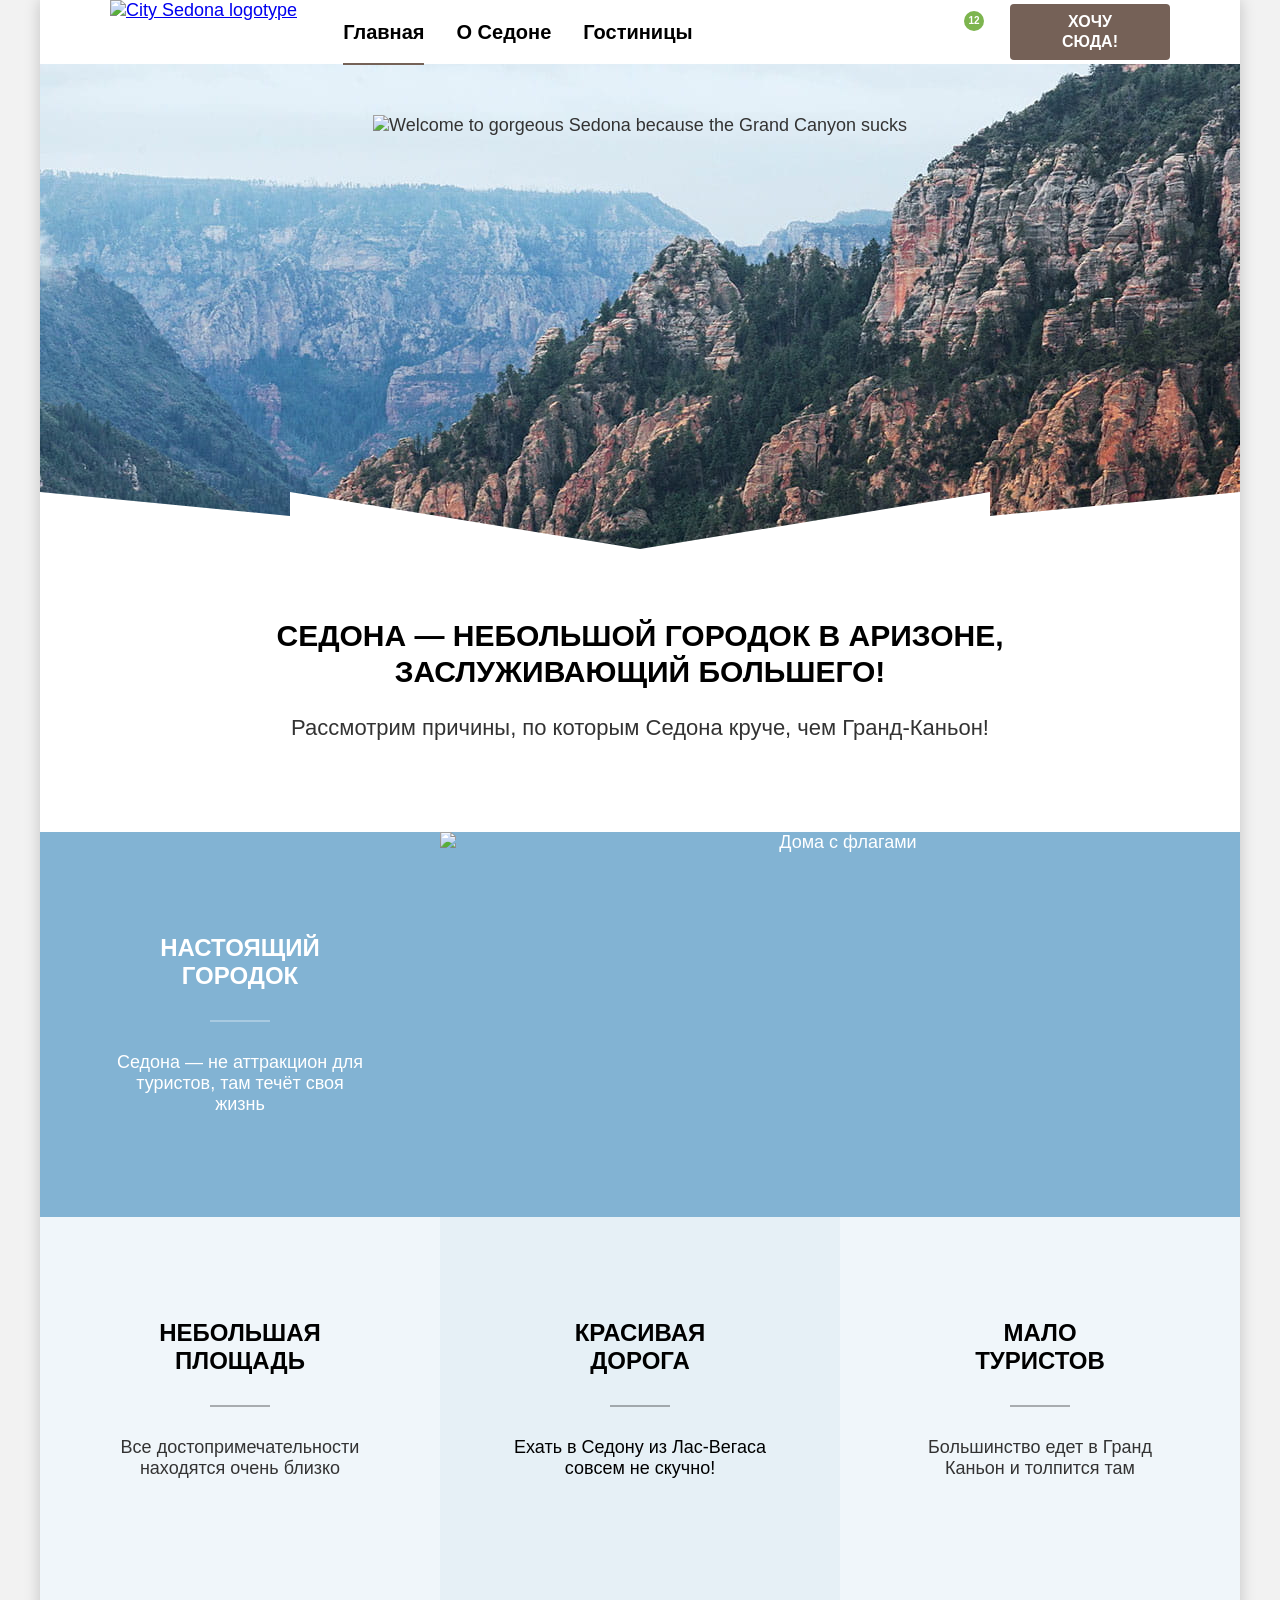
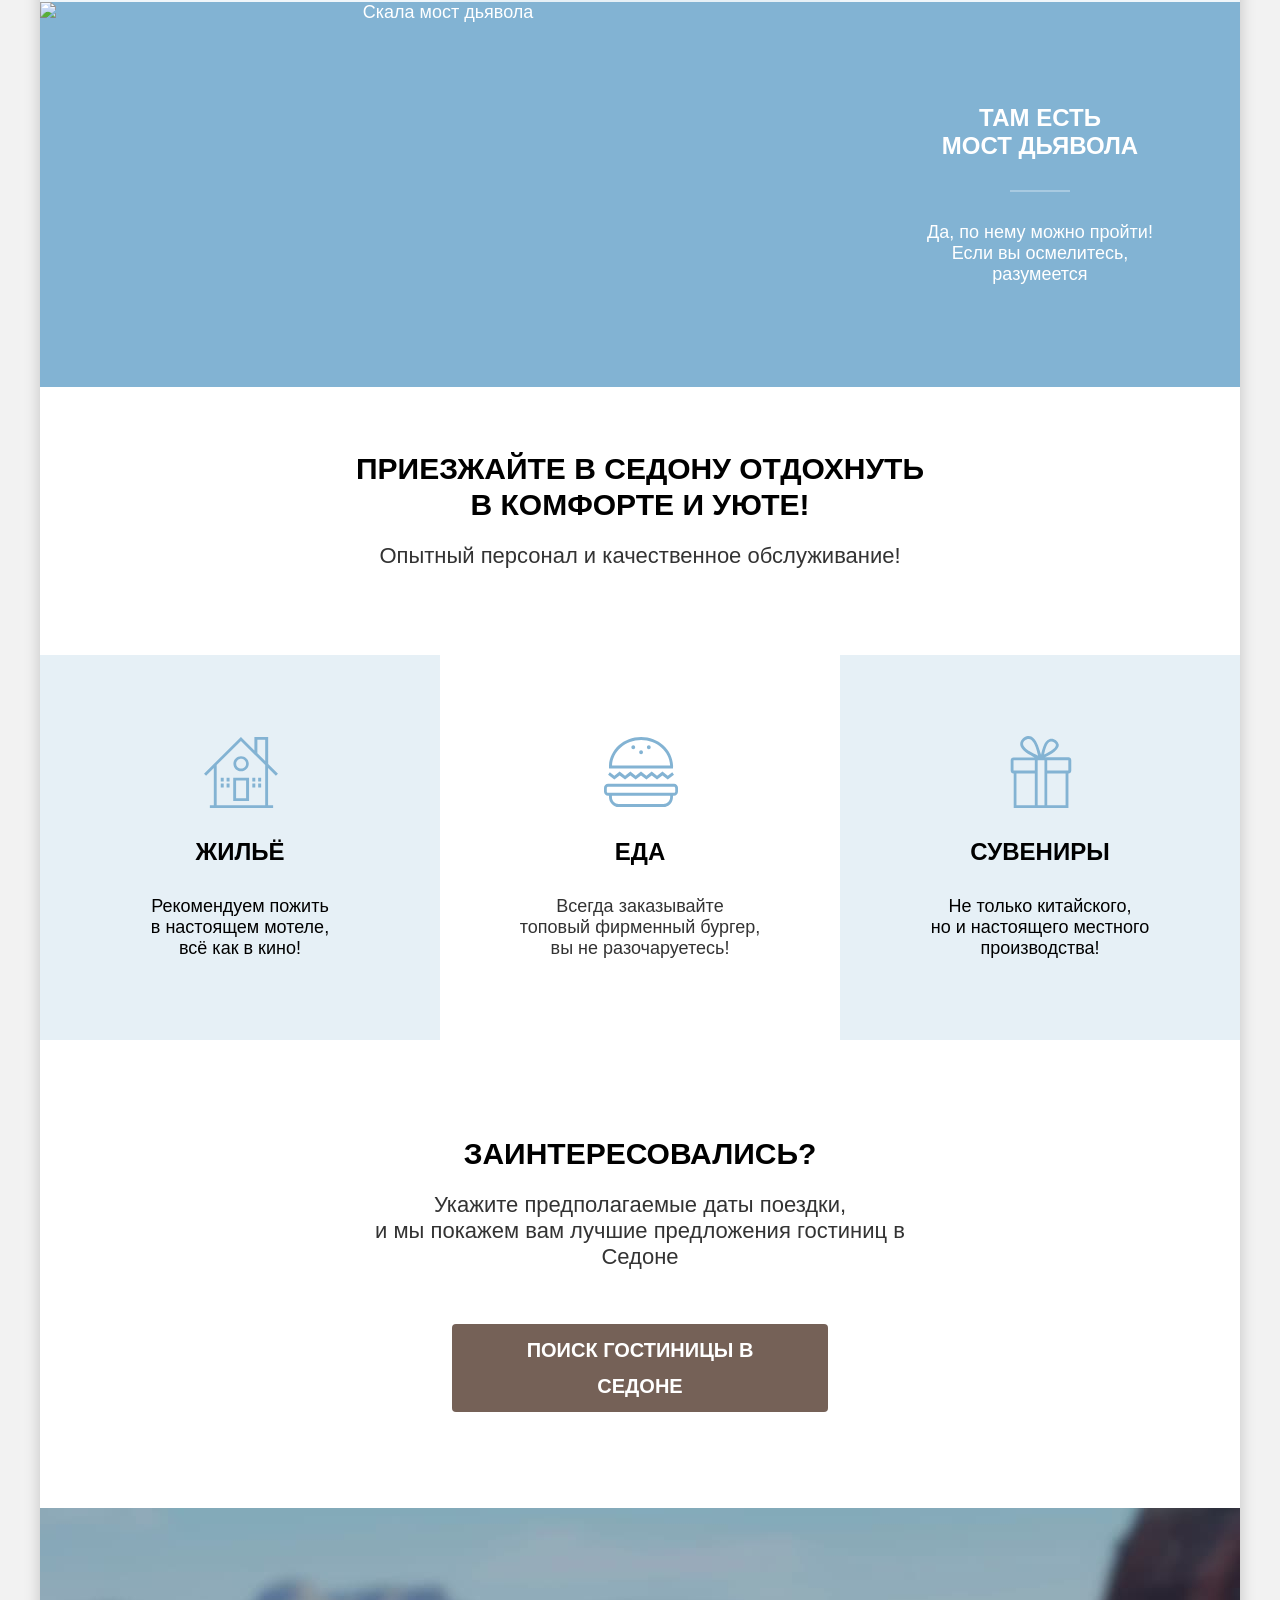
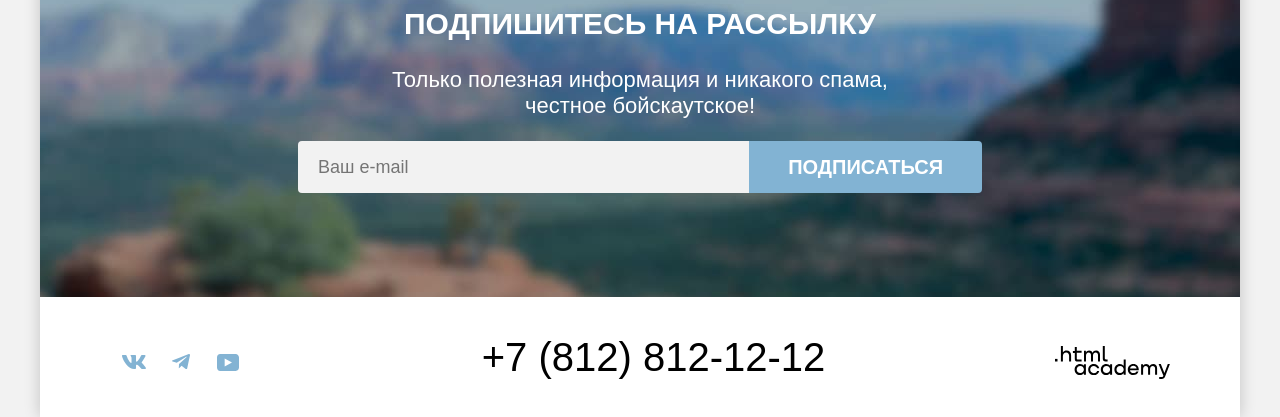
==== commit 97ec5369: "Добавляет стили кнопкам. Оптимизирует проект для Firefox" ====
--- a/index.html
+++ b/index.html
@@ -3,6 +3,7 @@
 
   <head>
     <meta charset="utf-8">
+    <link rel="icon" href="images/favicon.png" type="images/png" sizes="32x32">
     <link rel="stylesheet" href="styles/styles.css">
     <title>HTML Academy: Седона</title>
   </head>
@@ -17,7 +18,8 @@
           </a>
           <ul class="list navigation-list">
             <li class="navigation-item">
-              <a class="navigation-link navigation-link-current" href="index.html" aria-current="page">Главная</a>
+              <a class="navigation-link navigation-link-current" href="index.html" aria-current="page"
+                type="button">Главная</a>
             </li>
             <li class="navigation-item">
               <a class="navigation-link" href="#">О Cедоне</a>
@@ -38,7 +40,7 @@
               </a>
             </li>
             <li class="navigation-item">
-              <a class="navigation-link button brown-button" href="#">Хочу сюда!</a>
+              <a class="navigation-link button brown-button" type="button" href="#">Хочу сюда!</a>
             </li>
           </ul>
         </nav>
@@ -203,8 +205,9 @@
           <h2 class="slogan-title">Поиск гостиницы в Седоне</h2>
           <button class="modal-close-button" type="button">
             <svg width="20" height="20" viewBox="0 0 20 20" xmlns="http://www.w3.org/2000/svg">
-<path d="M17 4.29231L15.7077 3L10 8.70769L4.29231 3L3 4.29231L8.70769 10L3 15.7077L4.29231 17L10 11.2923L15.7077 17L17 15.7077L11.2923 10L17 4.29231Z"/>
-</svg>
+              <path
+                d="M17 4.29231L15.7077 3L10 8.70769L4.29231 3L3 4.29231L8.70769 10L3 15.7077L4.29231 17L10 11.2923L15.7077 17L17 15.7077L11.2923 10L17 4.29231Z" />
+            </svg>
 
             <span class="visually-hidden">Закрыть модальное окно</span>
           </button>
--- a/styles/styles.css
+++ b/styles/styles.css
@@ -74,6 +74,13 @@
 
 .button:focus-visible {
   outline: none;
+}
+
+.button:disabled {
+  cursor: default;
+  pointer-events: none;
+  background-color: #e0e0e0;
+  color: #a0a0a0;
 }
 
 .list {
@@ -415,6 +422,7 @@
   font-size: 18px;
   line-height: 24px;
   border: none;
+  outline: none;
   width: 452px;
   height: 52px;
   padding-left: 20px;
@@ -427,10 +435,6 @@
   border-top-left-radius: 4px;
 }
 
-.subscribe-light .distribution-input {
-  background-color: rgb(255, 255, 255);
-}
-
 .search-hotel {
   min-width: 592px;
   padding-top: 96px;
@@ -519,6 +523,8 @@
 
 .contacts-phone:hover,
 .contacts-phone:focus {
+  border: none;
+  outline: none;
   color: #756157;
 }
 
@@ -623,7 +629,12 @@
 .catalog-filters {
   display: flex;
   flex-wrap: wrap;
-  justify-content: space-between;
+  justify-content: left;
+  gap: 70px;
+}
+
+.catalog-filters > .catalog-filter-group:nth-child(2) {
+  margin-right: 81px;
 }
 
 .catalog-filter-group {
@@ -709,8 +720,9 @@
   width: 10px;
   border-radius: 50%;
   background-color: rgb(63, 94, 114);
-  left: 5px;
-  top: 5px;
+  left: 50%;
+  top: 50%;
+  transform: translate(-50%, -50%);
   content: "";
 }
 
@@ -718,11 +730,21 @@
   display: flex;
   justify-content: space-between;
   align-items: center;
-  margin-bottom: 45px;
+  margin-bottom: 44px;
 }
 
 .control-input:focus-visible + .control-mark {
   outline: 3px solid rgb(131, 179, 211);
+}
+
+.control-input:disabled + .control-mark {
+  background-color: rgba(255, 255, 255, 0.3);
+  cursor: default;
+}
+
+.control-input:disabled ~ .control-label {
+  color: rgba(255, 255, 255, 0.3);
+  cursor: default;
 }
 
 .input-wrapper {
@@ -750,6 +772,10 @@
   margin: 0;
 }
 
+.input-wrapper input {
+  -moz-appearance: textfield;
+}
+
 .input-wrapper label {
   position: absolute;
   right: 20px;
@@ -824,16 +850,17 @@
 
 .field:focus-visible {
   border: 0;
-  outline: 3px solid rgb(131, 179, 211);
+  outline: 2px solid rgb(131, 179, 211);
   background-color: rgb(230, 230, 230);
 }
 
 .filters-action-buttons {
   display: flex;
   flex-direction: column;
-  justify-content: center;
-  gap: 32px;
+  justify-content: space-between;
+  height: 104px;
   width: 191px;
+  align-self: flex-end;
 
 }
 
@@ -1443,6 +1470,10 @@
   margin: 0;
 }
 
+.amount-input {
+  -moz-appearance: textfield;
+}
+
 .adult {
   grid-area: adult;
 }
@@ -1470,7 +1501,7 @@
 
 .modal-button:active {
   color: rgba(255, 255, 255, 0.3);
-    outline: none;
+  outline: none;
   background-color: rgb(104, 162, 202);
 }
 
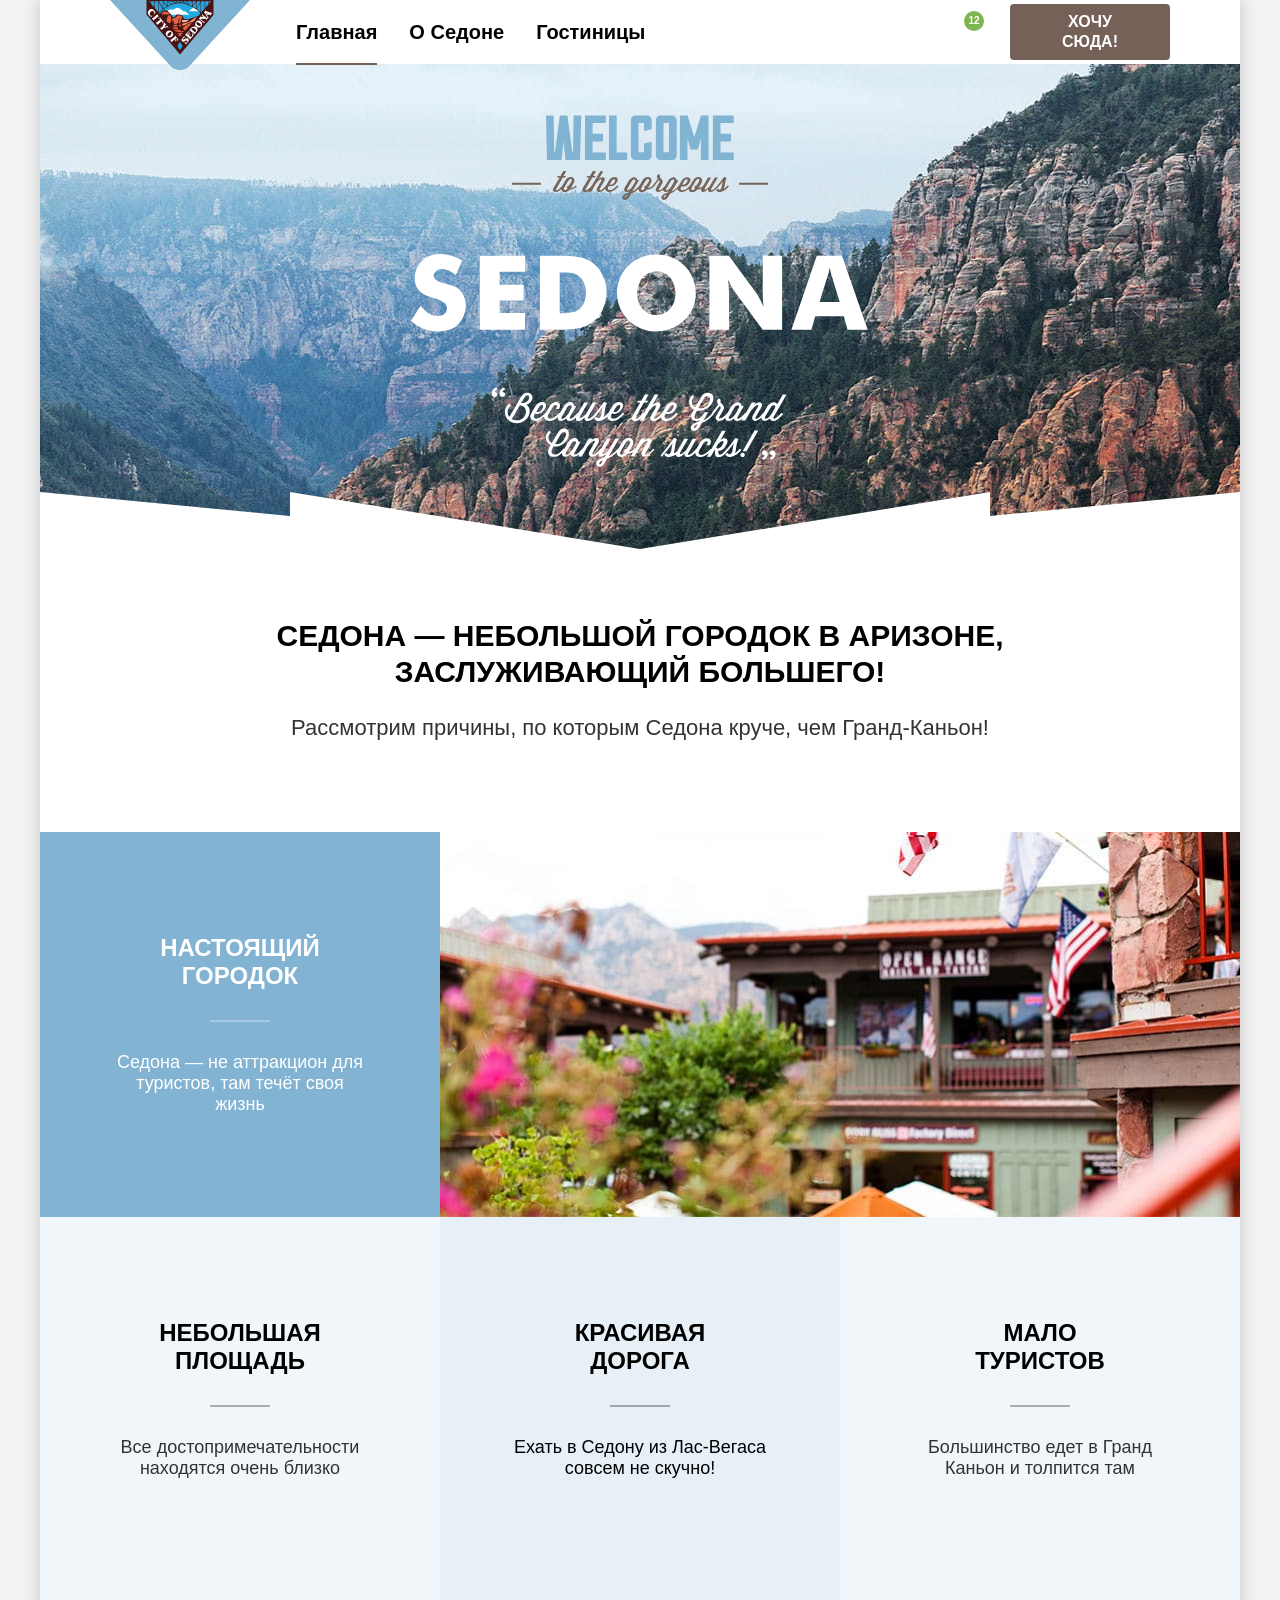
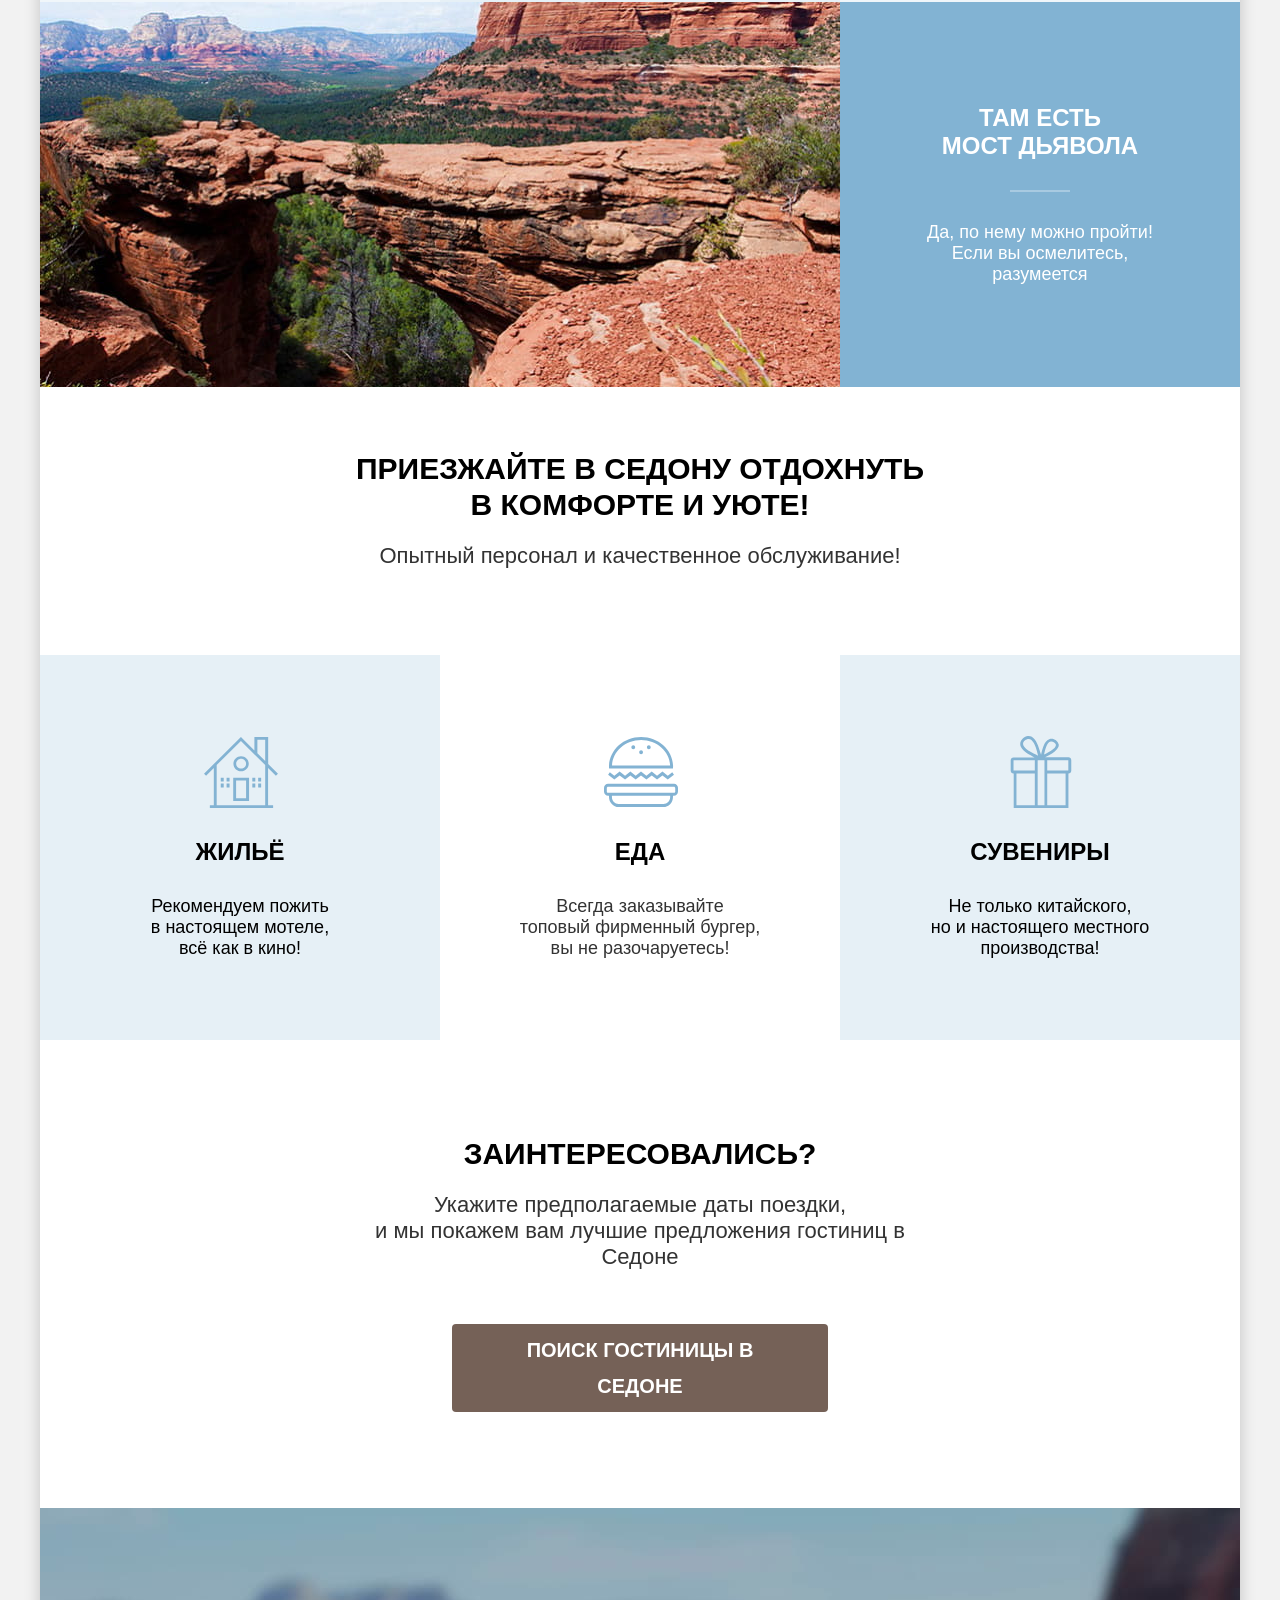
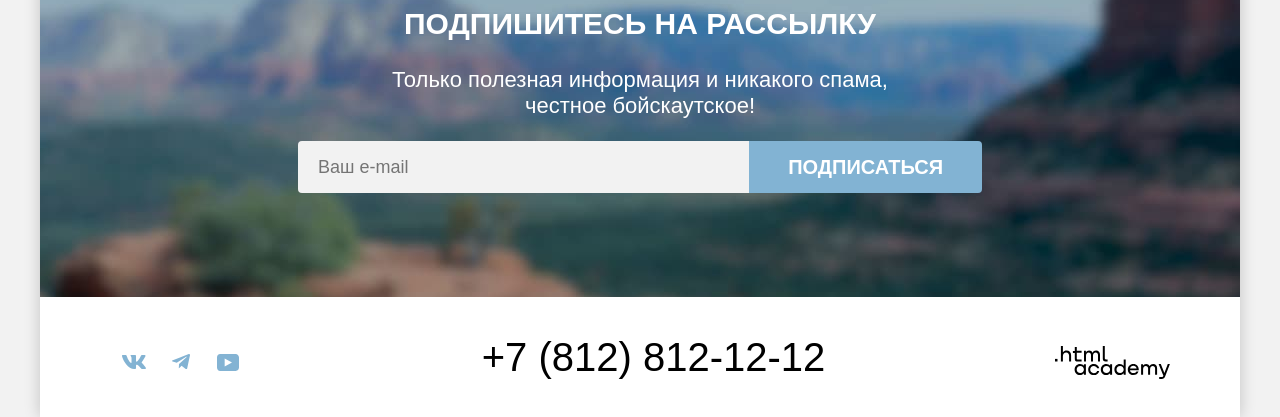
==== commit 2f927159: "Исправляет ошибки при автоматической проверке" ====
--- a/index.html
+++ b/index.html
@@ -3,7 +3,7 @@
 
   <head>
     <meta charset="utf-8">
-    <link rel="icon" href="images/favicon.png" type="images/png" sizes="32x32">
+    <link rel="icon" href="images/favicon.ico" type="image/x-icon">
     <link rel="stylesheet" href="styles/styles.css">
     <title>HTML Academy: Седона</title>
   </head>
@@ -18,8 +18,7 @@
           </a>
           <ul class="list navigation-list">
             <li class="navigation-item">
-              <a class="navigation-link navigation-link-current" href="index.html" aria-current="page"
-                type="button">Главная</a>
+              <a class="navigation-link navigation-link-current" href="index.html" aria-current="page">Главная</a>
             </li>
             <li class="navigation-item">
               <a class="navigation-link" href="#">О Cедоне</a>
@@ -40,7 +39,7 @@
               </a>
             </li>
             <li class="navigation-item">
-              <a class="navigation-link button brown-button" type="button" href="#">Хочу сюда!</a>
+              <a class="navigation-link button brown-button" href="#">Хочу сюда!</a>
             </li>
           </ul>
         </nav>
@@ -95,15 +94,15 @@
           <p class="slogan-text">Опытный персонал и качественное обслуживание!</p>
           <ul class="list advantages-list">
             <li class="advantage-item middle-color-card">
-              <h3 class="advantage-title service-title-icon">Жильё</h3>
+              <h3 class="advantage-title service-title-icon advantage-housing">Жильё</h3>
               <p class="advantage-text">Рекомендуем пожить<br> в настоящем мотеле,<br> всё как в кино!</p>
             </li>
             <li class="advantage-item white-color-card">
-              <h3 class="advantage-title service-title-icon">Еда</h3>
+              <h3 class="advantage-title service-title-icon advantage-food">Еда</h3>
               <p class="advantage-text">Всегда заказывайте<br> топовый фирменный бургер,<br> вы не разочаруетесь!</p>
             </li>
             <li class="advantage-item middle-color-card">
-              <h3 class="advantage-title service-title-icon">Сувениры</h3>
+              <h3 class="advantage-title service-title-icon advantage-gifts">Сувениры</h3>
               <p class="advantage-text">Не только китайского,<br> но и настоящего местного<br> производства!</p>
             </li>
           </ul>
--- a/styles/styles.css
+++ b/styles/styles.css
@@ -328,15 +328,15 @@
   background-position: center;
 }
 
-.local-service .advantage-item:nth-child(1) .advantage-title::before {
+.advantage-housing::before {
   background-image: url("../images/advantage_house_icon.svg");
 }
 
-.local-service .advantage-item:nth-child(2) .advantage-title::before {
+.advantage-food::before {
   background-image: url("../images/advantage_burger_icon.svg");
 }
 
-.local-service .advantage-item:nth-child(3) .advantage-title::before {
+.advantage-gifts::before {
   background-image: url("../images/advantage_gift_icon.svg");
 }
 
@@ -783,12 +783,12 @@
   color: rgba(0, 0, 0, 0.3);
 }
 
-.range-cost-inputs > .input-wrapper:first-child > input {
+.price-from {
   border-top-left-radius: 4px;
   border-bottom-left-radius: 4px;
 }
 
-.range-cost-inputs > .input-wrapper:last-child > input {
+.price-to {
   border-top-right-radius: 4px;
   border-bottom-right-radius: 4px;
 }
@@ -1025,10 +1025,6 @@
   gap: 16px;
 }
 
-.hotel-item > a:first-child > h3 {
-  margin: 0;
-}
-
 .hotel-item-link {
   text-decoration: none;
   grid-column: 1 / -1;
@@ -1040,6 +1036,7 @@
   line-height: 28px;
   color: #000000;
   text-align: start;
+  margin: 0;
 }
 
 .hotel-item > span {
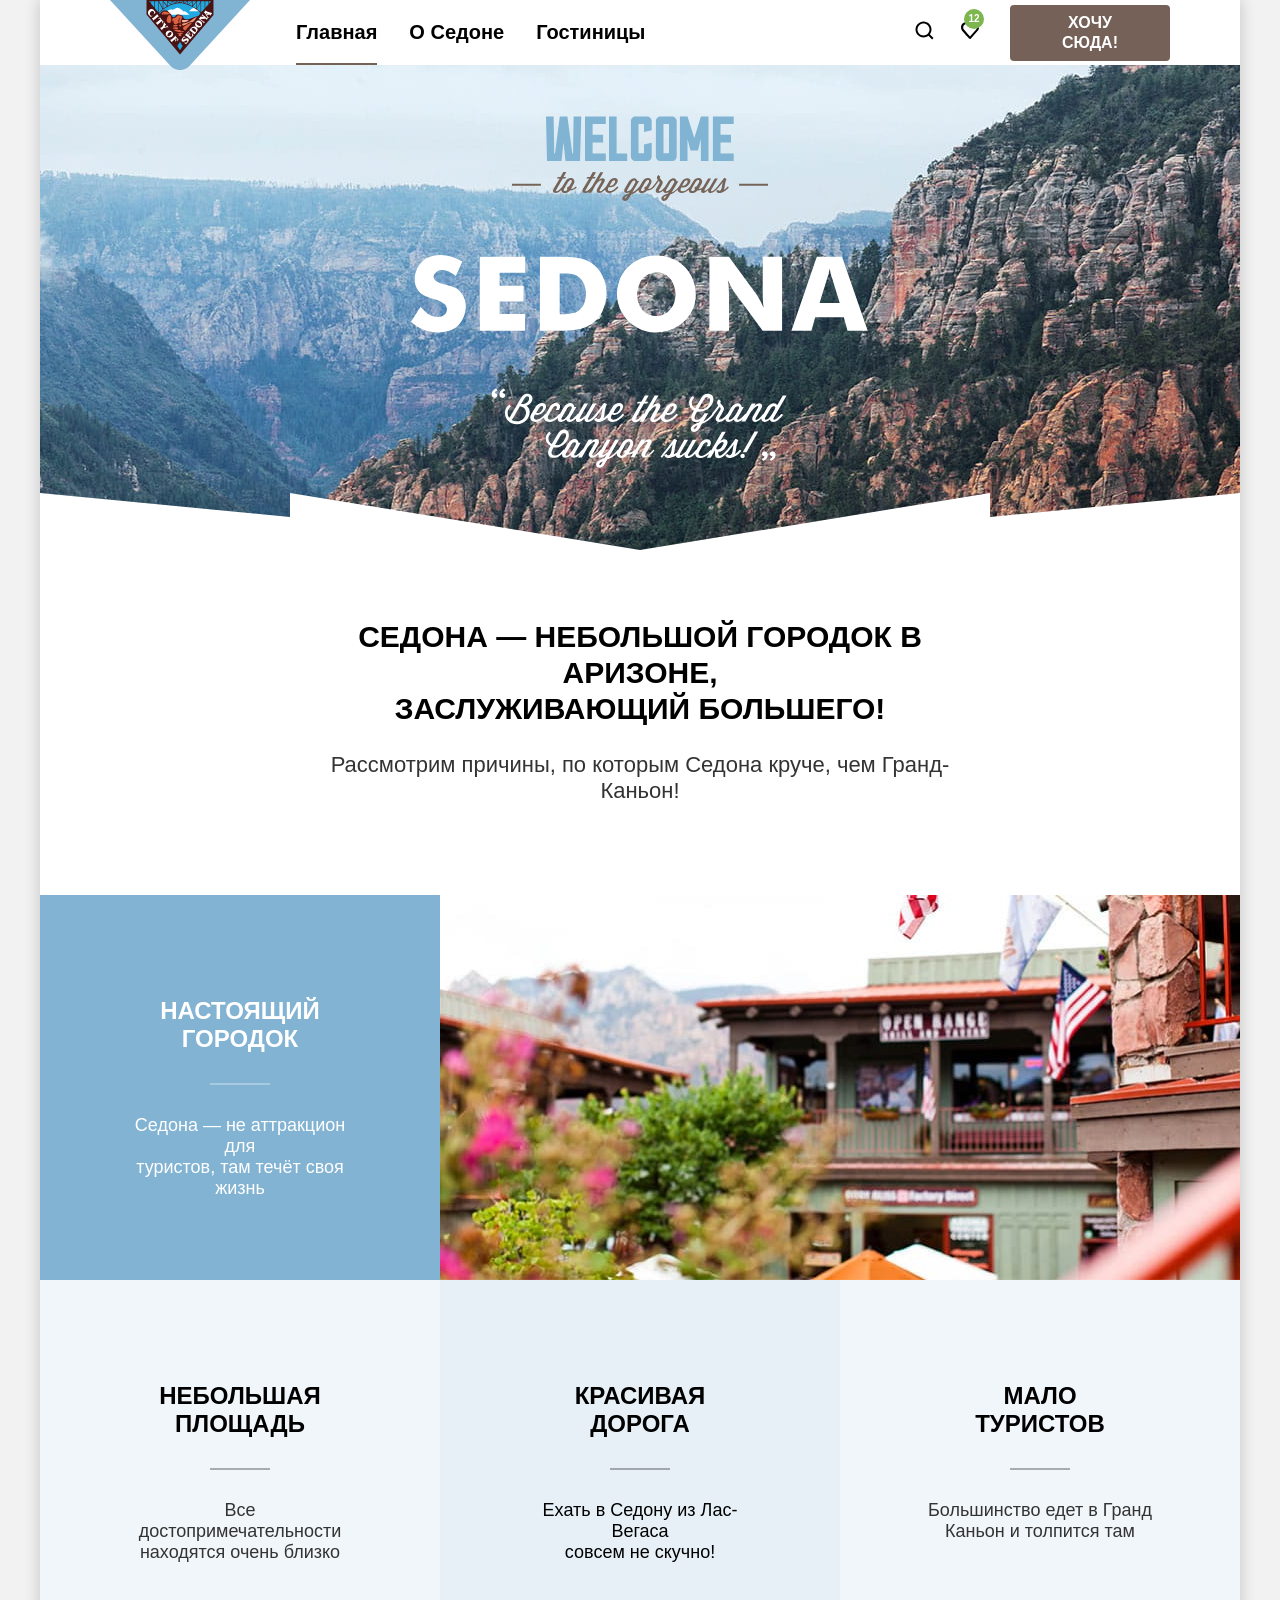
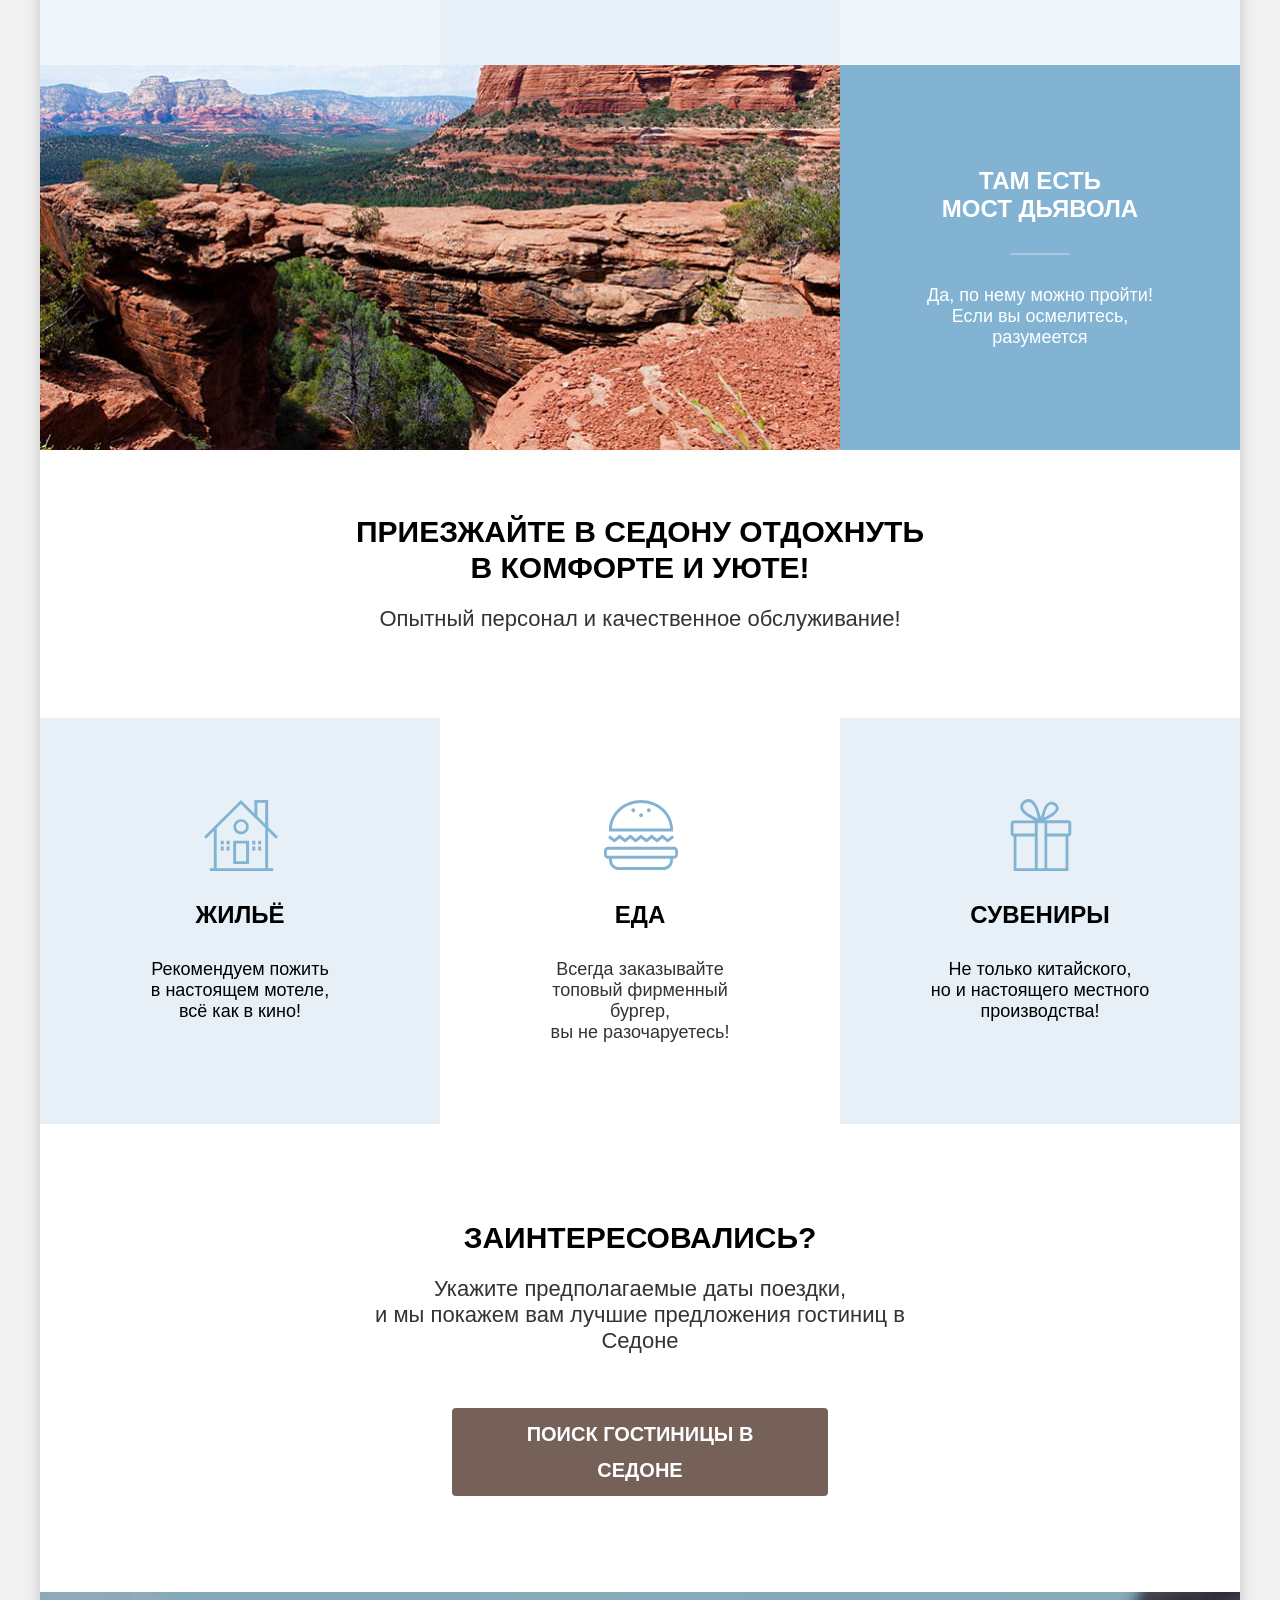
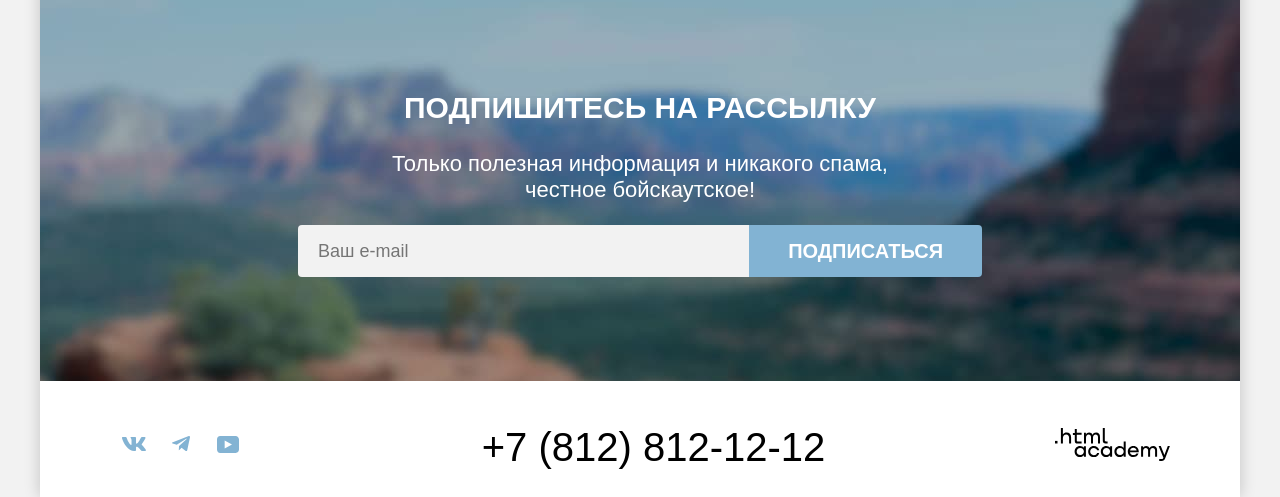
==== commit 77c51460: "Исправляет замечания перед проверкой" ====
--- a/index.html
+++ b/index.html
@@ -3,7 +3,8 @@
 
   <head>
     <meta charset="utf-8">
-    <link rel="icon" href="images/favicon.ico" type="image/x-icon">
+    <link rel="icon" href="favicon.ico">
+    <link rel="icon" type="image/png" href="images/favicon.png">
     <link rel="stylesheet" href="styles/styles.css">
     <title>HTML Academy: Седона</title>
   </head>
@@ -29,12 +30,20 @@
           </ul>
           <ul class="list navigation-list navigation-user">
             <li class="navigation-item">
-              <a class="navigation-link search" href="#">
+              <a class="navigation-link navigation-link-user search" href="#">
+                <svg width="20" height="20" viewBox="0 0 20 20" xmlns="http://www.w3.org/2000/svg">
+                  <path
+                    d="M19.5 18.0083L15.8 14.3287C16.8 13.0359 17.5 11.3453 17.5 9.4558C17.5 5.08011 13.9 1.5 9.5 1.5C5.1 1.5 1.5 5.17956 1.5 9.55525C1.5 13.9309 5.1 17.511 9.5 17.511C11.3 17.511 13 16.9144 14.4 15.8204L18.1 19.5L19.5 18.0083ZM9.5 15.5221C6.2 15.5221 3.5 12.837 3.5 9.55525C3.5 6.27348 6.2 3.5884 9.5 3.5884C12.8 3.5884 15.5 6.27348 15.5 9.55525C15.5 12.837 12.8 15.5221 9.5 15.5221Z" />
+                </svg>
                 <span class="visually-hidden">Поиск</span>
               </a>
             </li>
             <li class="navigation-item">
-              <a class="navigation-link favorite" href="#">
+              <a class="navigation-link navigation-link-user favorite" href="#">
+                <svg width="20" height="20" viewBox="0 0 20 20" xmlns="http://www.w3.org/2000/svg">
+                  <path
+                    d="M9.9 19C9.6 19 9.3 18.9 9.1 18.6C3.7 12.5 2.4 11.1 2.1 10.7C1.4 9.8 1 8.6 1 7.4C1 4.4 3.4 2 6.5 2C7.8 2 9 2.5 10 3.3C11 2.5 12.3 2 13.5 2C16.5 2 19 4.4 19 7.4C19 8.7 18.5 9.9 17.7 10.8L10.7 18.7C10.5 18.9 10.3 19 9.9 19ZM3.9 9.5C4.2 9.9 7.4 13.5 10 16.4L16.2 9.4C16.7 8.9 16.9 8.2 16.9 7.4C16.9 5.6 15.4 4.1 13.6 4.1C12.6 4.1 11.6 4.6 10.9 5.4C10.6 5.7 10.3 5.8 10 5.8C9.7 5.8 9.4 5.6 9.2 5.4C8.5 4.6 7.5 4.1 6.5 4.1C4.7 4.1 3.2 5.6 3.2 7.4C3.1 8.3 3.5 9 3.9 9.5C3.8 9.5 3.8 9.5 3.9 9.5Z" />
+                </svg>
                 <span class="visually-hidden">Избранное</span>
               </a>
             </li>
@@ -44,7 +53,6 @@
           </ul>
         </nav>
       </header>
-
       <main class="page-index">
         <h1 class="visually-hidden">Город Седона</h1>
         <section class="hero" data-test="hero">
@@ -123,6 +131,7 @@
           <p class="slogan-text white-text">Только полезная информация и никакого спама,<br> честное бойскаутское!</p>
           <form class="subscribe-form" action="https://echo.htmlacademy.ru" method="post">
             <input class="distribution-input" type="email" name="distribution" placeholder="Ваш e-mail" required>
+            <span class="visually-hidden">Введите электронную почту</span>
             <button class="distribute-button button blue-button" type="submit">Подписаться</button>
           </form>
         </section>
@@ -139,7 +148,6 @@
                   <path fill-rule="evenodd" clip-rule="evenodd"
                     d="M23.45 0.948C23.616 0.402 23.45 0 22.655 0H20.03C19.362 0 19.054 0.347 18.887 0.73C18.887 0.73 17.552 3.926 15.661 6.002C15.049 6.604 14.771 6.795 14.437 6.795C14.27 6.795 14.019 6.604 14.019 6.057V0.948C14.019 0.292 13.835 0 13.279 0H9.151C8.734 0 8.483 0.304 8.483 0.593C8.483 1.214 9.429 1.358 9.526 3.106V6.904C9.526 7.737 9.373 7.888 9.039 7.888C8.149 7.888 5.984 4.677 4.699 1.003C4.45 0.288 4.198 0 3.527 0H0.9C0.15 0 0 0.347 0 0.73C0 1.412 0.89 4.8 4.145 9.281C6.315 12.341 9.37 14 12.153 14C13.822 14 14.028 13.632 14.028 12.997V10.684C14.028 9.947 14.186 9.8 14.715 9.8C15.105 9.8 15.772 9.992 17.33 11.467C19.11 13.216 19.403 14 20.405 14H23.03C23.78 14 24.156 13.632 23.94 12.904C23.702 12.18 22.852 11.129 21.725 9.882C21.113 9.172 20.195 8.407 19.916 8.024C19.527 7.533 19.638 7.314 19.916 6.877C19.916 6.877 23.116 2.451 23.449 0.948H23.45Z" />
                 </svg>
-
               </a>
             </li>
             <li class="footer-social-item">
@@ -149,7 +157,6 @@
                   <path
                     d="M16.785 0.0992597L0.840489 6.24776C-0.247661 6.68481 -0.241365 7.29184 0.640845 7.56253L4.73445 8.83953L14.2058 2.8637C14.6537 2.59121 15.0629 2.7378 14.7265 3.03636L7.05283 9.96185H7.05103L7.05283 9.96275L6.77045 14.1823C7.18413 14.1823 7.36669 13.9925 7.59871 13.7686L9.58705 11.8351L13.7229 14.89C14.4855 15.31 15.0332 15.0941 15.2229 14.1841L17.9379 1.38885C18.2158 0.274623 17.5126 -0.229883 16.785 0.0992597Z" />
                 </svg>
-
               </a>
             </li>
             <li class="footer-social-item">
@@ -159,7 +166,6 @@
                   <path
                     d="M18.607 0H3.17413C1.31343 0 0 1.59375 0 3.4V13.4937C0 15.4062 1.31343 17 3.17413 17H18.8259C20.4677 17 22 15.4062 22 13.6V3.4C21.7811 1.59375 20.4677 0 18.607 0ZM7.66169 12.5375V4.4625L14.995 8.5L7.66169 12.5375Z" />
                 </svg>
-
               </a>
             </li>
           </ul>
@@ -194,11 +200,9 @@
             <path
               d="M109.4 27L105.8 18.1H103.6L108.4 29.7C108.1 30.6 107.7 30.9 106.7 30.9H104.2V32.9H106.7C108.5 32.9 109.5 32.1 110.2 30.3L114.9 18.1H112.8L109.4 27Z" />
           </svg>
-
           <span class="visually-hidden">Ссылка логотип академии</span>
         </a>
       </footer>
-
       <div class="modal-container modal-hidden">
         <div class="modal">
           <h2 class="slogan-title">Поиск гостиницы в Седоне</h2>
@@ -207,7 +211,6 @@
               <path
                 d="M17 4.29231L15.7077 3L10 8.70769L4.29231 3L3 4.29231L8.70769 10L3 15.7077L4.29231 17L10 11.2923L15.7077 17L17 15.7077L11.2923 10L17 4.29231Z" />
             </svg>
-
             <span class="visually-hidden">Закрыть модальное окно</span>
           </button>
           <form class="search-hotels-form" action="https://echo.htmlacademy.ru" method="get">
@@ -222,7 +225,6 @@
             <label class="label-title adult" for="adult-input">Взрослые:</label>
             <div class="amount-adults">
               <button class="amount-button decrement" type="button" aria-label="Уменьшить количество взрослых">
-
                 <svg class="amount-icon" width="20" height="20" viewBox="0 0 20 20" xmlns="http://www.w3.org/2000/svg">
                   <path d="M3 9V11H17V9H3Z" />
                 </svg>
@@ -230,11 +232,9 @@
               <input class="amount-input adult-amount-input-field" id="adult-input" name="adult-field" type="number"
                 value="2" required>
               <button class="amount-button increment" type="button" aria-label="Увеличить количество взрослых">
-
                 <svg class="amount-icon" width="20" height="20" viewBox="0 0 20 20" xmlns="http://www.w3.org/2000/svg">
                   <path d="M17 9H11V3H9V9H3V11H9V17H11V11H17V9Z" />
                 </svg>
-
               </button>
             </div>
             <div class="kids-wrapper">
@@ -258,15 +258,11 @@
               </button>
               <input class="amount-input kids-amount-input-field" id="kids-input" name="kids-field" type="number"
                 value="2">
-
               <button class="amount-button increment" type="button" aria-label="Увеличить количество детей">
-
                 <svg class="amount-icon" width="20" height="20" viewBox="0 0 20 20" xmlns="http://www.w3.org/2000/svg">
                   <path d="M17 9H11V3H9V9H3V11H9V17H11V11H17V9Z" />
                 </svg>
-
-              </button>
-
+              </button>
             </div>
             <button class="button modal-button" type="submit">Найти</button>
           </form>
@@ -274,5 +270,4 @@
       </div>
     </div>
   </body>
-
 </html>
--- a/styles/styles.css
+++ b/styles/styles.css
@@ -90,6 +90,7 @@
 }
 
 /* Хедер */
+
 .navigation {
   display: flex;
   padding-left: 70px;
@@ -144,7 +145,7 @@
   left: 16px;
   bottom: -1px;
   height: 2px;
-  background-color: rgb(117, 98, 87);
+  background-color: #756257;
 }
 
 .navigation-link.button {
@@ -156,17 +157,20 @@
   width: 92px;
 }
 
-.search {
-  background-image: url("../images/search.svg");
-  background-repeat: no-repeat;
-  background-position: center;
-}
-
+.navigation-link:hover,
+.navigation-link:focus-visible {
+  outline: none;
+  color: #756157;
+}
+
+.navigation-link:active {
+  color: #817974;
+}
+
+.search,
 .favorite {
-  position: relative;
-  background-image: url("../images/heart.svg");
-  background-repeat: no-repeat;
-  background-position: center;
+  fill: #000000;
+  transition: background-color 0.2s ease;
 }
 
 .favorite::after {
@@ -174,7 +178,7 @@
   content: "12";
   top: 9px;
   right: 8px;
-  background-color: rgb(125, 181, 79);
+  background-color: #7db54f;
   height: 20px;
   width: 20px;
   border-radius: 50%;
@@ -182,7 +186,20 @@
   align-items: center;
   justify-content: center;
   font-size: 10px;
-  color: rgb(255, 255, 255);
+  color: #ffffff;
+}
+
+.search:hover,
+.search:focus-visible,
+.favorite:hover,
+.favorite:focus-visible {
+  fill: #756257;
+  outline: none;
+}
+
+.search:active,
+.favorite:active {
+  fill: #817974;
 }
 
 /* Главная страница */
@@ -208,6 +225,8 @@
 .slogan {
   padding-top: 69px;
   padding-bottom: 69px;
+  padding-left: 258px;
+  padding-right: 258px;
 }
 
 .slogan-title {
@@ -240,7 +259,6 @@
   background-color: #82b3d3;
   vertical-align: middle;
 }
-
 
 .advantage-item-wide {
   grid-column: 1 / -1;
@@ -266,6 +284,8 @@
   padding-top: 102px;
   margin-top: 0;
   margin-bottom: 62px;
+  padding-left: 85px;
+  padding-right: 85px;
 }
 
 .advantages .advantage-title::after {
@@ -282,7 +302,7 @@
 }
 
 .white-color-card {
-  background-color: rgb(255, 255, 255);
+  background-color: #ffffff;
 }
 
 .white-title {
@@ -310,6 +330,12 @@
 
 .local-service {
   padding-top: 64px;
+}
+
+.local-service .slogan-title,
+.local-service .slogan-text {
+  padding-left: 258px;
+  padding-right: 258px;
 }
 
 .local-service .advantage-title {
@@ -340,6 +366,16 @@
   background-image: url("../images/advantage_gift_icon.svg");
 }
 
+.advantage-text {
+  padding-bottom: 81px;
+}
+
+.advantage-text,
+.advantage-description {
+  padding-left: 85px;
+  padding-right: 85px;
+}
+
 .local-service .advantage-text {
   margin: 0;
 }
@@ -363,10 +399,10 @@
 /* Подписка */
 
 .subscribe {
-  background-color: rgb(58, 80, 104);
+  background-color: #3a5068;
   background-image: url("../images/subscribe_background.jpg");
   background-repeat: no-repeat;
-  background-size: 100% auto;
+  background-size: cover;
   text-align: center;
   border: none;
   color: #ffffff;
@@ -378,7 +414,7 @@
 
 .subscribe-light {
   background-image: none;
-  background-color: rgb(255, 255, 255);
+  background-color: #ffffff;
   width: 684px;
   padding: 96px 258px 104px;
 }
@@ -422,7 +458,6 @@
   font-size: 18px;
   line-height: 24px;
   border: none;
-  outline: none;
   width: 452px;
   height: 52px;
   padding-left: 20px;
@@ -461,6 +496,7 @@
 }
 
 /* Футер */
+
 .page-footer {
   display: flex;
   justify-content: space-between;
@@ -485,8 +521,6 @@
   width: 33.33%;
 }
 
-
-
 .footer-social-link {
   display: flex;
   align-items: center;
@@ -496,12 +530,12 @@
 }
 
 .footer-social-icon {
-  fill: rgb(131, 179, 211);
+  fill: #83b3d3;
 }
 
 .footer-social-link:hover > svg,
 .footer-social-link:focus-visible > svg {
-  fill: rgb(104, 162, 202);
+  fill: #68a2ca;
 }
 
 .footer-social-link:active > svg {
@@ -509,7 +543,9 @@
 }
 
 .contacts-phone-item {
-  min-height: 50px;
+  min-height: 46px;
+  display: flex;
+  align-items:end;
 }
 
 .contacts-phone {
@@ -518,7 +554,7 @@
   color: #000000;
   font-size: 40px;
   line-height: 40px;
-  min-width: 720px;
+  max-width: 720px;
 }
 
 .contacts-phone:hover,
@@ -541,18 +577,17 @@
 }
 
 .footer-logo > svg {
-  fill: rgb(0, 0, 0);
+  fill: #000000;
 }
 
 .footer-logo:hover svg,
 .footer-logo:focus-visible > svg {
-  fill: rgb(117, 97, 87);
+  fill: #756157;
 }
 
 .footer-logo:active > svg {
   fill: rgba(117, 97, 87, 0.3);
 }
-
 
 /* Каталог фильтры */
 
@@ -560,7 +595,7 @@
   background-image: url("../images/catalog/filters_background.jpg");
   background-color: #8b5547;
   background-repeat: no-repeat;
-  background-size: 100% auto;
+  background-size: cover;
   color: #ffffff;
   padding-top: 35px;
   padding-right: 70px;
@@ -580,7 +615,6 @@
   font-weight: 700;
   text-align: left;
 }
-
 
 .breadcrumbs-list {
   display: flex;
@@ -613,9 +647,9 @@
 .breadcrumbs-item:not(:first-child)::before {
   position: absolute;
   content: "";
-  background-image: url("../images/catalog/breadcrumbs-divider.svg");
+  background-image: url("../images/catalog/breadcrumbs_divider.svg");
   background-repeat: no-repeat;
-  color: white;
+  color: #ffffff;
   left: -16px;
   top: 7px;
   width: 7px;
@@ -624,8 +658,6 @@
 
 /* Фильтры */
 
-
-
 .catalog-filters {
   display: flex;
   flex-wrap: wrap;
@@ -705,7 +737,7 @@
   position: absolute;
   width: 20px;
   height: 20px;
-  background-color: rgb(255, 255, 255);
+  background-color: #ffffff;
   border-radius: 4px;
   left: 0;
 }
@@ -719,7 +751,7 @@
   height: 10px;
   width: 10px;
   border-radius: 50%;
-  background-color: rgb(63, 94, 114);
+  background-color: #3f5e72;
   left: 50%;
   top: 50%;
   transform: translate(-50%, -50%);
@@ -734,7 +766,7 @@
 }
 
 .control-input:focus-visible + .control-mark {
-  outline: 3px solid rgb(131, 179, 211);
+  outline: 3px solid #83b3d3;
 }
 
 .control-input:disabled + .control-mark {
@@ -802,25 +834,25 @@
 .range-bar {
   position: absolute;
   height: 4px;
-  background-color: rgb(255, 255, 255);
+  background-color: #ffffff;
 }
 
 .range-toggle {
   position: absolute;
   height: 20px;
   width: 20px;
-  background-color: rgb(255, 255, 255);
+  background-color: #ffffff;
   border: none;
   border-radius: 5px;
   cursor: pointer;
 }
 
 .range-toggle:focus-visible {
-  outline: 3px solid rgb(131, 179, 211);
+  outline: 3px solid #83b3d3;
 }
 
 .range-toggle:active {
-  outline: 2px solid rgb(131, 179, 211);
+  outline: 2px solid #83b3d3;
 }
 
 .toggle-min {
@@ -840,18 +872,18 @@
   font-size: 18px;
   line-height: 24px;
   font-weight: 700;
-  background-color: rgb(0, 0, 0);
+  background-color: #000000;
   width: 143px;
 }
 
 .field:hover {
-  background-color: rgb(230, 230, 230);
+  background-color: #e6e6e6;
 }
 
 .field:focus-visible {
   border: 0;
-  outline: 2px solid rgb(131, 179, 211);
-  background-color: rgb(230, 230, 230);
+  outline: 2px solid #83b3d3;
+  background-color: #e6e6e6;
 }
 
 .filters-action-buttons {
@@ -861,7 +893,6 @@
   height: 104px;
   width: 191px;
   align-self: flex-end;
-
 }
 
 .submit-price-button,
@@ -886,30 +917,34 @@
 
 .sort-products {
   display: flex;
-  justify-content: space-between;
+  justify-content: left;
   align-items: center;
   padding-top: 50px;
   padding-bottom: 40px;
 }
 
 .amount-hotels {
+  display: block;
   color: #000000;
   font-size: 30px;
   line-height: 36px;
   font-weight: 700;
   text-transform: uppercase;
   text-align: left;
-  min-width: 477px;
-  margin-right: 4px;
+  max-width: 500px;
+  padding-right: 34px;
+  margin-right: 166px;
 }
 
 .select-control {
+  -moz-appearance: none;
+  background-color: #ffffff;
   width: 292px;
   height: 49px;
   border: 2px solid #e5e5e5;
   border-radius: 4px;
   margin-right: 5px;
-  padding-left: 20px;
+  padding-left: 19px;
   appearance: none;
   background-image: url("../images/catalog/sorting_selector_element.svg");
   background-position: right 20px center;
@@ -919,7 +954,7 @@
 .select-control:hover,
 .select-control:focus-visible {
   outline: none;
-  border-color: rgb(104, 162, 202);
+  border-color: #68a2ca;
 }
 
 .select-control:disabled {
@@ -934,20 +969,20 @@
   align-items: center;
   width: 168px;
   gap: 8px;
-  margin: 0;
+  margin: 0 ;
+  margin-left: auto;
   padding: 0;
 }
-
 
 .view-button {
   display: block;
   padding: 15px 14px;
   flex-wrap: wrap;
   border-radius: 4px;
-  border: 2px solid rgb(229, 229, 229);
+  border: 2px solid #e5e5e5;
   width: 16px;
   height: 14px;
-  background-color: rgb(255, 255, 255);
+  background-color: #ffffff;
 }
 
 .view-button:hover,
@@ -957,22 +992,22 @@
 
 .view-button:focus-visible {
   outline: none;
-  border: 2px solid rgb(104, 162, 194);
-}
-
-.sorting-buttons-item:first-child > .view-button {
+  border: 2px solid #68a2c2;
+}
+
+.table-view-button {
   background-image: url("../images/catalog/table_mode.svg");
   background-repeat: no-repeat;
   background-position: center;
 }
 
-.sorting-buttons-item:nth-child(2) > .view-button {
+.cards-view-button {
   background-image: url("../images/catalog/cards_mode.svg");
   background-repeat: no-repeat;
   background-position: center;
 }
 
-.sorting-buttons-item:last-child > .view-button {
+.list-view-button {
   background-image: url("../images/catalog/list_mode.svg");
   background-repeat: no-repeat;
   background-position: center;
@@ -982,10 +1017,7 @@
   border: 2px solid rgba(0, 0, 0);
 }
 
-
 /* Каталог гостиницы */
-
-
 
 .select-control {
   font-family: inherit;
@@ -1137,7 +1169,7 @@
   font-weight: 700;
   line-height: 60px;
   color: #ffffff;
-  background-color: rgb(130, 179, 211);
+  background-color: #82b3d3;
   border-radius: 4px;
   text-align: center;
   padding-left: 15px;
@@ -1145,22 +1177,22 @@
   text-decoration: none;
 }
 
-.pagination-item-link:not(.pagination-item-current > .pagination-item-link):hover,
-.pagination-item-link:not(.pagination-item-current > .pagination-item-link):focus-visible {
-  background-color: rgb(104, 162, 202);
-  outline: 1px solid rgb(130, 179, 211);
-  outline-offset: -1px;
-}
-
-.pagination-item-link:not(.pagination-item-current > .pagination-item-link):active {
-  background-color: rgb(130, 179, 211);
-  color: rgb(255, 255, 255, 0.3);
-}
-
-.pagination-item-current > .pagination-item-link {
+.pagination-item-link-current {
   background-color: #f2f2f2;
   color: #000000;
-  cursor: none;
+  cursor: unset;
+}
+
+.pagination-item-link:not(.pagination-item-link-current):hover,
+.pagination-item-link:not(.pagination-item-link-current):focus-visible {
+  background-color: #68a2ca;
+  outline: 1px solid #82b3d3;
+  outline-offset: -1px;
+}
+
+.pagination-item-link:not(.pagination-item-link-current):active {
+  background-color: #82b3d3;
+  color: rgba(255, 255, 255, 0.3);
 }
 
 .pagination-more {
@@ -1181,18 +1213,19 @@
 
 .brown-button:hover,
 .brown-button:focus {
-  background-color: rgb(97, 80, 72);
+  background-color: #615048;
 }
 
 .brown-button:active {
-  background-color: rgb(117, 97, 87);
+  background-color: #756157;
   color: rgba(255, 255, 255, 0.3);
 }
 
 .brown-button:disabled,
 .blue-button:disabled,
 .green-button:disabled {
-  background-color: rgb(229, 229, 229);
+  background-color: #e5e5e5;
+  color: #ffffff;
 }
 
 .button-transparent:hover {
@@ -1200,7 +1233,7 @@
 }
 
 .button-transparent:focus-visible {
-  outline: 3px solid rgb(131, 179, 211);
+  outline: 3px solid #83b3d3;
 }
 
 .button-transparent:active {
@@ -1209,27 +1242,28 @@
 
 .button-transparent:disabled {
   color: rgba(255, 255, 255, 0.1);
+  background-color: transparent;
 }
 
 .blue-button:hover,
 .blue-button:focus {
   outline: none;
-  background-color: rgb(104, 162, 202);
+  background-color: #68a2ca;
 }
 
 .blue-button:active {
-  background-color: rgb(130, 179, 211);
+  background-color: #82b3d3;
   color: rgba(255, 255, 255, 0.3);
 }
 
 .green-button:hover,
 .green-button:focus {
   outline: none;
-  background-color: rgb(108, 158, 66);
+  background-color: #6c9e42;
 }
 
 .green-button:active {
-  background-color: rgb(125, 181, 79);
+  background-color: #7db54f;
   color: rgba(255, 255, 255, 0.3);
 }
 
@@ -1257,7 +1291,7 @@
   position: relative;
   margin: auto;
   padding: 64px 70px;
-  background-color: rgb(255, 255, 255);
+  background-color: #ffffff;
   box-shadow: 0 25px 50px 0 rgba(0, 0, 0, 0.15);
   border-radius: 30px;
 }
@@ -1273,11 +1307,11 @@
   position: absolute;
   top: 64px;
   right: 52px;
-  background-color: rgb(242, 242, 242);
+  background-color: #f2f2f2;
   width: 52px;
   height: 52px;
   border-radius: 50%;
-  fill: rgb(0, 0, 0);
+  fill: #000000;
   display: flex;
   justify-content: center;
   align-items: center;
@@ -1286,24 +1320,21 @@
 }
 
 .modal-close-button:hover {
-  background-color: rgb(229, 229, 229);
+  background-color: #e5e5e5;
 }
 
 .modal-close-button:focus-visible {
-  background-color: rgb(229, 229, 229);
-  outline: 3px solid rgb(131, 179, 211);
+  background-color: #e5e5e5;
+  outline: 3px solid #83b3d3;
 }
 
 .modal-close-button:active {
-  background-color: rgb(229, 229, 229);
+  background-color: #e5e5e5;
 }
 
 .modal-close-button:active svg {
   fill: rgba(0, 0, 0, 0.3);
 }
-
-
-
 
 .search-hotels-form {
   display: grid;
@@ -1326,20 +1357,20 @@
   font-size: 20px;
   font-weight: 700;
   line-height: 24px;
-  color: rgb(0, 0, 0);
+  color: #000000;
   text-align: left;
 }
 
 .date-input {
   height: 48px;
-  background-color: rgb(242, 242, 242);
+  background-color: #f2f2f2;
   border: none;
   border-radius: 4px;
   font-family: inherit;
   font-size: 18px;
   font-weight: 700;
   line-height: 24px;
-  color: rgb(0, 0, 0);
+  color: #000000;
   padding-left: 20px;
   padding-top: 0;
   padding-bottom: 0;
@@ -1353,12 +1384,12 @@
 }
 
 .date-input:hover {
-  background-color: rgb(229, 229, 229);
+  background-color: #e5e5e5;
 }
 
 .date-input:focus-visible {
-  outline: 3px solid rgb(131, 179, 211);
-  background-color: rgb(229, 229, 229);
+  outline: 3px solid #83b3d3;
+  background-color: #e5e5e5;
 }
 
 
@@ -1384,7 +1415,7 @@
   padding-left: 20px;
   padding-right: 20px;
   grid-area: hint;
-  color: rgb(51, 51, 51);
+  color: #333333;
   font-family: inherit;
   font-size: 16px;
   line-height: 21px;
@@ -1394,14 +1425,14 @@
 
 .input-hint.error-input-hint {
   grid-area: error-hint;
-  color: rgb(255, 87, 87);
+  color: #ff5757;
 }
 
 .amount-adults {
   display: flex;
   align-items: center;
   grid-area: adult-input;
-  background-color: rgb(242, 242, 242);
+  background-color: #f2f2f2;
   border-radius: 4px;
   width: 100%;
 }
@@ -1410,7 +1441,7 @@
   grid-area: kids-input;
   display: flex;
   align-items: center;
-  background-color: rgb(242, 242, 242);
+  background-color: #f2f2f2;
   border-radius: 4px;
   width: 100%;
 }
@@ -1434,12 +1465,12 @@
 }
 
 .amount-button:hover .amount-icon {
-  fill: rgb(0, 0, 0);
+  fill: #000000;
 }
 
 .amount-button:focus-visible .amount-icon {
   border: none;
-  outline: 3px solid rgb(130, 179, 211);
+  outline: 3px solid #82b3d3;
 }
 
 .amount-button:active .amount-icon {
@@ -1450,14 +1481,13 @@
   padding: 0;
   width: 31px;
   height: 48px;
-
   background-color: transparent;
   border: none;
   font-family: inherit;
   font-size: 18px;
   font-weight: 700;
   line-height: 24px;
-  color: rgb(0, 0, 0);
+  color: #000000;
   text-align: center;
 }
 
@@ -1482,7 +1512,7 @@
 .modal-button {
   grid-area: button;
   height: 60px;
-  background-color: rgb(131, 179, 211);
+  background-color: #83b3d3;
   border-radius: 10px;
   font-family: inherit;
   font-size: 20px;
@@ -1493,13 +1523,13 @@
 .modal-button:hover,
 .modal-button:focus-visible {
   outline: none;
-  background-color: rgb(104, 162, 202);
+  background-color: #68a2ca;
 }
 
 .modal-button:active {
   color: rgba(255, 255, 255, 0.3);
   outline: none;
-  background-color: rgb(104, 162, 202);
+  background-color: #68a2ca;
 }
 
 .kids-wrapper {
@@ -1521,7 +1551,7 @@
   height: 26px;
   border-radius: 50%;
   border: none;
-  background-color: rgb(131, 179, 211);
+  background-color: #83b3d3;
   margin-right: 30px;
   cursor: pointer;
 }
@@ -1529,7 +1559,7 @@
 .tooltip-icon {
   position: absolute;
   background-position: center;
-  fill: rgb(255, 255, 255);
+  fill: #ffffff;
   transform: translate(-50%, -50%);
 }
 
@@ -1545,7 +1575,7 @@
   padding-left: 22px;
   border-radius: 10px;
   background-color: rgb(51, 51, 51);
-  color: rgb(255, 255, 255);
+  color: #ffffff;
   left: 13px;
   top: calc(100% + 15px);
   text-align: left;
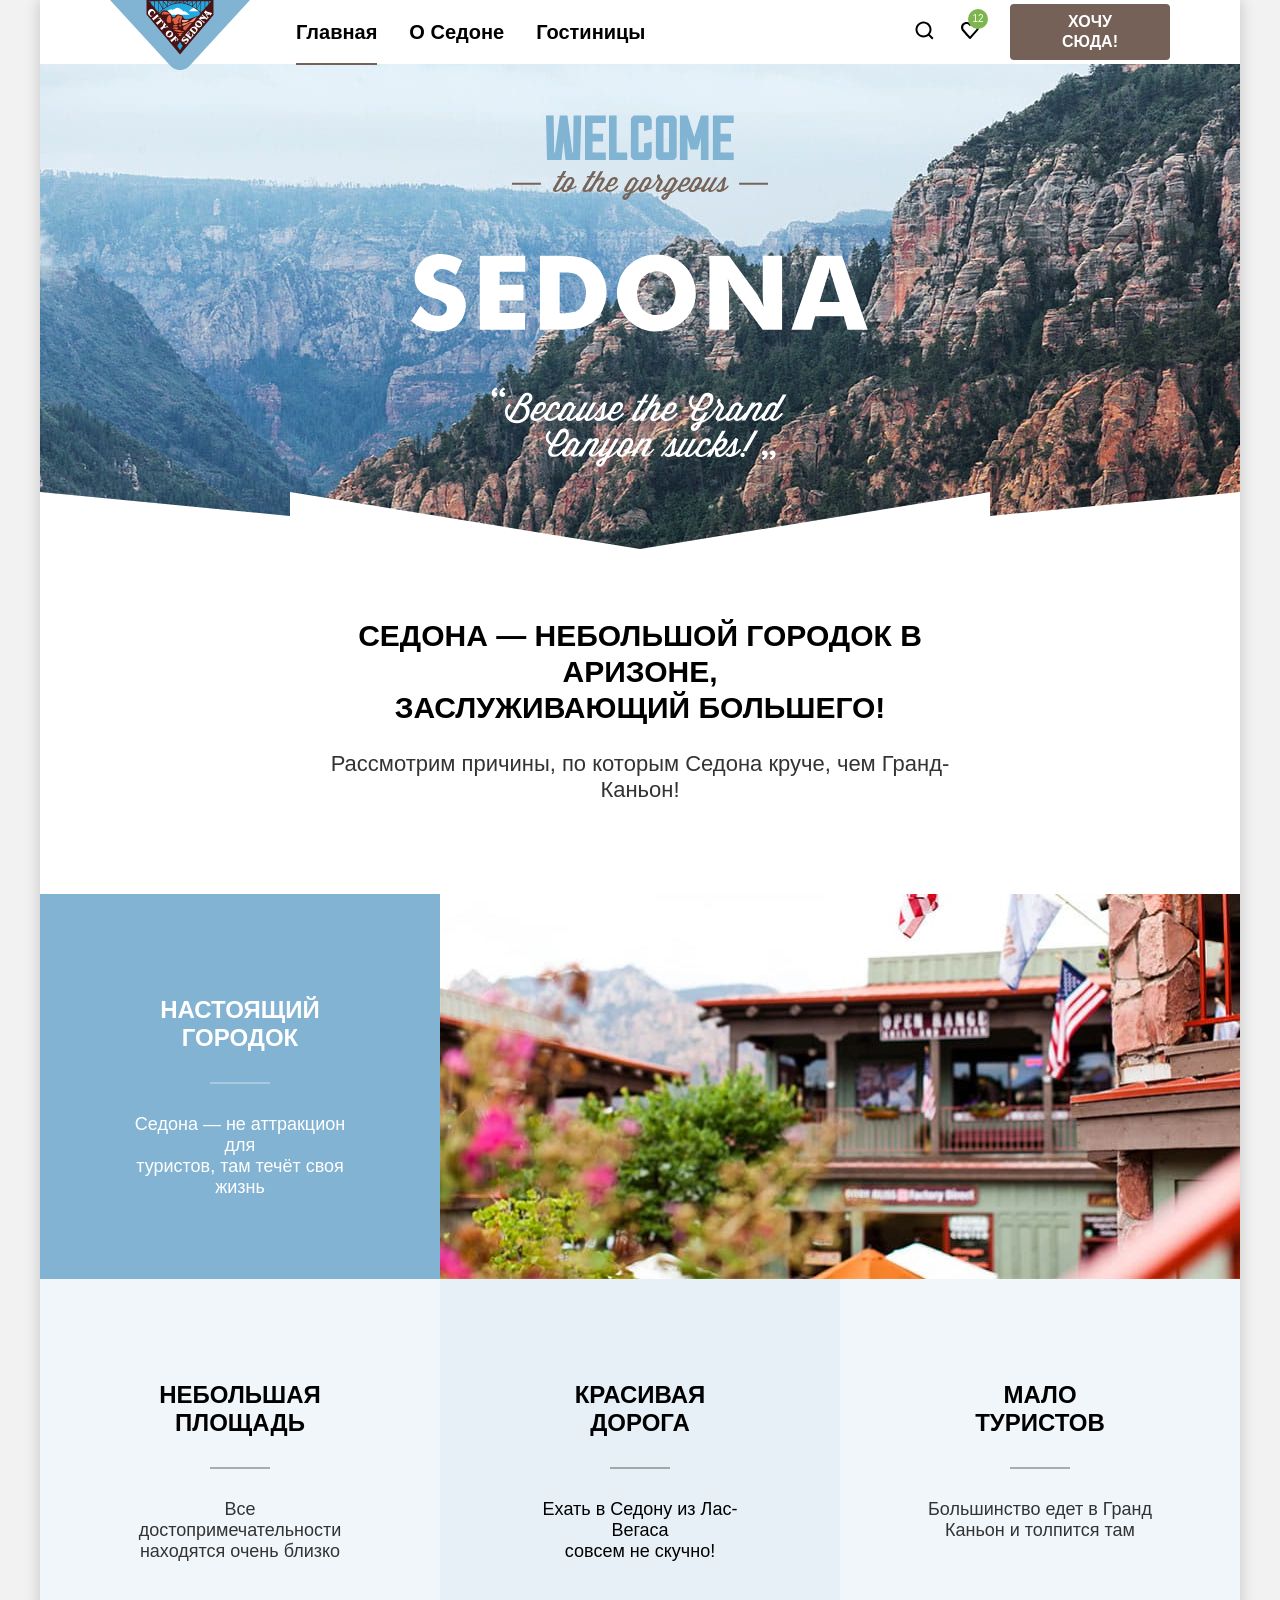
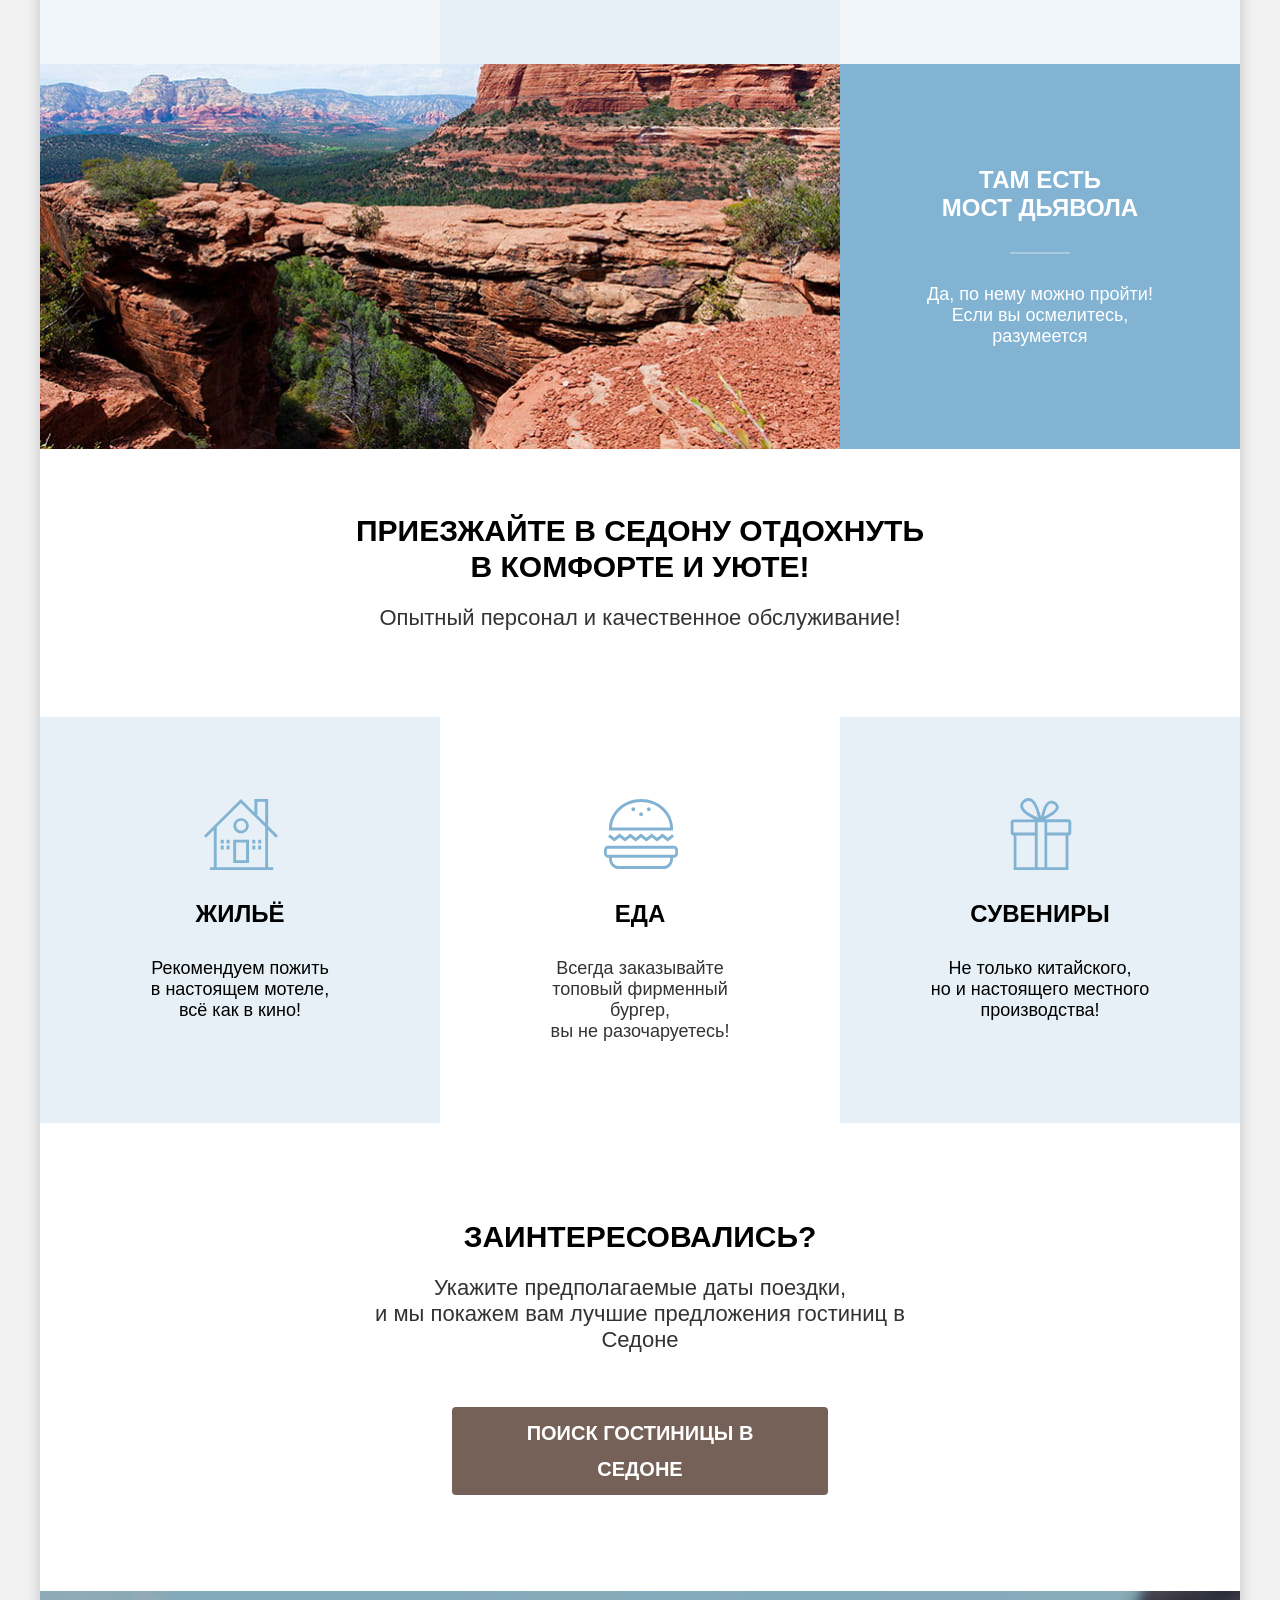
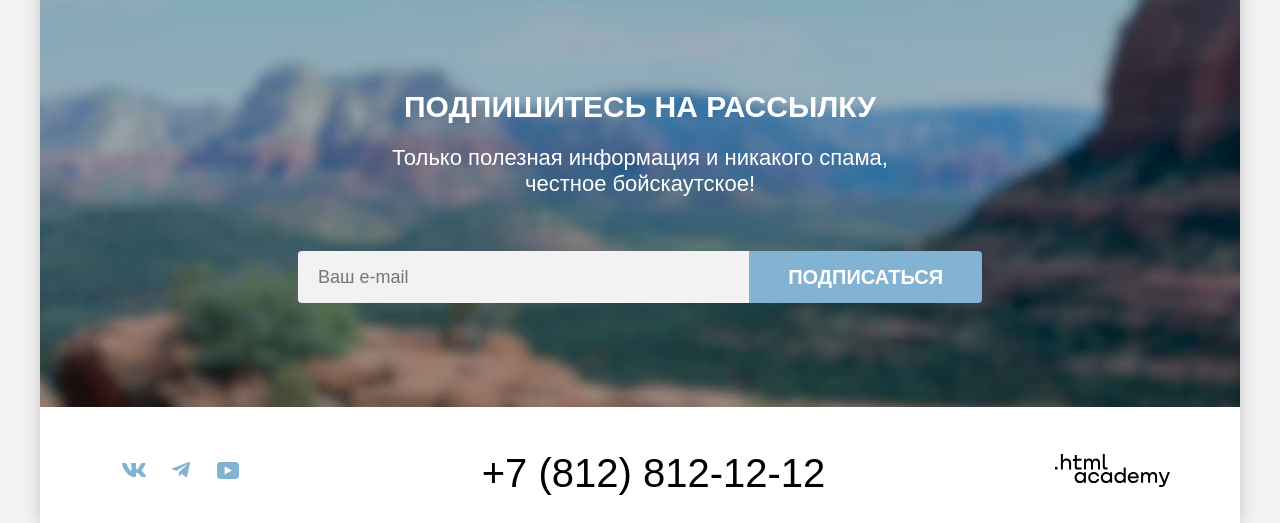
==== commit bea50d47: "Исправляет замечания после первой проверки" ====
--- a/index.html
+++ b/index.html
@@ -4,7 +4,6 @@
   <head>
     <meta charset="utf-8">
     <link rel="icon" href="favicon.ico">
-    <link rel="icon" type="image/png" href="images/favicon.png">
     <link rel="stylesheet" href="styles/styles.css">
     <title>HTML Academy: Седона</title>
   </head>
@@ -15,7 +14,7 @@
         <nav class="navigation">
           <a class="navigation-logo" href="index.html" aria-current="page">
             <img class="navigation-image" src="images/sedona_logotype.svg" width="140" height="70"
-              alt="City Sedona logotype">
+              alt="City Sedona logotype.">
           </a>
           <ul class="list navigation-list">
             <li class="navigation-item">
@@ -30,8 +29,8 @@
           </ul>
           <ul class="list navigation-list navigation-user">
             <li class="navigation-item">
-              <a class="navigation-link navigation-link-user search" href="#">
-                <svg width="20" height="20" viewBox="0 0 20 20" xmlns="http://www.w3.org/2000/svg">
+              <a class="navigation-link search" href="#">
+                <svg role="img" width="20" height="20" viewBox="0 0 20 20" xmlns="http://www.w3.org/2000/svg" aria-label="Поиск.">
                   <path
                     d="M19.5 18.0083L15.8 14.3287C16.8 13.0359 17.5 11.3453 17.5 9.4558C17.5 5.08011 13.9 1.5 9.5 1.5C5.1 1.5 1.5 5.17956 1.5 9.55525C1.5 13.9309 5.1 17.511 9.5 17.511C11.3 17.511 13 16.9144 14.4 15.8204L18.1 19.5L19.5 18.0083ZM9.5 15.5221C6.2 15.5221 3.5 12.837 3.5 9.55525C3.5 6.27348 6.2 3.5884 9.5 3.5884C12.8 3.5884 15.5 6.27348 15.5 9.55525C15.5 12.837 12.8 15.5221 9.5 15.5221Z" />
                 </svg>
@@ -39,8 +38,8 @@
               </a>
             </li>
             <li class="navigation-item">
-              <a class="navigation-link navigation-link-user favorite" href="#">
-                <svg width="20" height="20" viewBox="0 0 20 20" xmlns="http://www.w3.org/2000/svg">
+              <a class="navigation-link favorite" href="#">
+                <svg role="img" width="20" height="20" viewBox="0 0 20 20" xmlns="http://www.w3.org/2000/svg" aria-label="Избранное.">
                   <path
                     d="M9.9 19C9.6 19 9.3 18.9 9.1 18.6C3.7 12.5 2.4 11.1 2.1 10.7C1.4 9.8 1 8.6 1 7.4C1 4.4 3.4 2 6.5 2C7.8 2 9 2.5 10 3.3C11 2.5 12.3 2 13.5 2C16.5 2 19 4.4 19 7.4C19 8.7 18.5 9.9 17.7 10.8L10.7 18.7C10.5 18.9 10.3 19 9.9 19ZM3.9 9.5C4.2 9.9 7.4 13.5 10 16.4L16.2 9.4C16.7 8.9 16.9 8.2 16.9 7.4C16.9 5.6 15.4 4.1 13.6 4.1C12.6 4.1 11.6 4.6 10.9 5.4C10.6 5.7 10.3 5.8 10 5.8C9.7 5.8 9.4 5.6 9.2 5.4C8.5 4.6 7.5 4.1 6.5 4.1C4.7 4.1 3.2 5.6 3.2 7.4C3.1 8.3 3.5 9 3.9 9.5C3.8 9.5 3.8 9.5 3.9 9.5Z" />
                 </svg>
@@ -58,7 +57,7 @@
         <section class="hero" data-test="hero">
           <h2 class="visually-hidden">Добро пожаловать в Седону</h2>
           <img class="welcome-image" src="images/welcome.svg" width="458" height="352"
-            alt="Welcome to gorgeous Sedona because the Grand Canyon sucks">
+            alt="Welcome to gorgeous Sedona because the Grand Canyon sucks.">
         </section>
         <section class="advantages" data-test="advantages">
           <h2 class="visually-hidden">Преимущества отдыха в Седоне</h2>
@@ -72,7 +71,7 @@
                 <h3 class="advantage-title">Настоящий<br> городок</h3>
                 <p class="advantage-description">Седона — не аттракцион для<br> туристов, там течёт своя<br> жизнь</p>
               </div>
-              <img class="image-town" src="images/houses_with_flags.jpg" width="800" height="385" alt="Дома с флагами">
+              <img class="image-town" src="images/houses_with_flags.jpg" width="800" height="385" alt="Дома с флагами.">
             </li>
             <li class="advantage-item light-color-card">
               <h3 class="advantage-title">Небольшая<br> площадь</h3>
@@ -92,7 +91,7 @@
                 <p class="advantage-description">Да, по нему можно пройти!<br> Если вы осмелитесь,<br> разумеется</p>
               </div>
               <img class="devil-bridge" src="images/devil_bridge_rock.jpg" width="800" height="385"
-                alt="Скала мост дьявола">
+                alt="Скала мост дьявола.">
             </li>
           </ul>
         </section>
@@ -127,11 +126,11 @@
         </section>
         <section class="subscribe" data-test="subscribe">
           <h2 class="visually-hidden">Подписка на рассылку</h2>
-          <p class="slogan-title white-title">Подпишитесь на рассылку</p>
-          <p class="slogan-text white-text">Только полезная информация и никакого спама,<br> честное бойскаутское!</p>
+          <p class="slogan-title white-title subscribe-white-title">Подпишитесь на рассылку</p>
+          <p class="slogan-text white-text subscribe-white-text">Только полезная информация и никакого спама,<br> честное бойскаутское!</p>
           <form class="subscribe-form" action="https://echo.htmlacademy.ru" method="post">
-            <input class="distribution-input" type="email" name="distribution" placeholder="Ваш e-mail" required>
-            <span class="visually-hidden">Введите электронную почту</span>
+            <label class="visually-hidden" for="email">Введите электронную почту</label>
+            <input class="distribution-input" type="email" name="distribution" placeholder="Ваш e-mail" id="email" autocomplete="email" required>
             <button class="distribute-button button blue-button" type="submit">Подписаться</button>
           </form>
         </section>
@@ -143,7 +142,7 @@
           <ul class="list footer-social-list">
             <li class="footer-social-item">
               <a class="footer-social-link" href="https://vk.com/htmlacademy">
-                <svg class="footer-social-icon" aria-hidden="true" focusable="false" width="24" height="14"
+                <svg role="img" class="footer-social-icon" aria-hidden="true" aria-label="Вконтакте." focusable="false" width="24" height="14"
                   viewBox="0 0 24 14" xmlns="http://www.w3.org/2000/svg">
                   <path fill-rule="evenodd" clip-rule="evenodd"
                     d="M23.45 0.948C23.616 0.402 23.45 0 22.655 0H20.03C19.362 0 19.054 0.347 18.887 0.73C18.887 0.73 17.552 3.926 15.661 6.002C15.049 6.604 14.771 6.795 14.437 6.795C14.27 6.795 14.019 6.604 14.019 6.057V0.948C14.019 0.292 13.835 0 13.279 0H9.151C8.734 0 8.483 0.304 8.483 0.593C8.483 1.214 9.429 1.358 9.526 3.106V6.904C9.526 7.737 9.373 7.888 9.039 7.888C8.149 7.888 5.984 4.677 4.699 1.003C4.45 0.288 4.198 0 3.527 0H0.9C0.15 0 0 0.347 0 0.73C0 1.412 0.89 4.8 4.145 9.281C6.315 12.341 9.37 14 12.153 14C13.822 14 14.028 13.632 14.028 12.997V10.684C14.028 9.947 14.186 9.8 14.715 9.8C15.105 9.8 15.772 9.992 17.33 11.467C19.11 13.216 19.403 14 20.405 14H23.03C23.78 14 24.156 13.632 23.94 12.904C23.702 12.18 22.852 11.129 21.725 9.882C21.113 9.172 20.195 8.407 19.916 8.024C19.527 7.533 19.638 7.314 19.916 6.877C19.916 6.877 23.116 2.451 23.449 0.948H23.45Z" />
@@ -152,7 +151,7 @@
             </li>
             <li class="footer-social-item">
               <a class="footer-social-link" href="https://t.me/htmlacademy">
-                <svg class="footer-social-icon" aria-hidden="true" focusable="false" width="18" height="16"
+                <svg role="img" class="footer-social-icon" aria-hidden="true" aria-label="Телеграм." focusable="false" width="18" height="16"
                   viewBox="0 0 18 16" xmlns="http://www.w3.org/2000/svg">
                   <path
                     d="M16.785 0.0992597L0.840489 6.24776C-0.247661 6.68481 -0.241365 7.29184 0.640845 7.56253L4.73445 8.83953L14.2058 2.8637C14.6537 2.59121 15.0629 2.7378 14.7265 3.03636L7.05283 9.96185H7.05103L7.05283 9.96275L6.77045 14.1823C7.18413 14.1823 7.36669 13.9925 7.59871 13.7686L9.58705 11.8351L13.7229 14.89C14.4855 15.31 15.0332 15.0941 15.2229 14.1841L17.9379 1.38885C18.2158 0.274623 17.5126 -0.229883 16.785 0.0992597Z" />
@@ -161,7 +160,7 @@
             </li>
             <li class="footer-social-item">
               <a class="footer-social-link" href="https://www.youtube.com/user/htmlacademyru">
-                <svg class="footer-social-icon" aria-hidden="true" focusable="false" width="22" height="17"
+                <svg role="img" class="footer-social-icon" aria-hidden="true" aria-label="Youtube." focusable="false" width="22" height="17"
                   viewBox="0 0 22 17" xmlns="http://www.w3.org/2000/svg">
                   <path
                     d="M18.607 0H3.17413C1.31343 0 0 1.59375 0 3.4V13.4937C0 15.4062 1.31343 17 3.17413 17H18.8259C20.4677 17 22 15.4062 22 13.6V3.4C21.7811 1.59375 20.4677 0 18.607 0ZM7.66169 12.5375V4.4625L14.995 8.5L7.66169 12.5375Z" />
@@ -175,7 +174,7 @@
         </div>
         <a class="footer-logo" href="https://htmlacademy.ru/intensive/htmlcss">
           <svg class="html-academy-footer-logo" width="115" height="33" viewBox="0 0 115 33" role="img"
-            aria-label="логотип компании HTML Academy" xmlns="http://www.w3.org/2000/svg">
+            aria-label="логотип компании HTML Academy." xmlns="http://www.w3.org/2000/svg">
             <path d="M0 12.9V15.5H2.5V12.9H0Z" />
             <path
               d="M11.6 4.5C10 4.5 8.8 5.2 8 6.2H7.9V0H5.9V15.5H7.9V10.2C7.9 8.1 9.2 6.6 11.2 6.6C13 6.6 14.1 8 14.1 9.8V15.5H16.1V9.4C16.2 6.4 14.3 4.5 11.6 4.5Z" />
@@ -207,7 +206,7 @@
         <div class="modal">
           <h2 class="slogan-title">Поиск гостиницы в Седоне</h2>
           <button class="modal-close-button" type="button">
-            <svg width="20" height="20" viewBox="0 0 20 20" xmlns="http://www.w3.org/2000/svg">
+            <svg role="img" width="20" height="20" viewBox="0 0 20 20" aria-label="Иконка кнопки закрытия модального окна." xmlns="http://www.w3.org/2000/svg">
               <path
                 d="M17 4.29231L15.7077 3L10 8.70769L4.29231 3L3 4.29231L8.70769 10L3 15.7077L4.29231 17L10 11.2923L15.7077 17L17 15.7077L11.2923 10L17 4.29231Z" />
             </svg>
@@ -224,15 +223,15 @@
             <span class="input-hint">На эти даты есть свободные номера. Пока есть.</span>
             <label class="label-title adult" for="adult-input">Взрослые:</label>
             <div class="amount-adults">
-              <button class="amount-button decrement" type="button" aria-label="Уменьшить количество взрослых">
-                <svg class="amount-icon" width="20" height="20" viewBox="0 0 20 20" xmlns="http://www.w3.org/2000/svg">
+              <button class="amount-button decrement" type="button" aria-label="Уменьшить количество взрослых.">
+                <svg role="img" class="amount-icon" aria-label="Иконка уменьшения количества взрослых." width="20" height="20" viewBox="0 0 20 20" xmlns="http://www.w3.org/2000/svg">
                   <path d="M3 9V11H17V9H3Z" />
                 </svg>
               </button>
               <input class="amount-input adult-amount-input-field" id="adult-input" name="adult-field" type="number"
                 value="2" required>
-              <button class="amount-button increment" type="button" aria-label="Увеличить количество взрослых">
-                <svg class="amount-icon" width="20" height="20" viewBox="0 0 20 20" xmlns="http://www.w3.org/2000/svg">
+              <button class="amount-button increment" type="button" aria-label="Увеличить количество взрослых.">
+                <svg role="img" class="amount-icon" aria-label="Иконка увеличения количества взрослых." width="20" height="20" viewBox="0 0 20 20" xmlns="http://www.w3.org/2000/svg">
                   <path d="M17 9H11V3H9V9H3V11H9V17H11V11H17V9Z" />
                 </svg>
               </button>
@@ -241,7 +240,7 @@
               <label class="label-title kids" for="kids-input">Дети:</label>
               <span class="tooltip">
                 <button class="tooltip-toggle" type="button" aria-labelledby="tooltip-label-date">
-                  <svg class="tooltip-icon" width="2" height="12" viewBox="0 0 2 12" fill="none"
+                  <svg class="tooltip-icon" role="img" width="2" height="12" aria-label="Иконка кнопки всплывающей подсказки." viewBox="0 0 2 12" fill="none"
                     xmlns="http://www.w3.org/2000/svg">
                     <path fill-rule="evenodd" clip-rule="evenodd" d="M0 0H2V2H0V0ZM2 12H0V3H2V12Z" fill="white" />
                   </svg>
@@ -252,14 +251,14 @@
             </div>
             <div class="amount-kids">
               <button class="amount-button decrement" type="button" aria-label="Уменьшить количество детей">
-                <svg class="amount-icon" width="20" height="20" viewBox="0 0 20 20" xmlns="http://www.w3.org/2000/svg">
+                <svg role="img" class="amount-icon" aria-label="Иконка уменьшшения количества детей." width="20" height="20" viewBox="0 0 20 20" xmlns="http://www.w3.org/2000/svg">
                   <path d="M3 9V11H17V9H3Z" />
                 </svg>
               </button>
               <input class="amount-input kids-amount-input-field" id="kids-input" name="kids-field" type="number"
                 value="2">
               <button class="amount-button increment" type="button" aria-label="Увеличить количество детей">
-                <svg class="amount-icon" width="20" height="20" viewBox="0 0 20 20" xmlns="http://www.w3.org/2000/svg">
+                <svg role="img" class="amount-icon" aria-label="Иконка увеличения количества детей." width="20" height="20" viewBox="0 0 20 20" xmlns="http://www.w3.org/2000/svg">
                   <path d="M17 9H11V3H9V9H3V11H9V17H11V11H17V9Z" />
                 </svg>
               </button>
--- a/styles/styles.css
+++ b/styles/styles.css
@@ -93,6 +93,7 @@
 
 .navigation {
   display: flex;
+  align-items: center;
   padding-left: 70px;
   padding-right: 70px;
   min-height: 64px;
@@ -100,6 +101,7 @@
 }
 
 .navigation-logo {
+  align-self: flex-start;
   height: 70px;
   flex-shrink: 0;
   margin-block-end: -6px;
@@ -108,6 +110,7 @@
 
 .navigation-list {
   display: flex;
+  align-items: center;
   flex-wrap: wrap;
   width: 460px;
 }
@@ -135,7 +138,7 @@
 }
 
 .navigation-user .navigation-link {
-  padding: 20px 12px;
+  padding: 18px 12px;
 }
 
 .navigation-link[aria-current="page"]::after {
@@ -163,6 +166,18 @@
   color: #756157;
 }
 
+.navigation-link.button:hover,
+.navigation-link.button:focus-visible {
+  background-color: #615048;
+  color: #ffffff;
+  outline: none;
+}
+
+.navigation-link.button:active {
+  background-color: #756157;
+  color: rgba(255, 255, 255, 0.3);
+}
+
 .navigation-link:active {
   color: #817974;
 }
@@ -176,8 +191,8 @@
 .favorite::after {
   position: absolute;
   content: "12";
-  top: 9px;
-  right: 8px;
+  top: 7px;
+  right: 4px;
   background-color: #7db54f;
   height: 20px;
   width: 20px;
@@ -186,6 +201,7 @@
   align-items: center;
   justify-content: center;
   font-size: 10px;
+  font-weight: 400;
   color: #ffffff;
 }
 
@@ -437,6 +453,14 @@
   line-height: 26px;
 }
 
+.subscribe-white-title {
+  margin-bottom: 20px;
+}
+
+.subscribe-white-text {
+  margin-bottom: 54px;
+}
+
 .subscribe-form {
   display: flex;
   justify-content: center;
@@ -447,7 +471,7 @@
   line-height: 36px;
   background-color: #82b3d3;
   width: 233px;
-  height: 52px;
+  min-height: 52px;
   border-top-left-radius: 0;
   border-bottom-left-radius: 0;
 }
@@ -697,7 +721,7 @@
 
 .catalog-filter-cost {
   width: 288px;
-  height: 160px;
+  min-height: 160px;
 }
 
 .control {
@@ -781,7 +805,6 @@
 
 .input-wrapper {
   position: relative;
-
   min-height: 48px;
   font-size: 18px;
   line-height: 24px;
@@ -835,6 +858,9 @@
   position: absolute;
   height: 4px;
   background-color: #ffffff;
+  left: 0;
+  right: 71px;
+  width: 206px;
 }
 
 .range-toggle {
@@ -890,13 +916,13 @@
   display: flex;
   flex-direction: column;
   justify-content: space-between;
-  height: 104px;
+  min-height: 104px;
   width: 191px;
   align-self: flex-end;
 }
 
 .submit-price-button,
-.button-transparent {
+.reset-price-button {
   background-color: #82b3d3;
   font-size: 16px;
   font-weight: 700;
@@ -917,23 +943,25 @@
 
 .sort-products {
   display: flex;
-  justify-content: left;
+  justify-content: space-between;
   align-items: center;
   padding-top: 50px;
   padding-bottom: 40px;
+  gap: 20px;
 }
 
 .amount-hotels {
-  display: block;
+  flex: 1;
   color: #000000;
   font-size: 30px;
   line-height: 36px;
   font-weight: 700;
   text-transform: uppercase;
   text-align: left;
-  max-width: 500px;
-  padding-right: 34px;
-  margin-right: 166px;
+  min-width: 0;
+  max-width: 520px;
+  padding-right: 0;
+  margin-right: 0;
 }
 
 .select-control {
@@ -945,10 +973,14 @@
   border-radius: 4px;
   margin-right: 5px;
   padding-left: 19px;
+  padding-right: 30px;
   appearance: none;
   background-image: url("../images/catalog/sorting_selector_element.svg");
   background-position: right 20px center;
   background-repeat: no-repeat;
+  overflow: hidden;
+  white-space: nowrap;
+  text-overflow: ellipsis;
 }
 
 .select-control:hover,
@@ -965,9 +997,8 @@
 .sorting-buttons-list {
   display: flex;
   flex-wrap: wrap;
-  justify-content: end;
-  align-items: center;
-  width: 168px;
+  align-items: center;
+  width: 160px;
   gap: 8px;
   margin: 0 ;
   margin-left: auto;
@@ -1035,6 +1066,8 @@
   display: grid;
   grid-template-columns: repeat(3, 340px);
   gap: 20px;
+  padding-bottom: 40px;
+  border-bottom: 1px solid #e5e5e5;
 }
 
 .hotel-item {
@@ -1045,7 +1078,7 @@
   box-shadow: 0 0 0 1px #e6e6e6;
   border-radius: 4px;
   grid-template-columns: repeat(2, 140px);
-  grid-template-rows: 1fr auto auto 37px;
+  grid-template-rows: 1fr auto auto auto;
   column-gap: 20px;
   row-gap: 16px;
 }
@@ -1110,17 +1143,22 @@
 
 .numeric-rating {
   display: flex;
+  flex-direction: column;
   width: 140px;
   background-color: #f2f2f2;
   align-items: center;
   justify-content: center;
   border-radius: 4px;
+  min-height: 37px;
 }
 
 .numeric-rating-text {
   text-transform: uppercase;
   font-size: 16px;
   line-height: 20px;
+  white-space: normal;
+  word-break: break-word;
+  text-align: center;
   color: #333333;
 }
 
@@ -1156,8 +1194,11 @@
 
 .pagination {
   display: flex;
+  flex-wrap: wrap;
   padding: 0;
-  margin-top: 60px;
+  margin-top: 40px;
+  margin-bottom: 60px;
+  max-width: 100%;
   gap: 8px;
 }
 
@@ -1207,8 +1248,9 @@
 }
 
 .pagination-dots {
-  display: block;
-  padding-top: 16px
+  padding-bottom: 2px;
+  font-size: 22px;
+  line-height: 26px;
 }
 
 .brown-button:hover,
@@ -1268,7 +1310,6 @@
 }
 
 /* Модальное окно */
-
 
 .modal-container {
   position: fixed;
@@ -1391,7 +1432,6 @@
   outline: 3px solid #83b3d3;
   background-color: #e5e5e5;
 }
-
 
 .check-in-date {
   grid-area: arrival-label;
